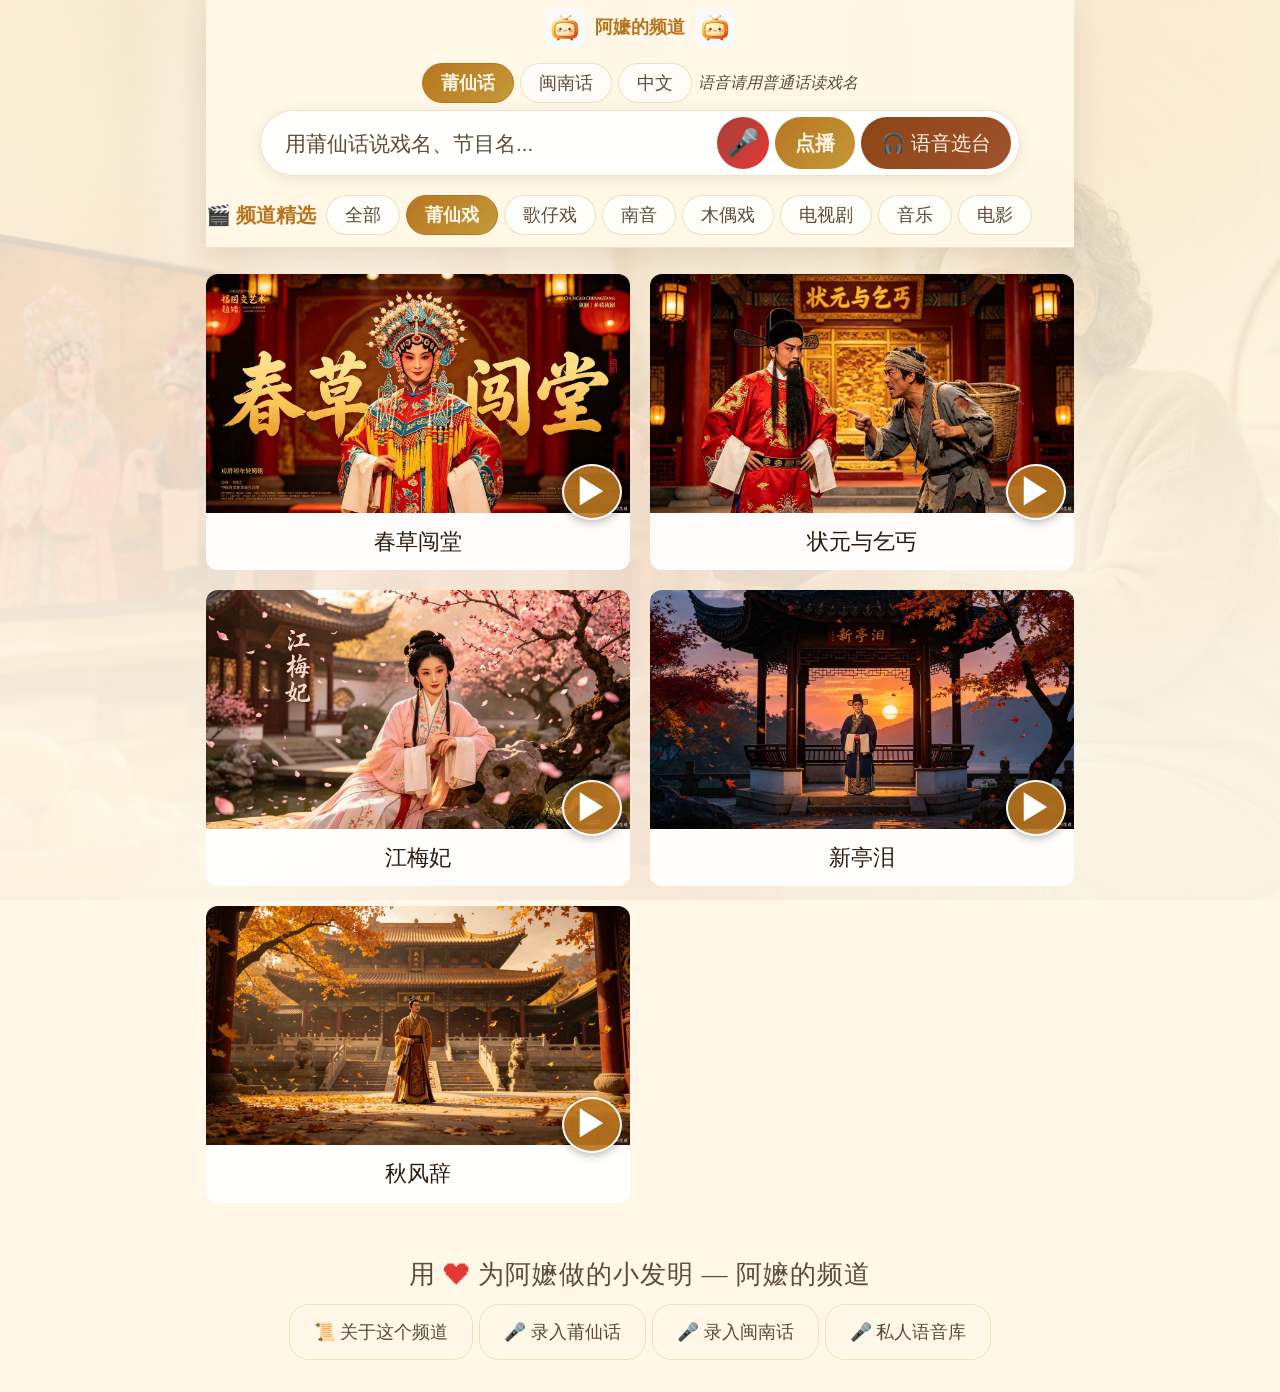
==== ama-channel.html @ df203365 "Initial commit: 阿嬷的频道 - 适老化智能点播网站" ====
<!DOCTYPE html>
<html lang="zh-CN">
<head>
<meta charset="UTF-8">
<meta name="viewport" content="width=device-width, initial-scale=1.0">
<title>阿嬷的频道</title>
<style>
  /* @import url('https://fonts.googleapis.com/css2?family=Noto+Serif+SC:wght@400;700;900&display=swap'); */

  :root {
    --gold: #B87520;
    --gold-light: #FFF1B8;
    --red: #E53935;
    --red-dark: #A64036;
    --accent-green: #2E7D32;
    --bg-dark: #FFF8E8;
    --bg-card: rgba(255, 255, 255, 0.92);
    --text-light: #2A1A0E;
    --text-muted: #5C4A3A;
    --text-strong: #1A0E05;
    --shadow-gold: 0 10px 32px rgba(135, 91, 35, 0.16);
    --radius: 16px;
    --ama-bg-image: url("[data-uri]");
  }

  * { margin:0; padding:0; box-sizing:border-box; }

  body {
    font-family: "Noto Serif SC", "Songti SC", "SimSun", "Microsoft YaHei", serif;
    background:
      linear-gradient(180deg, rgba(255, 248, 232, 0.78), rgba(255, 248, 232, 0.95) 48%, #FFF8E8 100%),
      var(--ama-bg-image) center top / cover fixed no-repeat,
      #FFF8E8;
    color: var(--text-light);
    overflow-x: hidden;
    overflow-y: auto;
    width: 100%;
  }

  /* ===== Background Decoration ===== */
  body::before {
    content: '';
    position: fixed;
    top: 0; left: 0; right: 0; bottom: 0;
    background: 
      radial-gradient(ellipse at 20% 50%, rgba(192,57,43,0.08) 0%, transparent 50%),
      radial-gradient(ellipse at 80% 20%, rgba(212,168,83,0.1) 0%, transparent 50%),
      radial-gradient(ellipse at 50% 80%, rgba(139,26,26,0.08) 0%, transparent 50%);
    pointer-events: none;
    z-index: 0;
  }

  .container {
    max-width: 900px;
    margin: 0 auto;
    padding: 0 16px 12px;
    position: relative;
    z-index: 1;
  }

  .app-topbar {
    position: sticky;
    top: 0;
    z-index: 60;
    padding: 8px 0 10px;
    background: rgba(255, 248, 232, 0.96);
    border-bottom: 1px solid rgba(184, 117, 32, 0.18);
    box-shadow: 0 8px 28px rgba(87, 55, 18, 0.12);
    backdrop-filter: blur(12px);
    transition: transform 0.3s ease;
    will-change: transform;
  }
  .app-topbar.topbar-hidden {
    transform: translateY(-100%);
  }

  /* ===== Header ===== */
  .header {
    text-align: center;
    padding: 0 20px 4px;
  }

  .header h1 {
    font-size: clamp(32px, 6vw, 48px);
    color: var(--gold);
    margin: 0;
    font-weight: 800;
    line-height: 1.1;
  }

  /* ===== Voice Input Section ===== */
  .voice-section {
    max-width: 760px;
    margin: 0 auto;
    padding: 6px 0 10px;
  }

  .input-area {
    display: flex;
    align-items: center;
    gap: 6px;
    margin-top: 0;
    flex-wrap: nowrap;
    justify-content: center;
    padding: 6px 8px;
    border: 1px solid rgba(184, 117, 32, 0.22);
    border-radius: 999px;
    background: rgba(255, 255, 255, 0.96);
    box-shadow: 0 3px 14px rgba(87, 55, 18, 0.10);
  }

  .text-input {
    flex: 1;
    min-width: 0;
    padding: 10px 12px;
    border-radius: 999px;
    border: 0;
    background: transparent;
    font-size: clamp(16px, 3vw, 20px);
    color: var(--text-light, #2A1A0E);
    outline: none;
    transition: border-color 0.3s, box-shadow 0.3s;
    box-shadow: none;
  }

  .text-input:focus {
    border-color: transparent;
    box-shadow: none;
  }

  .text-input::placeholder {
    color: var(--text-muted);
    font-size: 0.9em;
  }

  /* Mic Button */
  .mic-btn {
    width: 40px;
    height: 40px;
    border-radius: 50%;
    border: 0;
    background: linear-gradient(135deg, var(--red-dark), var(--red));
    color: white;
    font-size: 21px;
    cursor: pointer;
    display: flex;
    align-items: center;
    justify-content: center;
    transition: all 0.3s;
    flex-shrink: 0;
    position: relative;
    overflow: hidden;
  }

  .mic-btn:hover {
    transform: scale(1.08);
    box-shadow: 0 0 25px rgba(192,57,43,0.6);
  }

  .mic-btn.listening {
    animation: pulse-mic 1.2s infinite;
    border-color: #FF6B6B;
    background: linear-gradient(135deg, #FF4444, #CC0000);
  }

  @keyframes pulse-mic {
    0%, 100% { box-shadow: 0 0 0 0 rgba(255,68,68,0.6); }
    50% { box-shadow: 0 0 0 18px rgba(255,68,68,0); }
  }

  .mic-btn .ripple {
    position: absolute;
    width: 100%;
    height: 100%;
    border-radius: 50%;
    border: 2px solid rgba(255,255,255,0.4);
    animation: ripple-out 1.5s infinite;
    opacity: 0;
  }

  .mic-btn.listening .ripple { opacity: 1; }

  @keyframes ripple-out {
    0% { transform: scale(1); opacity: 0.6; }
    100% { transform: scale(2.2); opacity: 0; }
  }

  .search-btn {
    min-height: 40px;
    padding: 0 16px;
    border-radius: 999px;
    border: 0;
    background: linear-gradient(135deg, var(--gold), #C49A3A);
    color: var(--bg-dark);
    font-size: 0.96em;
    font-weight: 700;
    font-family: "Noto Serif SC", "Songti SC", "SimSun", "Microsoft YaHei", serif;
    cursor: pointer;
    transition: all 0.3s;
    flex-shrink: 0;
  }

  .search-btn:hover {
    transform: translateY(-2px);
    box-shadow: 0 4px 15px rgba(212,168,83,0.4);
  }

  .voice-browse-btn {
    min-height: 40px;
    padding: 0 14px;
    border-radius: 999px;
    border: 0;
    background: linear-gradient(135deg, #8B4513, #A0522D);
    color: #FFF8E7;
    font-size: 0.96em;
    font-family: "Noto Serif SC", "Songti SC", "SimSun", "Microsoft YaHei", serif;
    cursor: pointer;
    transition: all 0.3s;
    white-space: nowrap;
  }

  .voice-browse-btn:hover {
    background: linear-gradient(135deg, #A0522D, #CD853F);
    transform: translateY(-1px);
    box-shadow: 0 4px 12px rgba(212,168,83,0.4);
  }

  .voice-browse-btn.browsing {
    background: linear-gradient(135deg, #C49A3A, #D4A853);
    color: var(--bg-dark);
    animation: pulse 1.5s infinite;
  }

  /* Voice browse overlay */
  .voice-browse-overlay {
    position: fixed;
    top: 0;
    left: 0;
    right: 0;
    bottom: 0;
    background: rgba(255, 248, 232, 0.92);
    z-index: 1000;
    display: flex;
    flex-direction: column;
    align-items: center;
    justify-content: center;
    gap: 20px;
  }

  .voice-browse-card {
    background: var(--bg-card);
    border: 2px solid var(--gold);
    border-radius: 20px;
    padding: 30px 40px;
    text-align: center;
    max-width: 90vw;
    box-shadow: 0 8px 32px rgba(0,0,0,0.6), 0 0 60px rgba(212,168,83,0.15);
  }

  .voice-browse-current {
    font-size: 2em;
    font-weight: 700;
    color: var(--gold);
    font-family: "Noto Serif SC", "Songti SC", "SimSun", "Microsoft YaHei", serif;
    margin-bottom: 8px;
    min-height: 1.3em;
  }

  .voice-browse-desc {
    font-size: 0.95em;
    color: var(--text-secondary);
    font-family: "Noto Serif SC", "Songti SC", "SimSun", "Microsoft YaHei", serif;
    margin-bottom: 16px;
    max-width: 400px;
    line-height: 1.5;
  }

  .voice-browse-poster {
    width: 180px;
    height: 120px;
    border-radius: 10px;
    object-fit: cover;
    margin-bottom: 16px;
    
  }

  .voice-browse-poster-fallback {
    width: 180px;
    height: 120px;
    border-radius: 10px;
    background: var(--bg-card);
    box-shadow: var(--shadow-gold);
    border-radius: var(--radius);
    display: flex;
    align-items: center;
    justify-content: center;
    font-size: 3em;
    margin-bottom: 16px;
  }

  .voice-browse-controls {
    display: flex;
    gap: 16px;
    justify-content: center;
    flex-wrap: wrap;
  }

  .voice-browse-controls button {
    padding: 12px 28px;
    border-radius: 25px;
    font-size: 1.1em;
    font-family: "Noto Serif SC", "Songti SC", "SimSun", "Microsoft YaHei", serif;
    cursor: pointer;
    transition: all 0.3s;
    border: 2px solid;
  }

  .vb-confirm {
    background: linear-gradient(135deg, var(--gold), #C49A3A);
    color: var(--bg-dark);
    border-color: var(--gold);
    font-weight: 700;
  }
  .vb-confirm:hover {
    transform: translateY(-2px);
    box-shadow: 0 4px 15px rgba(212,168,83,0.5);
  }

  .vb-next {
    background: transparent;
    color: var(--gold);
    border-color: var(--gold);
  }
  .vb-next:hover {
    background: rgba(212,168,83,0.15);
  }

  .vb-prev {
    background: transparent;
    color: var(--text-secondary);
    border-color: var(--text-muted);
  }
  .vb-prev:hover {
    border-color: var(--text-secondary);
  }

  .vb-close {
    background: transparent;
    color: #FF6B6B;
    border-color: #FF6B6B;
  }
  .vb-close:hover {
    background: rgba(255,107,107,0.15);
  }

  .voice-browse-counter {
    color: var(--text-muted);
    font-size: 0.85em;
    margin-top: 8px;
  }

  /* Recognition Status */
  .recognition-status {
    margin: 8px auto 0;
    max-width: 760px;
    padding: 8px 14px;
    border-radius: 999px;
    font-size: 0.88em;
    min-height: 28px;
    line-height: 1.5;
    display: none;
    align-items: center;
    gap: 8px;
    max-height: 40px;
    overflow: auto;
  }

  .recognition-status.active {
    display: flex;
  }

  .recognition-status.listening-status {
    background: rgba(255,68,68,0.15);
    border: 1px solid rgba(255,68,68,0.3);
    color: var(--red-dark);
  }

  .recognition-status.result-status {
    background: rgba(212,168,83,0.15);
    border: 1px solid rgba(212,168,83,0.3);
    color: var(--text-muted);
  }

  .status-dot {
    width: 10px;
    height: 10px;
    border-radius: 50%;
    background: #FF4444;
    animation: blink 0.8s infinite;
  }

  .result-dot {
    width: 10px;
    height: 10px;
    border-radius: 50%;
    background: var(--gold);
  }

  @keyframes blink {
    0%, 100% { opacity: 1; }
    50% { opacity: 0.3; }
  }

  /* ===== Result Card ===== */
  .result-section {
    margin: 24px 0;
    display: none;
    scroll-margin-top: 210px;
  }

  .result-section.active {
    display: block;
    animation: fadeInUp 0.5s ease;
  }

  @keyframes fadeInUp {
    from { opacity: 0; transform: translateY(20px); }
    to { opacity: 1; transform: translateY(0); }
  }

  .result-card {
    background: var(--bg-card);
    box-shadow: var(--shadow-gold);
    border-radius: var(--radius);
    border-radius: var(--radius);
    overflow: hidden;
    box-shadow: var(--shadow-gold);
  }

  .result-card .match-label {
    background: linear-gradient(90deg, var(--red-dark), var(--red));
    padding: 8px 20px;
    font-size: 0.85em;
    color: white;
    letter-spacing: 2px;
  }

  .result-body {
    display: flex;
    gap: 20px;
    padding: 20px;
    align-items: center;
  }

  @media (max-width: 600px) {
    .result-body { flex-direction: column; }
  }

  .result-poster {
    width: 200px;
    height: 130px;
    border-radius: 10px;
    object-fit: cover;
    
    box-shadow: 0 4px 15px rgba(0,0,0,0.5);
    flex-shrink: 0;
  }

  .result-poster-fallback {
    width: 200px;
    height: 130px;
    border-radius: 10px;
    background: var(--bg-card);
    box-shadow: var(--shadow-gold);
    border-radius: var(--radius);
    box-shadow: 0 4px 15px rgba(0,0,0,0.5);
    display: none;
    align-items: center;
    justify-content: center;
    font-size: 3em;
    flex-shrink: 0;
  }

  .result-info {
    flex: 1;
    text-align: left;
  }

  .result-info h3 {
    font-size: 1.6em;
    color: var(--gold);
    margin-bottom: 8px;
  }

  .result-info .opera-desc {
    color: var(--text-muted);
    font-size: 0.9em;
    line-height: 1.6;
    margin-bottom: 16px;
  }

  .result-actions {
    display: flex;
    gap: 12px;
    flex-wrap: wrap;
  }

  .btn-confirm {
    padding: 12px 32px;
    border-radius: 12px;
    border: 2px solid var(--gold);
    background: linear-gradient(135deg, var(--gold), #C49A3A);
    color: var(--bg-dark);
    font-size: 1.05em;
    font-weight: 700;
    font-family: "Noto Serif SC", "Songti SC", "SimSun", "Microsoft YaHei", serif;
    cursor: pointer;
    transition: all 0.3s;
  }

  .btn-confirm:hover {
    transform: translateY(-2px);
    box-shadow: 0 4px 15px rgba(212,168,83,0.4);
  }

  .btn-switch {
    padding: 12px 32px;
    border-radius: 12px;
    
    background: transparent;
    color: var(--text-muted);
    font-size: 1.05em;
    font-family: "Noto Serif SC", "Songti SC", "SimSun", "Microsoft YaHei", serif;
    cursor: pointer;
    transition: all 0.3s;
  }

  .btn-switch:hover {
    border-color: var(--gold);
    color: var(--gold);
    background: rgba(212,168,83,0.08);
  }

  .match-index {
    font-size: 0.8em;
    color: var(--text-muted);
    margin-left: 8px;
  }

  /* ===== Player Section ===== */
  .player-section {
    margin: 24px 0;
    display: none;
  }

  .player-section.active {
    display: block;
    animation: fadeInUp 0.5s ease;
  }

  .player-card {
    background: var(--bg-card);
    box-shadow: var(--shadow-gold);
    border-radius: var(--radius);
    border-radius: var(--radius);
    overflow: hidden;
    box-shadow: var(--shadow-gold);
  }

  .player-header {
    background: linear-gradient(90deg, var(--red-dark), var(--red));
    padding: 8px 20px;
    font-size: 0.85em;
    color: white;
    letter-spacing: 2px;
    display: flex;
    justify-content: space-between;
    align-items: center;
  }

  .player-now-playing {
    display: flex;
    align-items: center;
    gap: 8px;
  }

  .playing-dot {
    width: 8px;
    height: 8px;
    border-radius: 50%;
    background: #4ADE80;
    animation: blink 1s infinite;
  }

  .playing-dot.paused { background: var(--gold); animation: none; }

  .player-body {
    padding: 20px;
  }

  .player-display {
    width: 100%;
    aspect-ratio: 16/9;
    background: #1A0A00;
    border-radius: 10px;
    overflow: hidden;
    display: flex;
    align-items: center;
    justify-content: center;
    position: relative;
    
    margin-bottom: 20px;
  }

  .player-display video,
  .player-display img {
    width: 100%;
    height: 100%;
    object-fit: cover;
  }

  /* ===== Subtitles ===== */
  .subtitle-overlay {
    position: absolute;
    bottom: 20px; /* inside the player-body padding */
    left: 0;
    right: 0;
    text-align: center;
    padding: 12px 16px 16px;
    background: linear-gradient(transparent, rgba(0,0,0,0.75));
    pointer-events: none;
    z-index: 10;
  }

  .subtitle-text {
    display: inline-block;
    color: #FFFFFF;
    font-size: 1.15em;
    font-weight: 700;
    font-family: "Noto Serif SC", "Songti SC", "SimSun", "Microsoft YaHei", serif;
    text-shadow: 0 1px 4px rgba(0,0,0,0.8), 0 0 8px rgba(0,0,0,0.5);
    letter-spacing: 2px;
    line-height: 1.6;
    padding: 4px 12px;
    border-radius: 4px;
    max-width: 90%;
  }

  .subtitle-text.hidden {
    display: none;
  }

  .player-display .audio-visual {
    display: flex;
    flex-direction: column;
    align-items: center;
    gap: 16px;
    width: 100%;
    height: 100%;
    justify-content: center;
    background: linear-gradient(135deg, #FFF8E8, #FFF1D6);
  }

  .audio-visual .opera-poster-display {
    width: 180px;
    height: 120px;
    border-radius: 12px;
    object-fit: cover;
    
    box-shadow: 0 8px 30px rgba(0,0,0,0.6);
  }

  .audio-visual .eq-bars {
    display: flex;
    gap: 4px;
    align-items: flex-end;
    height: 40px;
  }

  .eq-bars .bar {
    width: 6px;
    border-radius: 3px;
    background: var(--gold);
    animation: eq-dance 0.6s ease-in-out infinite alternate;
  }

  .eq-bars .bar:nth-child(1) { height: 15px; animation-delay: 0s; }
  .eq-bars .bar:nth-child(2) { height: 25px; animation-delay: 0.1s; }
  .eq-bars .bar:nth-child(3) { height: 35px; animation-delay: 0.2s; }
  .eq-bars .bar:nth-child(4) { height: 20px; animation-delay: 0.15s; }
  .eq-bars .bar:nth-child(5) { height: 30px; animation-delay: 0.05s; }
  .eq-bars .bar:nth-child(6) { height: 18px; animation-delay: 0.25s; }
  .eq-bars .bar:nth-child(7) { height: 28px; animation-delay: 0.12s; }

  .eq-bars.paused .bar { animation-play-state: paused; }

  @keyframes eq-dance {
    0% { transform: scaleY(0.3); }
    100% { transform: scaleY(1); }
  }

  .audio-visual .title-display {
    color: var(--gold);
    font-size: 1.2em;
    font-weight: 700;
  }

  /* Progress Bar */
  .progress-container {
    margin-bottom: 16px;
  }

  .progress-bar-wrap {
    width: 100%;
    height: 8px;
    background: rgba(255,255,255,0.1);
    border-radius: 4px;
    cursor: pointer;
    position: relative;
  }

  .progress-bar-fill {
    height: 100%;
    background: linear-gradient(90deg, var(--red), var(--gold));
    border-radius: 4px;
    width: 0%;
    transition: width 0.3s linear;
  }

  .progress-time {
    display: flex;
    justify-content: space-between;
    font-size: 0.8em;
    color: var(--text-muted);
    margin-top: 6px;
  }

  /* Player Controls */
  .player-controls {
    display: flex;
    justify-content: center;
    align-items: center;
    gap: 20px;
    flex-wrap: wrap;
  }

  .ctrl-btn {
    width: 52px;
    height: 52px;
    border-radius: 50%;
    
    background: rgba(0,0,0,0.3);
    color: var(--text-light);
    font-size: 22px;
    cursor: pointer;
    display: flex;
    align-items: center;
    justify-content: center;
    transition: all 0.3s;
  }

  .ctrl-btn:hover {
    border-color: var(--gold);
    background: rgba(212,168,83,0.1);
    transform: scale(1.08);
  }

  .ctrl-btn.play-btn {
    width: 68px;
    height: 68px;
    font-size: 28px;
    border-color: var(--gold);
    background: linear-gradient(135deg, var(--red-dark), var(--red));
    box-shadow: 0 0 20px rgba(192,57,43,0.3);
  }

  .ctrl-btn.play-btn:hover {
    box-shadow: 0 0 30px rgba(192,57,43,0.5);
  }

  .btn-back-to-select {
    padding: 10px 24px;
    border-radius: 10px;
    
    background: transparent;
    color: var(--text-muted);
    font-size: 0.9em;
    font-family: "Noto Serif SC", "Songti SC", "SimSun", "Microsoft YaHei", serif;
    cursor: pointer;
    transition: all 0.3s;
    margin-top: 12px;
  }

  .btn-back-to-select:hover {
    border-color: var(--gold);
    color: var(--gold);
  }

  /* ===== Opera Gallery ===== */
  .gallery-section {
    margin: 0;
    padding-top: 12px;
  }

  .gallery-nav {
    max-width: 900px;
    margin: 7px auto 0;
    display: flex;
    align-items: center;
    gap: 10px;
    min-width: 0;
  }

  .gallery-nav h2 {
    color: var(--gold);
    font-size: 0.92em;
    margin: 0;
    flex: 0 0 auto;
    display: flex;
    align-items: center;
    gap: 8px;
    line-height: 1.2;
  }

  .category-tabs {
    display: flex;
    gap: 6px;
    margin-bottom: 0;
    flex-wrap: wrap;
    overflow-x: auto;
    flex: 1;
    min-width: 0;
    padding: 2px 0;
    scrollbar-width: none;
    -webkit-overflow-scrolling: touch;
  }

  .category-tabs::-webkit-scrollbar {
    display: none;
  }

  .cat-btn {
    flex: 0 0 auto;
    min-height: 32px;
    padding: 0 10px;
    border-radius: 999px;
    border: 1px solid rgba(184, 117, 32, 0.22);
    background: rgba(255,255,255,0.68);
    color: var(--text-muted);
    font-size: 0.78em;
    font-family: "Noto Serif SC", "Songti SC", "SimSun", "Microsoft YaHei", serif;
    cursor: pointer;
    transition: all 0.3s;
  }

  .cat-btn:hover {
    border-color: var(--gold);
    color: var(--gold);
  }

  .cat-btn.active {
    background: linear-gradient(135deg, var(--gold), #C49A3A);
    color: var(--bg-dark);
    border-color: var(--gold);
    font-weight: 700;
  }

  .gallery-grid {
    display: grid;
    grid-template-columns: repeat(auto-fill, minmax(300px, 1fr));
    gap: 20px;
    padding: 14px 0 24px;
  }

  .gallery-item {
    background: var(--bg-card);
    
    border-radius: 12px;
    overflow: hidden;
    position: relative;
    cursor: pointer;
    transition: all 0.3s;
  }

  .gallery-item:hover {
    border-color: var(--gold);
    transform: translateY(-4px);
    box-shadow: var(--shadow-gold);
  }

  .gallery-item img {
    width: 100%;
    aspect-ratio: 16/9;
    object-fit: cover;
    display: block;
  }

  .gallery-item .item-title {
    padding: 10px 12px;
    font-size: 0.95em;
    color: var(--text-light);
    text-align: center;
  }
  .gallery-item .item-play-btn {
    position: absolute;
    bottom: 50px;
    right: 8px;
    width: 52px;
    height: 52px;
    border-radius: 50%;
    background: rgba(184, 117, 32, 0.9);
    color: #fff;
    border: 2px solid #fff;
    font-size: 1.4em;
    cursor: pointer;
    display: flex;
    align-items: center;
    justify-content: center;
    box-shadow: 0 2px 10px rgba(0,0,0,0.3);
    transition: all 0.3s;
    z-index: 5;
  }
  .gallery-item .item-play-btn:hover {
    transform: scale(1.15);
    background: var(--gold);
  }

  /* ===== Footer ===== */
  .footer {
    text-align: center;
    padding: 30px 0 20px;
    color: var(--text-muted);
    font-size: 0.8em;
    letter-spacing: 1px;
  }

  .footer .heart {
    color: var(--red);
  }

  /* ===== Tablet ===== */
  @media (max-width: 768px) and (min-width: 481px) {
    .container { padding: 0 12px 10px; }
    .header h1 { font-size: 2em; letter-spacing: 1px; }
    .gallery-grid { grid-template-columns: repeat(2, 1fr); gap: 12px; }
    .gallery-item img { aspect-ratio: 4/3; }
    .result-poster { width: 160px; height: 110px; }
    .voice-browse-card { padding: 24px 28px; }
    .flow-steps { flex-direction: column; }
    .flow-arrow { transform: rotate(90deg); padding: 6px 0; }
  }

  /* ===== Mobile ===== */
  @media (max-width: 480px) {
    .container { padding: 0 8px 8px; }
    .app-topbar { padding: 6px 0 8px; }
    .header { padding: 0 8px 5px; }
    .header h1 { font-size: 1.7em; letter-spacing: 1px; }
    .header .subtitle { font-size: 0.82em; }
    .voice-section { padding: 0; }
    .input-area { flex-direction: row; gap: 4px; padding: 6px 8px; }
    .text-input { width: auto; min-height: 44px; font-size: 1em; padding: 10px 12px; }
    .mic-btn { width: 40px; height: 40px; font-size: 18px; align-self: center; }
    .search-btn { width: auto; min-height: 40px; padding: 0 10px; font-size: 0.88em; }
    .voice-browse-btn { width: auto; min-height: 40px; padding: 0 9px; font-size: 0.88em; }
    .lang-btn { padding: 0 11px; min-height: 30px; font-size: 0.82em; }
    .gallery-nav { margin-top: 6px; }
    .gallery-nav h2 { font-size: 0.95em; margin-bottom: 6px; }
    .cat-btn { min-height: 32px; padding: 0 11px; font-size: 0.82em; }
    .gallery-grid { grid-template-columns: 1fr; gap: 10px; padding: 10px 0 16px; }
    .gallery-item img { aspect-ratio: 4/3; }
    .gallery-item .item-title { font-size: 0.9em; padding: 10px 8px; }
    .result-body { flex-direction: column; padding: 16px; }
    .result-poster { width: 100%; aspect-ratio: 16/9; }
    .btn-confirm, .btn-switch { width: 100%; min-height: 56px; text-align: center; }
    .player-controls { gap: 12px; }
    .ctrl-btn { width: 56px; height: 56px; font-size: 24px; }
    .ctrl-btn.play-btn { width: 72px; height: 72px; font-size: 30px; }
    .voice-browse-card { padding: 20px 16px; max-width: 95vw; }
    .voice-browse-current { font-size: 1.5em; }
    .vb-confirm { min-height: 56px; }
    .vb-next, .vb-prev { min-height: 48px; }
    .flow-steps { flex-direction: column; }
    .flow-arrow { transform: rotate(90deg); padding: 6px 0; }
    .flow-step-content { font-size: 0.95em; min-height: 40px; }
    .about-modal { padding: 20px 16px; }
    .about-value-grid { grid-template-columns: 1fr; }
  }

  /* ===== Responsive ===== */
  @media (max-width: 600px) {
    .header h1 { font-size: 1.45em; letter-spacing: 1px; }
    .input-area { flex-wrap: nowrap; }
    .text-input { width: auto; }
    .search-btn { width: auto; }
    .mic-btn { margin: 0 auto; }
    .gallery-grid { grid-template-columns: 1fr; gap: 10px; padding: 10px 0 16px; }
    .gallery-item img { aspect-ratio: 4/3; }
    .result-poster { width: 100%; height: 160px; }
  }

  /* ===== Loading Spinner ===== */
  .loading-spinner {
    display: none;
    text-align: center;
    padding: 40px 20px;
    color: var(--gold);
  }

  .loading-spinner.active { display: block; }

  .spinner-icon {
    font-size: 40px;
    animation: spin 1.5s linear infinite;
    display: inline-block;
  }

  @keyframes spin {
    from { transform: rotate(0deg); }
    to { transform: rotate(360deg); }
  }

  .loading-text {
    margin-top: 12px;
    color: var(--text-muted);
    font-size: 0.95em;
  }

  /* ===== Language Selector ===== */
  .lang-selector {
    display: flex;
    align-items: center;
    gap: 6px;
    flex-wrap: wrap;
    justify-content: center;
    margin-bottom: 7px;
  }

  .lang-selector label {
    display: none;
    color: var(--text-muted);
    font-size: 0.95em;
    font-family: "Noto Serif SC", "Songti SC", "SimSun", "Microsoft YaHei", serif;
  }

  .lang-btn {
    min-height: 32px;
    padding: 0 15px;
    border-radius: 999px;
    border: 1px solid rgba(184, 117, 32, 0.22);
    background: rgba(255,255,255,0.66);
    color: var(--text-muted);
    font-size: 0.86em;
    font-family: "Noto Serif SC", "Songti SC", "SimSun", "Microsoft YaHei", serif;
    cursor: pointer;
    transition: all 0.3s;
  }

  .lang-btn:hover {
    border-color: var(--gold);
    color: var(--gold);
  }

  .lang-btn.active {
    background: linear-gradient(135deg, var(--gold), #C49A3A);
    color: var(--bg-dark);
    border-color: var(--gold);
    font-weight: 700;
  }

  .lang-hint {
    color: var(--text-muted);
    font-size: 0.78em;
    font-style: italic;
    flex: 0 1 auto;
    margin-left: 0;
    text-align: center;
    line-height: 1.2;
  }

  /* Hidden elements */
  .hidden { display: none !important; }

  /* Volume Control */
  .volume-wrap {
    display: flex;
    align-items: center;
    gap: 8px;
    margin-top: 12px;
    justify-content: center;
  }

  .volume-wrap label {
    color: var(--text-muted);
    font-size: 0.85em;
  }

  .volume-slider {
    -webkit-appearance: none;
    appearance: none;
    width: 120px;
    height: 6px;
    background: rgba(255,255,255,0.15);
    border-radius: 3px;
    outline: none;
  }

  .volume-slider::-webkit-slider-thumb {
    -webkit-appearance: none;
    appearance: none;
    width: 16px;
    height: 16px;
    border-radius: 50%;
    background: var(--gold);
    cursor: pointer;
    box-shadow: 0 0 6px rgba(212,168,83,0.4);
  }

/* ===== About Button & Modal ===== */
.about-btn {
  margin-top: 12px;
  padding: 8px 24px;
  border-radius: 20px;
  border: 1px solid rgba(212,168,83,0.3);
  background: transparent;
  color: var(--text-muted);
  font-size: 0.85em;
  font-family: "Noto Serif SC", "Songti SC", "SimSun", "Microsoft YaHei", serif;
  cursor: pointer;
  transition: all 0.3s;
}

.about-btn:hover {
  border-color: var(--gold);
  color: var(--gold);
}

.about-modal-overlay {
  position: fixed;
  top: 0;
  left: 0;
  right: 0;
  bottom: 0;
  background: rgba(255, 248, 232, 0.95);
  z-index: 2000;
  overflow-y: auto;
  padding: 20px;
}

.about-modal {
  max-width: 680px;
  margin: 0 auto;
  background: var(--bg-card);
  border: 2px solid var(--gold);
  border-radius: 20px;
  padding: 32px;
  color: var(--text-light, #35261D);
  font-family: "Noto Serif SC", "Songti SC", "SimSun", "Microsoft YaHei", serif;
  box-shadow: var(--shadow-gold);
}

.about-modal h2 {
  color: var(--gold);
  font-size: 1.6em;
  text-align: center;
  margin-bottom: 6px;
}

.about-modal .about-subtitle {
  text-align: center;
  color: var(--text-muted);
  font-size: 0.9em;
  margin-bottom: 24px;
  font-style: italic;
}

.about-modal h3 {
  color: var(--gold);
  font-size: 1.15em;
  margin-top: 24px;
  margin-bottom: 10px;
  padding-bottom: 6px;
  border-bottom: 1px solid rgba(212,168,83,0.2);
}

.about-modal p {
  line-height: 1.8;
  margin-bottom: 10px;
  font-size: 0.95em;
  color: var(--text-light);
}

.about-modal .highlight {
  color: var(--gold);
  font-weight: 700;
}

.about-modal .steps {
  display: grid;
  grid-template-columns: repeat(auto-fill, minmax(240px, 1fr));
  gap: 12px;
  margin: 16px 0;
}

.about-modal .step-item {
  text-align: center;
  padding: 12px 8px;
  border-radius: 12px;
  border: 1px solid rgba(212,168,83,0.2);
  background: rgba(212,168,83,0.05);
}

.about-modal .step-num {
  display: block;
  font-size: 1.8em;
  font-weight: 700;
  color: var(--gold);
  margin-bottom: 4px;
}

.about-modal .step-text {
  font-size: 0.85em;
  color: var(--text-secondary);
}

.about-close-btn {
  display: block;
  margin: 24px auto 0;
  padding: 12px 40px;
  border-radius: 25px;
  border: 2px solid var(--gold);
  background: linear-gradient(135deg, var(--gold), #C49A3A);
  color: var(--bg-dark);
  font-size: 1em;
  font-weight: 700;
  font-family: "Noto Serif SC", "Songti SC", "SimSun", "Microsoft YaHei", serif;
  cursor: pointer;
  transition: all 0.3s;
}

.about-close-btn:hover {
  transform: translateY(-2px);
  box-shadow: 0 4px 15px rgba(212,168,83,0.5);
}

.about-value-grid {
  display: grid;
  grid-template-columns: 1fr 1fr;
  gap: 12px;
  margin: 16px 0;
}

.about-value-card {
  padding: 16px;
  border-radius: 12px;
  border: 1px solid rgba(212,168,83,0.15);
  background: rgba(212,168,83,0.03);
}

.about-value-card h4 {
  color: var(--gold);
  font-size: 0.95em;
  margin-bottom: 6px;
}

.about-value-card p {
  font-size: 0.85em;
  margin-bottom: 0;
}

/* 老年友好 - 大字体 */
h1 { font-size: clamp(32px, 7vw, 48px) !important; color: var(--text-strong) !important; }
h2 { font-size: clamp(26px, 6vw, 36px) !important; color: var(--text-strong) !important; }
h3 { color: var(--text-strong) !important; }
p, li, span, label, div { font-size: clamp(20px, 4.5vw, 26px); }
button { font-size: clamp(22px, 5vw, 28px); min-height: 56px; padding: 14px 28px; }
.btn-primary, .action-btn, .voice-btn { min-height: 64px; font-size: clamp(24px, 5.5vw, 30px); padding: 16px 32px; }
input[type="text"], input[type="search"], textarea { font-size: clamp(22px, 5vw, 28px); min-height: 56px; }

/* Fixed search header stays compact even with elder-friendly content defaults. */
.app-topbar,
.app-topbar div,
.app-topbar span,
.app-topbar label {
  font-size: 18px !important;
}

.app-topbar .header h1 {
  font-size: clamp(28px, 4.6vw, 38px) !important;
  color: var(--gold) !important;
}

.app-topbar .gallery-nav h2 {
  font-size: 20px !important;
  color: var(--gold) !important;
}

.app-topbar .lang-hint,
.app-topbar .recognition-status,
.app-topbar .recognition-status span {
  font-size: 16px !important;
}

.app-topbar .lang-btn,
.app-topbar .cat-btn {
  min-height: 40px !important;
  padding: 0 18px !important;
  font-size: 18px !important;
}

.app-topbar .text-input {
  min-height: 50px !important;
  font-size: 23px !important;
  padding: 10px 16px !important;
}

.app-topbar .mic-btn {
  width: 52px !important;
  height: 52px !important;
  min-height: 52px !important;
  padding: 0 !important;
  font-size: 27px !important;
}

.app-topbar .search-btn,
.app-topbar .voice-browse-btn {
  min-height: 52px !important;
  padding: 0 20px !important;
  font-size: 20px !important;
}

.gallery-grid .gallery-item .item-title {
  font-size: 22px !important;
  line-height: 1.35 !important;
  padding: 14px 12px !important;
}

/* 70岁左右老人友好字号：内容更大、按钮更容易点。 */
.result-card .match-label {
  font-size: 22px !important;
  line-height: 1.35 !important;
}

.result-info h3 {
  font-size: clamp(30px, 6vw, 40px) !important;
  line-height: 1.25 !important;
}

.result-info .opera-desc {
  font-size: clamp(22px, 4.5vw, 28px) !important;
  line-height: 1.75 !important;
}

.btn-confirm,
.btn-switch {
  min-height: 64px !important;
  font-size: clamp(24px, 5vw, 30px) !important;
  padding: 16px 34px !important;
}

.translation-flow,
.flow-step-content,
.loading-text,
.recognition-status {
  font-size: clamp(20px, 4vw, 26px) !important;
  line-height: 1.6 !important;
  padding: 10px 16px !important;
}

.player-header,
.player-now-playing,
#playerTitle,
.title-display,
.volume-wrap,
.progress-time {
  font-size: clamp(22px, 4.5vw, 28px) !important;
}

.ctrl-btn {
  width: 68px !important;
  height: 68px !important;
  font-size: 30px !important;
}

.ctrl-btn.play-btn {
  width: 86px !important;
  height: 86px !important;
  font-size: 36px !important;
}

@media (max-width: 480px) {
  .app-topbar .header h1 {
    font-size: 28px !important;
  }

  .app-topbar .lang-btn,
  .app-topbar .cat-btn {
    min-height: 38px !important;
    padding: 0 14px !important;
    font-size: 17px !important;
  }

  .app-topbar .text-input {
    min-height: 48px !important;
    font-size: 21px !important;
  }

  .app-topbar .mic-btn {
    width: 50px !important;
    height: 50px !important;
    min-height: 50px !important;
    font-size: 26px !important;
  }

  .app-topbar .search-btn,
  .app-topbar .voice-browse-btn {
    min-height: 48px !important;
    padding: 0 14px !important;
    font-size: 18px !important;
  }
}

/* 麦克风按钮动画 */
.listening { animation: micPulse 1s infinite; }
@keyframes micPulse {
  0%, 100% { transform: scale(1); }
  50% { transform: scale(1.15); }
}
</style>
</head>
<body>

<div class="container">

  <div class="app-topbar">
  <!-- ===== Header ===== -->
  <div class="header">
    <h1 style="display:inline-flex;align-items:center;gap:10px;">
      <img src="opera_images/cartoon_tv_logo.jpg" alt="" style="width:40px;height:40px;border-radius:8px;" />
      <span style="font-size:2.5em;">阿嬷的频道</span>
      <img src="opera_images/cartoon_tv_logo.jpg" alt="" style="width:40px;height:40px;border-radius:8px;" />
    </h1>
  </div>

  <!-- ===== Voice Input Section ===== -->
  <div class="voice-section">
    <div class="lang-selector">
      <label>&#127760; 选择语言：</label>
      <button class="lang-btn active" data-lang="puxianhua">莆仙话</button>
      <button class="lang-btn" data-lang="minnanhua">闽南话</button>
      <button class="lang-btn" data-lang="chinese">中文</button>
      <span class="lang-hint" id="langHint">语音请用普通话读戏名</span>
    </div>
    <div class="input-area">
      <input type="text" class="text-input" id="userInput" placeholder="用莆仙话说戏名、节目名..." />
      <button class="mic-btn" id="micBtn" title="按住说话">
        &#127908;
        <span class="ripple"></span>
      </button>
      <button class="search-btn" id="searchBtn">点播</button>
      <button class="voice-browse-btn" id="voiceBrowseBtn">&#127911; 语音选台</button>
    </div>
    <div class="recognition-status" id="recogStatus">
      <span class="status-dot" id="statusDot"></span>
      <span id="statusText">正在听您说话...</span>
    </div>

  </div>

  <!-- ===== Gallery Nav ===== -->
  <div class="gallery-nav">
    <h2>&#127916; 频道精选</h2>
    <div class="category-tabs" id="categoryTabs">
      <button class="cat-btn" data-cat="all">全部</button>
      <button class="cat-btn active" data-cat="莆仙戏">莆仙戏</button>
      <button class="cat-btn" data-cat="歌仔戏">歌仔戏</button>
      <button class="cat-btn" data-cat="南音">南音</button>
      <button class="cat-btn" data-cat="木偶戏">木偶戏</button>
      <button class="cat-btn" data-cat="电视剧">电视剧</button>
      <button class="cat-btn" data-cat="音乐">音乐</button>
      <button class="cat-btn" data-cat="电影">电影</button>
    </div>
  </div>
  </div>

  <!-- ===== Loading ===== -->
  <div class="loading-spinner" id="loadingSpinner">
    <span class="spinner-icon">&#9881;</span>
    <p class="loading-text">正在为您查找戏目，请稍候...</p>
  </div>

  <!-- ===== Result Card ===== -->
  <div class="result-section" id="resultSection">
    <div class="result-card">
      <div class="match-label">&#128269; 为您找到了这出戏</div>
      <div class="result-body">
        <img class="result-poster" id="resultPoster" src="" alt="戏目海报" />
        <div class="result-poster-fallback" id="resultPosterFallback"></div>
        <div class="result-info">
          <h3 id="resultTitle"></h3>
          <p class="opera-desc" id="resultDesc"></p>
          <div class="result-actions">
            <button class="btn-confirm" id="confirmBtn">&#9989; 就是这个</button>
            <button class="btn-switch" id="switchBtn">&#128256; 换一个 <span class="match-index" id="matchIndex"></span></button>
          </div>
        </div>
      </div>
    </div>
  </div>

  <!-- ===== Player Section ===== -->
  <div class="player-section" id="playerSection">
    <div class="player-card">
      <div class="player-header">
        <div class="player-now-playing">
          <span class="playing-dot" id="playingDot"></span>
          <span>正在播放</span>
        </div>
        <span id="playerTitle"></span>
      </div>
      <div class="player-body">
        <div style="position:relative;">
          <div class="player-display" id="playerDisplay"></div>
          <div class="subtitle-overlay">
            <span class="subtitle-text hidden" id="subtitleText"></span>
          </div>
        </div>

        <!-- Progress -->
        <div class="progress-container">
          <div class="progress-bar-wrap" id="progressWrap">
            <div class="progress-bar-fill" id="progressFill"></div>
          </div>
          <div class="progress-time">
            <span id="currentTime">00:00</span>
            <span id="totalTime">00:00</span>
          </div>
        </div>

        <!-- Controls -->
        <div class="player-controls">
          <button class="ctrl-btn" id="btnRewind" title="后退10秒">&#9194;</button>
          <button class="ctrl-btn play-btn" id="btnPlayPause" title="播放/暂停">&#9654;</button>
          <button class="ctrl-btn" id="btnForward" title="快进10秒">&#9193;</button>
          <button class="ctrl-btn" id="btnReplay" title="重新播放">&#128260;</button>
        </div>

        <!-- Volume -->
        <div class="volume-wrap">
          <label>&#128266;</label>
          <input type="range" class="volume-slider" id="volumeSlider" min="0" max="100" value="80" />
        </div>

        <div style="text-align:center; margin-top:12px;">
          <button class="btn-back-to-select" id="btnBackSelect">&#128281; 返回点戏</button>
        <p style=\"text-align:center;font-size:0.78em;color:#999;margin-top:6px;line-height:1.4;\">&#9888; 语音为AI合成，仅供功能演示，正式版本将在取得授权后接入合法音视频源</p>
        </div>
      </div>
    </div>
  </div>

  <!-- ===== Gallery ===== -->
  <div class="gallery-section">
    <div class="gallery-grid" id="galleryGrid"></div>
  </div>

  <div class="footer">
    <p>用 <span class="heart">&#10084;</span> 为阿嬷做的小发明 — 阿嬷的频道</p>
    <button class="about-btn" id="aboutBtn">&#128220; 关于这个频道</button>
    <button class="about-btn" id="puxianInputBtn">&#127908; 录入莆仙话</button>
    <button class="about-btn" id="minnanInputBtn">&#127908; 录入闽南话</button>
    <button class="about-btn" id="privateVoiceLibBtn">&#127908; 私人语音库</button>
  </div>

</div>

<script>
// =============================================
// 莆仙话方言翻译词典
// =============================================
const puxianDict = {
  // ---- 戏曲名称 ----
  '春草': '春草', '春草闯堂': '春草闯堂', '闯堂': '闯堂',
  '状元': '状元', '状元与乞丐': '状元与乞丐', '乞丐': '乞丐', '状元乞丐': '状元与乞丐',
  '梅妃': '梅妃', '江梅妃': '江梅妃', '江采萍': '江梅妃', '江氏': '江梅妃',
  '新亭泪': '新亭泪', '新亭': '新亭', '亭泪': '新亭泪', '新亭对泣': '新亭泪',
  '秋风辞': '秋风辞', '秋风': '秋风', '风辞': '秋风辞',
  '团圆之后': '团圆之后', '团圆': '团圆', '合家': '团圆',
  '踏伞行': '踏伞行', '踏伞': '踏伞行', '共伞': '踏伞行', '雨中': '踏伞行',
  '目连救母': '目连救母', '目连': '目连救母', '救母': '目连救母',
  '琴挑': '琴挑', '弹琴': '琴挑', '抚琴': '琴挑',
  '百花亭': '百花亭', '百花': '百花亭', '花亭': '百花亭',
  '张协状元': '张协状元', '张协': '张协状元',
  '蔡伯喈': '蔡伯喈', '蔡伯': '蔡伯喈', '伯喈': '蔡伯喈', '琵琶记': '蔡伯喈',
  '王魁': '王魁', '桂英': '王魁', '负心汉': '王魁',
  '杀狗记': '杀狗记', '杀狗': '杀狗记',
  '刘知远': '刘知远', '知远': '刘知远', '白兔记': '刘知远', '李三娘': '刘知远',
  '刘文龙': '刘文龙', '文龙': '刘文龙',
  '郭华': '郭华',
  '王十朋': '王十朋', '十朋': '王十朋',
  '高文举': '高文举', '文举': '高文举',
  '妈祖': '妈祖', '海神': '妈祖', '海神妈祖': '妈祖', '林默娘': '妈祖',
  '御史江春霖': '御史江春霖', '江春霖': '御史江春霖', '御史': '御史江春霖',
  '朱买臣': '朱买臣', '买臣': '朱买臣', '马前泼水': '朱买臣', '砍柴': '朱买臣',
  '赵盾': '赵盾', '盾': '赵盾', '晋国': '赵盾', '忠臣': '赵盾',
  '董永': '董永', '七仙女': '董永', '天仙配': '董永', '仙女': '董永', '织布': '董永',
  '三打王瑛': '三打王瑛', '三打': '三打王瑛', '王瑛': '三打王瑛', '王英': '三打王瑛',

  // ---- 莆仙话常用词 → 普通话 ----
  // 称谓
  '阿公': '爷爷', '阿嬷': '奶奶', '阿婆': '外婆', '外嬷': '外婆',
  '阿翁': '爷爷', '妈祖': '妈祖', '婶婆': '婶婶',
  '丈老': '岳父', '丈嬷': '岳母', '新妇': '媳妇', '翁姐': '公公婆婆',
  '后生': '年轻人', '囝仔': '小孩', '查某囝': '女孩', '番仔囝': '男孩',
  '媒人婆': '媒婆', '先生': '老师', '头家': '老板', '做买卖': '做生意',

  // 动词
  '食': '吃', '呷': '喝', '行': '走', '走': '跑', '睇': '看',
  '讲': '说', '话': '说', '做': '做', '鬭': '玩', '迌': '玩',
  '倒': '睡觉', '睏': '睡觉', '起来': '起床', '洗浴': '洗澡',
  '穿衫': '穿衣服', '戴帽': '戴帽子', '换衫': '换衣服',
  '去买': '去买', '去': '去', '转来': '回来', '出来': '出来',
  '出来看': '出来看', '咧': '正在', '咧看': '正在看',
  '卜': '要', '袂': '不', '毋': '不', '呣': '不',
  '袂使': '不可以', '毋通': '不可以', '呣好': '不好',
  '有': '有', '无': '没有', '未': '还没', '敢': '是否',
  '会': '会', '咧': '在', '咧做': '在做',
  '唱戏': '唱戏', '看戏': '看戏', '听戏': '听戏', '做戏': '演戏',
  '点戏': '点戏', '拣戏': '选戏', '看好': '好看',

  // 名词
  '戏': '戏', '戏台': '戏台', '戏棚': '戏台', '戏班': '戏班',
  '佬': '人', '人': '人', '侬': '人', '厝': '家', '门兜': '门口',
  '学堂': '学校', '渡船': '坐船', '猪': '猪', '鸡': '鸡', '鸭': '鸭',
  '田': '田地', '路': '路', '山': '山', '水': '水', '日头': '太阳',
  '落雨': '下雨', '起风': '刮风', '天时': '天气', '春天': '春天',
  '梅花': '梅花', '花': '花', '草': '草', '树': '树',

  // 形容词
  '好': '好', '歹': '坏', '大': '大', '细': '小', '长': '长',
  '短': '短', '美': '美', '丑': '丑', '新': '新', '旧': '旧',
  '红': '红', '白': '白', '乌': '黑', '青': '蓝', '黄': '黄',
  '欢喜': '高兴', '悲哀': '伤心', '气力': '力气', '幼秀': '漂亮',
  '厉害': '厉害', '古意': '老实', '勤力': '勤劳', '聪明': '聪明',
  '糊涂': '糊涂', '忠义': '忠义', '孝': '孝顺', '善': '善良',

  // 情感/场景相关
  '想': '想', '爱': '爱', '欢喜': '喜欢', '心痛': '心疼',
  '哭': '哭', '笑': '笑', '眼泪': '眼泪', '泪': '泪',
  '忧愁': '忧愁', '快乐': '快乐', '烦恼': '烦恼', '相思': '相思',
  '皇帝': '皇帝', '娘娘': '皇后', '妃子': '妃子', '状元': '状元',
  '将军': '将军', '宰相': '宰相', '大臣': '大臣', '才子': '才子',
  '佳人': '佳人', '丫鬟': '丫鬟', '小姐': '小姐', '公子': '公子',
  '书生': '书生', '乞丐': '乞丐', '和尚': '和尚', '尼姑': '尼姑',

  // 莆仙话特有短语 → 普通话（整句映射）
  '我想看戏': '我想看戏', '我要看戏': '我要看戏',
  '给我看': '给我看', '汝讲咩': '你说什么',
  '汝卜看咩戏': '你要看什么戏', '想看什么戏': '想看什么戏',
  '什么戏': '什么戏', '看什么戏': '看什么戏',
  '汝爱看': '你想看', '我卜听': '我要听',
  '会当': '可以', '嘛会当': '也可以',
  '真好看': '真好看', '诚好看': '真好看',
  '真好听': '真好听', '诚好听': '真好听',
  '来去看戏': '一起去看戏', '去看戏': '去看戏',
  '唱几曲': '唱几首', '听一段': '听一段',
  '放来听': '播放来听', '播来听': '播放来听',
  '这出好': '这出戏好', '许出好': '那出戏好',
  '这出': '这出', '许出': '那出', '这曲': '这首', '许曲': '那首',

  // 拼音/谐音变体（模拟语音识别可能输出）
  'cuncao': '春草', 'zhuangyuan': '状元', 'meifei': '梅妃',
  'xintinglei': '新亭泪', 'qiufengci': '秋风辞',
  'chuncuo': '春草', 'zhuangyuan': '状元',
};

// =============================================
// 闽南话方言翻译词典
// =============================================
const minnanDict = {
  // ---- 歌仔戏名称 ----
  '歌仔戏': '歌仔戏', '歌仔': '歌仔戏', '歌子戏': '歌仔戏',
  '陈三五娘': '陈三五娘', '三五娘': '陈三五娘', '陈三': '陈三五娘', '五娘': '陈三五娘',
  '山伯英台': '梁山伯与祝英台', '英台': '祝英台', '山伯': '梁山伯', '梁祝': '梁山伯与祝英台',
  '吕蒙正': '吕蒙正', '蒙正': '吕蒙正', '抛绣球': '吕蒙正',
  '薛平贵': '薛平贵', '平贵': '薛平贵', '王宝钏': '薛平贵', '宝钏': '薛平贵',
  '王金龙': '王金龙', '金龙': '王金龙', '苏三起解': '王金龙', '苏三': '王金龙',

  // ---- 闽南话常用词 → 普通话 ----
  // 称谓
  '阿公': '爷爷', '阿嬷': '奶奶', '阿母': '妈妈', '阿爸': '爸爸',
  '阿祖': '祖父母', '翁': '丈夫', '某': '妻子', '后生': '年轻人',
  '囝': '孩子', '查某囡': '女孩', '查甫囡': '男孩', '头家': '老板',
  '先生': '老师', '阿叔': '叔叔', '阿姨': '阿姨', '阿伯': '伯伯',

  // 动词
  '食': '吃', '呷': '喝', '行': '走', '走': '跑', '睇': '看',
  '讲': '说', '咧': '正在', '卜': '要', '袂': '不', '毋': '不',
  '呣': '不', '有': '有', '无': '没有', '爱': '喜欢', '挃': '玩',
  '鬭': '玩', '迌': '玩', '睏': '睡觉', '剃头': '理发', '洗身': '洗澡',
  '穿衫': '穿衣服', '转来': '回来', '出去': '出去', '徛': '站',
  '索': '找', '买': '买', '鬨': '吵', '使': '用', '刣': '杀',

  // 名词
  '厝': '家/房子', '学堂': '学校', '碇': '石头', '跤': '脚', '手骨': '手臂',
  '面': '脸', '目睭': '眼睛', '喙': '嘴巴', '鼻': '鼻子', '耳': '耳朵',
  '头毛': '头发', '腹肚': '肚子', '日头': '太阳', '月娘': '月亮',
  '落雨': '下雨', '起风': '刮风', '天时': '天气', '溪': '河流',
  '海': '大海', '山': '山', '路': '路', '树': '树', '花': '花',
  ' TAS': '茶', '咖啡': '咖啡', '面': '面条', '粿': '糕点',
  '红包': '红包', '银': '钱', '厝边': '邻居', '亲像': '好像',

  // 形容词
  '水': '漂亮', '好': '好', '歹': '坏', '大': '大', '细': '小',
  '济': '多', '少': '少', '远': '远', '近': '近', '重': '重', '轻': '轻',
  '古锥': '可爱', '颟顸': '脏乱', '清气': '干净', '芳': '香',
  '香': '香', '甜': '甜', '咸': '咸', '酸': '酸', '苦': '苦',
  '爽': '舒服', '高兴': '高兴', '快乐': '快乐', '悲': '伤心',

  // 闽南话特有短语 → 普通话
  '我想看戏': '我想看戏', '我要看戏': '我要看戏',
  '汝要吃什么': '你想吃什么', '呣知': '不知道', '敢会当': '可不可以',
  '来去看戏': '一起去看戏', '去看戏': '去看戏', '这好的': '这个好的',
  '诚好看': '真好看', '真好听': '真好听', '真水': '真漂亮',
  '呣通': '不可以', '袂使': '不可以', '会使': '可以',
  '袂记得': '不记得', '呣知影': '不知道', '知影': '知道',
  '加丝': '这样', '按呢': '这样', '彼当时': '那个时候',
  '即当时': '这个时候', '逐家': '大家', '家己': '自己',
  '啥人': '谁', '啥物': '什么', '佗位': '哪里', '做伙': '一起',
};

// =============================================
// 多发音语库（拼音近似、谐音、常见误识别）
// =============================================
const puxianPronunciationDict = {
  // 莆仙戏节目名多发音变体
  '春草闯堂': ['chuncao', 'chun cao', 'chuncuochuangtang', 'chun cao chuang tang', 'cuncao', 'cun cao', 'chuncuo', 'chun cuo', '春草闯唐', '春草闯汤', '春草窗堂'],
  '状元与乞丐': ['zhuangyuan', 'zhuang yuan', 'zhuangyuanyuqigai', 'zhuang yuan yu qi gai', '状员', '壮员', '状圆', '状元乞丐'],
  '江梅妃': ['jiangmeifei', 'jiang mei fei', '江梅飞', '江美飞', 'meifei', 'mei fei'],
  '新亭泪': ['xintinglei', 'xin ting lei', '新品类', '新品泪', '新平泪', '新听泪', '新停泪', '新亭类', '新亭累', '新庭泪'],
  '秋风辞': ['qiufengci', 'qiu feng ci', '秋风词', '秋风'],
  '团圆之后': ['tuanyuanzhihou', 'tuan yuan zhi hou', '团圆'],
  '踏伞行': ['tasangxing', 'ta san xing', '踏伞', '共伞'],
  '目连救母': ['mulianjiumu', 'mu lian jiu mu', '目连', '救母'],
  '琴挑': ['qintiao', 'qin tiao', '弹琴', '抚琴'],
  '百花亭': ['baihuating', 'bai hua ting', '百花', '花亭'],
  '张协状元': ['zhangxiezhuangyuan', 'zhang xie zhuang yuan', '张协'],
  '蔡伯喈': ['caibojie', 'cai bo jie', '蔡伯', '伯喈', '琵琶记'],
  '王魁': ['wangkui', 'wang kui', '桂英', '负心汉'],
  '杀狗记': ['shagouji', 'sha gou ji', '杀狗'],
  '刘知远': ['liuzhiyuan', 'liu zhi yuan', '知远', '白兔记', '李三娘'],
  '刘文龙': ['liuwenlong', 'liu wen long', '文龙'],
  '郭华': ['guohua', 'guo hua'],
  '王十朋': ['wangshipeng', 'wang shi peng', '十朋'],
  '高文举': ['gaowenju', 'gao wen ju', '文举'],
  '妈祖': ['mazu', 'ma zu', '海神', '海神妈祖', '林默娘'],
  '御史江春霖': ['yushijiangchunlin', 'yu shi jiang chun lin', '江春霖', '御史'],
  '朱买臣': ['zhumaichen', 'zhu mai chen', '买臣', '马前泼水', '砍柴'],
  '赵盾': ['zhaodun', 'zhao dun', '盾', '晋国', '忠臣'],
  '董永': ['dongyong', 'dong yong', '七仙女', '天仙配', '仙女', '织布'],
  '三打王瑛': ['sandawangying', 'san da wang ying', '三打', '王瑛', '王英'],
};

const minnanPronunciationDict = {
  // 歌仔戏/闽南节目名多发音变体
  '陈三五娘': ['chensanwuniang', 'chen san wu niang', 'tan sam ngoo nong', 'chen san', '五娘', '三五娘'],
  '梁山伯与祝英台': ['liangshanboyuzhuyingtai', 'liang shan bo yu zhu ying tai', '山伯英台', '英台', '山伯', '梁祝', '祝影台'],
  '吕蒙正': ['lvmengzheng', 'lv meng zheng', '蒙正', '抛绣球', '绿蒙正'],
  '薛平贵与王宝钏': ['xuepingguiyuwangbaochuan', 'xue ping gui yu wang bao chuan', '薛平贵', '平贵', '王宝钏', '宝钏'],
  '王金龙与苏三': ['wangjinlongyususan', 'wang jin long yu su san', '王金龙', '金龙', '苏三起解', '苏三'],
  '歌仔戏': ['gezaixi', 'ge zai xi', '歌仔', '歌子戏'],
  '八骏马': ['bajunma', 'ba jun ma', '八俊马', '八军马'],
  '梅花操': ['meihuacao', 'mei hua cao', '梅花草'],
  '百鸟归巢': ['bainiaoguichao', 'bai niao gui chao', '白鸟归巢'],
  '三千两金': ['sanqianliangjin', 'san qian liang jin', '三钱两金'],
  '直入花园': ['zhiruhuayuan', 'zhi ru hua yuan', '只入花园'],
  '小沙弥下山': ['xiaoshamixiaoshan', 'xiao sha mi xiao shan', '小沙弥', '小沙迷'],
  '驯猴': ['xunhou', 'xun hou', '训猴'],
  '元宵乐': ['yuanxiaole', 'yuan xiao le', '元霄乐'],
  '大名府': ['damingfu', 'da ming fu', '大民府'],
  '雷文春大花': ['leiwinchundahua', 'lei wen chun da hua', '雷文春'],
  '岳飞传': ['yuefeizhuan', 'yue fei zhuan', '岳飞'],
  '猪八戒娶亲': ['zhubajiequqin', 'zhu ba jie qu qin', '猪八戒'],
};

function getPronunciationVariants(title, lang) {
  var dict = lang === 'minnanhua' ? minnanPronunciationDict : puxianPronunciationDict;
  return dict[title] || [];
}

// 闽南话翻译引擎
function translateMinnan(input) {
  if (!input) return { translated: '', changed: false };

  const trimmed = input.trim();
  let translated = trimmed;
  let changed = false;

  // 整句匹配
  for (const [k, v] of Object.entries(minnanDict)) {
    if (translated.includes(k) && k === v) continue;
    if (translated.includes(k)) {
      translated = translated.replaceAll(k, v);
      if (v !== k) changed = true;
    }
  }

  // 逐字/逐词替换（按长度降序）
  const sortedKeys = Object.keys(minnanDict).sort((a, b) => b.length - a.length);
  for (const k of sortedKeys) {
    if (translated.includes(k)) {
      translated = translated.replaceAll(k, minnanDict[k]);
      if (minnanDict[k] !== k) changed = true;
    }
  }

  return { translated: translated.trim(), changed };
}

// =============================================
// 莆仙话翻译引擎
// =============================================
function translatePuxian(input) {
  if (!input) return { translated: '', changed: false };

  const trimmed = input.trim();
  let translated = trimmed;
  let changed = false;

  // 第一优先：整句匹配
  for (const [k, v] of Object.entries(puxianDict)) {
    if (translated.includes(k) && k === v) continue;
    if (translated.includes(k)) {
      translated = translated.replaceAll(k, v);
      if (v !== k) changed = true;
    }
  }

  // 第二优先：逐字/逐词替换（按长度降序，避免短词覆盖长词）
  const sortedKeys = Object.keys(puxianDict).sort((a, b) => b.length - a.length);
  for (const k of sortedKeys) {
    if (translated.includes(k)) {
      translated = translated.replaceAll(k, puxianDict[k]);
      if (puxianDict[k] !== k) changed = true;
    }
  }

  return { translated: translated.trim(), changed };
}

function normalizeSpokenQuery(input) {
  if (!input) return '';
  var text = String(input)
    .replace(/[，。！？、,.!?；;：:\s]/g, '')
    .replace(/^(阿嬷|阿妈|奶奶|外婆|老人家)?(我想|我要|我爱|想要|想|要|帮我|给我|替我|请帮我|请给我)?(看一下|听一下|看|听|播放|放一下|放|打开|找一下|找|点播|点一下|点)?/g, '')
    .replace(/(这个|一下|看看|听听|节目|视频|音频)$/g, '');

  var fixes = {
    // 莆仙戏
    '新品类': '新亭泪', '新品泪': '新亭泪', '新平泪': '新亭泪',
    '新听泪': '新亭泪', '新停泪': '新亭泪', '新亭类': '新亭泪',
    '新亭累': '新亭泪', '新庭泪': '新亭泪',
    '秋风词': '秋风辞',
    '状元乞丐': '状元与乞丐', '状元与乞丐': '状元与乞丐',
    '状员': '状元', '壮员': '状元', '状圆': '状元',
    '江梅飞': '江梅妃', '江美飞': '江梅妃',
    '春草闯唐': '春草闯堂', '春草闯汤': '春草闯堂',
    '春草窗堂': '春草闯堂',
    // 歌仔戏
    '陈三五娘': '陈三五娘', '陈三无娘': '陈三五娘',
    '梁山伯': '梁山伯与祝英台',
    '祝英台': '梁山伯与祝英台', '祝影台': '梁山伯与祝英台',
    '吕蒙正': '吕蒙正', '绿蒙正': '吕蒙正',
    '薛平贵': '薛平贵与王宝钏', '王宝钏': '薛平贵与王宝钏',
    '王金龙': '王金龙与苏三', '苏三': '王金龙与苏三',
    // 南音
    '八俊马': '八骏马', '八军马': '八骏马',
    '梅花操': '梅花操', '梅花草': '梅花操',
    '百鸟归巢': '百鸟归巢', '白鸟归巢': '百鸟归巢',
    '三千两金': '三千两金', '三钱两金': '三千两金',
    '直入花园': '直入花园', '只入花园': '直入花园',
    '小沙弥': '小沙弥下山', '小沙迷': '小沙弥下山',
    '驯猴': '驯猴', '训猴': '驯猴',
    '元宵乐': '元宵乐', '元霄乐': '元宵乐',
    // 木偶戏
    '木偶系': '木偶戏', '木偶戏': '木偶戏',
    '大名府': '大名府', '大民府': '大名府',
    '雷文春': '雷文春大花',
    '岳飞传': '岳飞传', '岳飞': '岳飞传',
    '猪八戒': '猪八戒娶亲',
    // 电视剧
    '射雕英雄': '射雕英雄传', '射雕': '射雕英雄传',
    '红楼梦': '红楼梦',
    '三国演义': '三国演义', '三国': '三国演义',
    '水浒传': '水浒传', '水浒': '水浒传',
    '西游记': '西游记', '西游': '西游记',
    // 音乐
    '东方红': '东方红',
    '没有共产党': '没有共产党就没有新中国',
    '打靶归来': '打靶归来', '打把归来': '打靶归来',
    '最炫民族风': '最炫民族风', '最悬民族风': '最炫民族风',
    '小苹果': '小苹果',
    // 电影
    '地道战': '地道战',
    '铁道游击队': '铁道游击队', '铁道': '铁道游击队',
    '英雄儿女': '英雄儿女', '英雄': '英雄儿女',
    '人到中年': '人到中年',
    '庐山恋': '庐山恋', '庐山': '庐山恋',
    // 通用误识别
    '春草': '春草闯堂',
    '状元': '状元与乞丐',
    '秋风': '秋风辞',
    '江梅': '江梅妃',
    '新亭': '新亭泪'
  };

  Object.keys(fixes).forEach(function(key) {
    if (text.indexOf(key) !== -1) {
      text = text.replaceAll(key, fixes[key]);
    }
  });

  return text.trim();
}

function getTranslatedSearchText(rawInput) {
  if (currentLang === 'chinese') {
    return { translated: rawInput, changed: false };
  }
  if (currentLang === 'minnanhua') {
    return translateMinnan(rawInput);
  }
  return translatePuxian(rawInput);
}

function buildSearchCandidates(rawInput) {
  var translatedInfo = getTranslatedSearchText(rawInput);
  var translated = translatedInfo.changed ? translatedInfo.translated : rawInput;
  var candidates = [
    translated,
    normalizeSpokenQuery(translated),
    rawInput,
    normalizeSpokenQuery(rawInput),
    toPinyinApprox(translated).replace(/\s+/g, ''),
    toPinyinApprox(rawInput).replace(/\s+/g, '')
  ];

  // Add pronunciation variants for dialect matches
  if (currentLang === 'puxianhua' || currentLang === 'minnanhua') {
    var titles = [];
    if (typeof operaDB !== 'undefined') {
      operaDB.forEach(function(opera) {
        if (!opera.hidden && opera.title) titles.push(opera.title);
      });
    }
    titles.forEach(function(title) {
      var variants = getPronunciationVariants(title, currentLang);
      variants.forEach(function(v) {
        if (v && candidates.indexOf(v) === -1) candidates.push(v);
      });
    });
  }

  var seen = {};
  return candidates
    .map(function(item) { return (item || '').trim(); })
    .filter(function(item) {
      if (!item || seen[item]) return false;
      seen[item] = true;
      return true;
    });
}

function findBestVoiceMatches(rawInput) {
  var candidates = buildSearchCandidates(rawInput);
  var allResults = [];
  var seen = {};
  for (var i = 0; i < candidates.length; i++) {
    var results = searchOpera(candidates[i]);
    for (var j = 0; j < results.length; j++) {
      var title = results[j].title;
      if (!seen[title]) {
        seen[title] = true;
        allResults.push(results[j]);
      }
    }
  }
  return { query: candidates[0] || rawInput, results: allResults };
}

// =============================================
// 内嵌 SVG 海报图生成器
// =============================================
function generatePoster(title, category, color1, color2) {
  const svg = `<svg xmlns="http://www.w3.org/2000/svg" width="200" height="130" viewBox="0 0 200 130">
    <defs>
      <linearGradient id="bg" x1="0%" y1="0%" x2="100%" y2="100%">
        <stop offset="0%" style="stop-color:${color1}"/>
        <stop offset="100%" style="stop-color:${color2}"/>
      </linearGradient>
      <linearGradient id="shine" x1="0%" y1="0%" x2="0%" y2="100%">
        <stop offset="0%" style="stop-color:rgba(255,255,255,0.15)"/>
        <stop offset="100%" style="stop-color:rgba(255,255,255,0)"/>
      </linearGradient>
    </defs>
    <rect width="200" height="130" rx="8" fill="url(#bg)"/>
    <rect width="200" height="130" rx="8" fill="url(#shine)"/>
    <text x="100" y="58" text-anchor="middle" fill="rgba(255,255,255,0.3)" font-size="36" font-family="serif">${category.charAt(0)}</text>
    <text x="100" y="95" text-anchor="middle" fill="white" font-size="15" font-weight="bold" font-family="'Noto Serif SC','Songti SC','SimSun','Microsoft YaHei',serif">${title.length > 7 ? title.substring(0,7) : title}</text>
    <text x="100" y="118" text-anchor="middle" fill="rgba(255,255,255,0.6)" font-size="10" font-family="'Noto Serif SC','Songti SC','SimSun','Microsoft YaHei',serif">${category}</text>
  </svg>`;
  return 'data:image/svg+xml;base64,' + btoa(unescape(encodeURIComponent(svg)));
}

// =============================================
// 莆仙戏曲目数据库
// =============================================
const operaDB = [
{
    id: 'chuncao',
    title: '春草闯堂',
    description: '聪明机智的丫鬟春草，巧妙帮助小姐与薛玫庭，一段充满喜剧色彩的古代爱情故事。莆仙戏经典保留剧目。',
    poster: 'opera_images/chuncao.jpg',
    keywords: ['春草', '闯堂', '丫鬟', '聪明', '小姐', '爱情', '喜剧', 'chuncao', 'chun cao', '小丫鬟', '春草闯堂', '好笑'],
    category: '莆仙戏',
    media: 'opera_audio/chuncao.wav'
  },

{
    id: 'zhuangyuan',
    title: '状元与乞丐',
    description: '同日出生的两个孩子，命运却截然不同。状元与乞丐的故事，讲述命运与努力的关系，发人深省的莆仙戏佳作。',
    poster: 'opera_images/zhuangyuan.jpg',
    keywords: ['状元', '乞丐', '命运', '努力', '读书', '考试', 'zhuangyuan', 'qigai', '状元乞丐', '考上', '状元与乞丐'],
    category: '莆仙戏',
    media: 'opera_audio/zhuangyuan.wav'
  },

{
    id: 'jiangmeifei',
    title: '江梅妃',
    description: '讲述唐代才貌双全的江采萍（梅妃）与唐玄宗的爱情故事。她以梅花为魂，才华横溢却命运多舛，感人至深。',
    poster: 'opera_images/puxianxi_jiangmeifei.jpg',
    keywords: ['江', '梅妃', '江采萍', '唐玄宗', '皇帝', '梅花', '妃子', '美人', 'jiangmeifei', 'jiang meifei', '江梅妃', '梅妃'],
    category: '莆仙戏',
    media: 'opera_audio/jiangmeifei.wav',
    subtitles: [
      {start: 0, end: 6, text: '（莆仙戏《江梅妃》选段——福建省莆仙戏剧院演出）'},
      {start: 6, end: 16, text: '江采萍，福建莆田人，唐玄宗宠妃，号梅妃'},
      {start: 16, end: 30, text: '擅长诗赋，曾作《梅花赋》得君王赞赏'},
      {start: 30, end: 45, text: '杨玉环入宫后，梅妃渐失宠，独居上阳宫'},
      {start: 45, end: 60, text: '玄宗密赐一斛珍珠以表歉意'},
      {start: 60, end: 78, text: '梅妃婉拒，赋诗一首——柳叶双眉久不描'},
      {start: 78, end: 95, text: '残妆和泪污红绡，长门尽日无梳洗'},
      {start: 95, end: 115, text: '何必珍珠慰寂寥'},
    ]
  },

{
    id: 'xintinglei',
    title: '新亭泪',
    description: '东晋名士王导、周顗等新亭对泣，感慨国土沦丧，抒发忧国忧民的壮志豪情。一曲慷慨悲歌，荡气回肠。',
    poster: 'opera_images/puxianxi_xintinglei_v2.jpg',
    keywords: ['新亭', '泪', '哭', '东晋', '忧国', '爱国', '名士', 'xintinglei', 'xin ting lei', '新亭泪', '新亭对泣', '悲'],
    category: '莆仙戏',
    media: 'opera_audio/xintinglei.wav'
  },

{
    id: 'qiufengci',
    title: '秋风辞',
    description: '汉武帝晚年求仙问道，秋风萧瑟中回顾一生功过。一首秋风辞，道尽帝王孤独与世事无常，气势恢宏。',
    poster: 'opera_images/puxianxi_qiufengci.jpg',
    keywords: ['秋风', '辞', '汉武帝', '皇帝', '诗', '晚年', '孤独', '帝王', 'qiufengci', 'qiu feng ci', '秋风辞', '汉武'],
    category: '莆仙戏',
    media: 'opera_audio/qiufengci.wav'
  },

{
    id: 'dianshi_xiaoshuo',
    title: '射雕英雄传',
    description: '83版经典武侠剧，黄日华翁美杰主演。郭靖从蒙古草原到中原武林的传奇成长之路，"华山论剑"成为永恒经典。',
    poster: 'opera_images/dianshi_shediaoyingxiongzhuan.jpg',
    keywords: ['射雕英雄传','黄日华','翁美杰','武侠','郭靖','黄蓉','经典','dianshi1'],
    category: '电视剧',
    media: 'opera_audio/shediaoyingxiongzhuan.wav'
  },

{
    id: 'dianshi_hongloumeng',
    title: '红楼梦',
    description: '87版经典古装剧，陈晓旭饰演林黛玉如诗如画。贾宝玉与林黛玉的爱情悲剧，"花谢花飞花满天"催人泪下。',
    poster: 'opera_images/dianshi_hongloumeng(1).jpg',
    keywords: ['红楼梦','林黛玉','贾宝玉','陈晓旭','经典','古装','dianshi2'],
    category: '电视剧',
    media: 'opera_audio/hongloumeng.wav'
  },

{
    id: 'dianshi_sanguoyanyi',
    title: '三国演义',
    description: '94版经典历史剧，波澜壮阔的三国争霸史诗。桃园三结义、三顾茅庐、赤壁之战，英雄辈出的年代。',
    poster: 'opera_images/dianshi_sanguoyanyi(1).jpg',
    keywords: ['三国演义','诸葛亮','关羽','刘备','曹操','经典','历史','dianshi3'],
    category: '电视剧',
    media: 'opera_audio/sanguoyanyi.wav'
  },

{
    id: 'dianshi_shuihu',
    title: '水浒传',
    description: '98版经典名著剧，武松打虎、鲁智深倒拔垂杨柳、林冲夜奔，梁山好汉的豪迈故事。好汉歌一响浑身是劲。',
    poster: 'opera_images/dianshi_shuihuzhuan.jpg',
    keywords: ['水浒传','武松','打虎','鲁智深','林冲','好汉歌','经典','dianshi4'],
    category: '电视剧',
    media: 'opera_audio/shuihuzhuan.wav'
  },

{
    id: 'dianshi_xiyouji88',
    title: '西游记',
    description: '86版经典神话剧，六小龄童演绎的孙悟空不可超越。大闹天宫、三打白骨精、真假美猴王，百看不厌的经典。',
    poster: 'opera_images/dianshi_xiyouji.jpg',
    keywords: ['西游记','孙悟空','六小龄童','大闹天宫','三打白骨精','经典','神话','dianshi5'],
    category: '电视剧',
    media: 'opera_audio/xiyouji.wav'
  },

{
    id: 'yinyue_dongfanghong',
    title: '东方红',
    description: '经典革命歌曲，歌颂伟大领袖毛主席。旋律激昂振奋人心，那个年代人人会唱的时代之歌。',
    poster: 'opera_images/yinyue_dongfanghong(1).jpg',
    keywords: ['革命歌曲','东方红','经典','红歌','毛主席','yinyue1'],
    category: '音乐',
    media: 'opera_audio/dongfanghong.wav'
  },

{
    id: 'yinyue_gongchangzhichi',
    title: '没有共产党就没有新中国',
    description: '经典革命歌曲，慷慨激昂唱出人民群众的心声。阿嬷那代人的青春记忆，人人会唱。',
    poster: 'opera_images/yinyue_meiyougongchandang(1).jpg',
    keywords: ['革命歌曲','共产党','经典','红歌','没有共产党','yinyue2'],
    category: '音乐',
    media: 'opera_audio/meiyougongchandang.wav'
  },

{
    id: 'yinyue_dabatguilai',
    title: '打靶归来',
    description: '经典军旅歌曲，"日落西山红霞飞，战士打靶把营归"。旋律欢快活泼，士兵们凯旋归来的喜悦，阿嬷最爱唱的歌。',
    poster: 'opera_images/yinyue_dabaguiwei.jpg',
    keywords: ['军歌','打靶归来','经典','红歌','士兵','欢快','yinyue3'],
    category: '音乐',
    media: 'opera_audio/dabaguiwei.wav',
    subtitles: [
      {start: 0, end: 6, text: '（经典军旅歌曲《打靶归来》）'},
      {start: 6, end: 15, text: '日落西山红霞飞'},
      {start: 15, end: 24, text: '战士打靶把营归 把营归'},
      {start: 24, end: 34, text: '胸前红花映彩霞'},
      {start: 34, end: 44, text: '愉快的歌声满天飞'},
      {start: 44, end: 53, text: '咪索拉咪索 拉索咪索瑞'},
      {start: 53, end: 63, text: '愉快的歌声满天飞'},
      {start: 63, end: 73, text: '歌声飞到北京去'},
      {start: 73, end: 82, text: '毛主席听了心欢喜'},
      {start: 82, end: 92, text: '咪索拉咪索 拉索咪索瑞'},
      {start: 92, end: 102, text: '毛主席听了心欢喜'},
      {start: 102, end: 115, text: '夸咱们歌儿唱得好'},
      {start: 115, end: 125, text: '夸咱们枪法数第一'},
      {start: 125, end: 126, text: '咪索拉咪索 拉索咪索瑞'},
    ]
  },

{
    id: 'yinyue_zuixuanminzufeng',
    title: '最炫民族风',
    description: '凤凰传奇经典广场舞神曲，广场舞阿姨们的最爱。旋律一响就忍不住跟着节奏动起来。',
    poster: 'opera_images/yinyue_zuixuanminzufeng(1).jpg',
    keywords: ['广场舞','最炫民族风','凤凰传奇','跳舞','yinyue4'],
    category: '音乐',
    media: 'opera_audio/zuixuanminzufeng.wav'
  },

{
    id: 'yinyue_xiaopingguo',
    title: '小苹果',
    description: '筷子兄弟经典广场舞金曲，火遍全国。简单欢快的节奏，阿嬷和姐妹们跳舞的标配曲目。',
    poster: 'opera_images/yinyue_xiaopingguo(1).jpg',
    keywords: ['广场舞','小苹果','筷子兄弟','跳舞','欢快','yinyue5'],
    category: '音乐',
    media: 'opera_audio/xiaopingguo.wav'
  },

{
    id: 'dianying_didaozhan',
    title: '地道战',
    description: '1965年经典抗战电影，华北平原民兵利用地道巧妙打击日本侵略者。高家庄民兵的智慧与勇气，阿嬷年轻时的记忆。',
    poster: 'opera_images/dianying_didaozhan(1).jpg',
    keywords: ['地道战','抗战','经典电影','民兵','日本','老电影','dianying1'],
    category: '电影',
    media: 'opera_audio/didaaozhan.wav'
  },

{
    id: 'dianying_tiedao',
    title: '铁道游击队',
    description: '1956年经典抗战电影，鲁南铁道游击队在火车上与日寇斗智斗勇。"弹起我心爱的土琵琶"唱遍全国。',
    poster: 'opera_images/dianying_tiedaoyoujidui.jpg',
    keywords: ['铁道游击队','抗战','经典电影','火车','游击队','老电影','dianying2'],
    category: '电影',
    media: 'opera_audio/tiedaoyoujidui.wav'
  },

{
    id: 'dianying_yingxiongernv',
    title: '英雄儿女',
    description: '1964年经典抗美援朝电影，志愿军战士王成坚守阵地英勇牺牲。"为了胜利，向我开炮！"震撼人心的经典台词。',
    poster: 'opera_images/dianying_yingxiongernv(1).jpg',
    keywords: ['英雄儿女','抗美援朝','经典电影','志愿军','王成','老电影','dianying3'],
    category: '电影',
    media: 'opera_audio/yingxiongernv.wav'
  },

{
    id: 'dianying_rendaonianzhong',
    title: '人到中年',
    description: '1982年经典现实主义电影，讲述中年女医生陆文婷在工作和家庭间的艰难抉择。感动了无数观众的时代佳作。',
    poster: 'opera_images/dianying_rendaonian.jpg',
    keywords: ['人到中年','经典电影','医生','现实','80年代','老电影','dianying4'],
    category: '电影',
    media: 'opera_audio/rendaonian.wav'
  },

{
    id: 'dianying_lushanlian',
    title: '庐山恋',
    description: '1980年经典爱情电影，改革开放后第一部爱情片。庐山美景中的纯真爱情，张瑜郭凯敏主演，创造了票房神话。',
    poster: 'opera_images/dianying_lushanlian(1).jpg',
    keywords: ['庐山恋','爱情','经典电影','庐山','张瑜','80年代','老电影','dianying5'],
    category: '电影',
    media: 'opera_audio/lushanlian.wav'
  },

{
    id: 'gezaixi_chensanwuniang',
    title: '陈三五娘',
    description: '泉州才子陈三途经潮州遇见五娘，两人一见钟情，经过重重波折终于团圆。闽南文化瑰宝，最经典的爱情传奇。',
    poster: 'opera_images/gezaixi_chensanwuniang_v2.jpg',
    keywords: ['陈三五娘','陈三','五娘','歌仔戏','闽南戏','爱情','经典','gezaixi1'],
    category: '歌仔戏',
    media: 'opera_audio/chensanwuniang.wav'
  },

{
    id: 'gezaixi_liangshanboyingtain',
    title: '梁山伯与祝英台',
    description: '中国四大民间传说之一。祝英台女扮男装求学，与梁山伯同窗三载情深意重，最终化为蝴蝶双飞。凄美爱情的千古绝唱。',
    poster: 'opera_images/gezaixi_liangzhu(1).jpg',
    keywords: ['梁山伯','祝英台','梁祝','歌仔戏','蝴蝶','爱情','悲剧','gezaixi2'],
    category: '歌仔戏',
    media: 'opera_audio/liangzhu.wav'
  },

{
    id: 'gezaixi_lvmenzheng',
    title: '吕蒙正',
    description: '穷书生发奋苦读，最终高中状元。妻子刘月娥抛绣球招亲，不嫌贫爱富，夫妻相濡以沫终得团圆。闽南传统大戏。',
    poster: 'opera_images/gezaixi_lvmengzheng.jpg',
    keywords: ['吕蒙正','歌仔戏','状元','穷书生','传统','爱情','gezaixi3'],
    category: '歌仔戏',
    media: 'opera_audio/lvmengzheng.wav'
  },

{
    id: 'gezaixi_xuepinggui',
    title: '薛平贵与王宝钏',
    description: '薛平贵远征西凉十八年，王宝钏寒窑苦守十八年。最终夫妻相认，团圆团聚。忠贞爱情的传世经典。',
    poster: 'opera_images/gezaixi_xuepinggui(1)(1).jpg',
    keywords: ['薛平贵','王宝钏','歌仔戏','十八年','寒窑','忠贞','爱情','gezaixi4'],
    category: '歌仔戏',
    media: 'opera_audio/xuepinggui.wav'
  },

{
    id: 'gezaixi_wangjinlong',
    title: '王金龙与苏三',
    description: '苏三与吏部尚书之子王金龙真心相爱，被迫离散后王金龙发奋读书高中，最终为苏三昭雪冤屈，有情人终成眷属。',
    poster: 'opera_images/gezaixi_wangjinlongsusam.jpg',
    keywords: ['王金龙','苏三','歌仔戏','冤屈','爱情','传统','gezaixi5'],
    category: '歌仔戏',
    media: 'opera_audio/wangjinlongsusam.wav'
  },

{
    title: '八骏马',
    description: '南音名谱，以八匹骏马奔腾为主题的器乐名曲，气势恢宏。',
    category: '南音',
    keywords: ['八骏','骏马','八骏马','南音','nanyin','器乐','名谱'],
    media: 'opera_audio/bajunma.wav',
    poster: 'opera_images/nanyin_bajunma_v4.jpg'
  },

{
    title: '梅花操',
    description: '南音四大名谱之一，以梅花为主题的器乐名曲，清雅脱俗。',
    category: '南音',
    keywords: ['梅花','梅花操','南音','nanyin','器乐','四大名谱'],
    media: 'opera_audio/meihuacao.wav',
    poster: 'opera_images/nanyin_meihuacao_v3.jpg'
  },

{
    title: '百鸟归巢',
    description: '南音经典名曲，描绘百鸟归巢的美妙意境，生动传神。',
    category: '南音',
    keywords: ['百鸟','归巢','百鸟归巢','南音','nanyin','经典'],
    media: 'opera_audio/bainiaoguichao.wav',
    poster: 'opera_images/nanyin_bainiaoguichao.jpg'
  },

{
    title: '三千两金',
    description: '南音传统曲目，讲述商人千金散尽还复来的故事。',
    category: '南音',
    keywords: ['三千','两金','三千两金','南音','nanyin','传统'],
    media: 'opera_audio/sanqianliangjin.wav',
    poster: 'opera_images/nanyin_sanqianliangjin.jpg'
  },

{
    title: '直入花园',
    description: '南音名曲，描绘春日花园游赏的优美意境。',
    category: '南音',
    keywords: ['直入','花园','直入花园','南音','nanyin','泉州'],
    media: 'opera_audio/zhiruhuayuan.wav',
    poster: 'opera_images/nanyin_zhiruhuayuan_v3.jpg'
  },

{
    title: '小沙弥下山',
    description: '漳州布袋戏经典喜剧，小和尚初次下山化缘的趣味故事。',
    category: '木偶戏',
    keywords: ['小沙弥','下山','沙弥','布袋戏','木偶戏','muouxi','漳州'],
    media: 'opera_audio/xiaoshamixiashan.wav',
    poster: 'opera_images/muouxi_xiaoshamixiashan.jpg'
  },

{
    title: '驯猴',
    description: '漳州布袋戏精彩短剧，灵巧猴偶表演各种高难度杂技动作。',
    category: '木偶戏',
    keywords: ['驯猴','猴','猴子','布袋戏','木偶戏','muouxi','杂技'],
    media: 'opera_audio/xunhou.wav',
    poster: 'opera_images/muouxi_xunhou.jpg'
  },

{
    title: '元宵乐',
    description: '提线木偶戏节日剧目，元宵佳节舞龙舞狮的欢乐场景。',
    category: '木偶戏',
    keywords: ['元宵','元宵乐','提线','木偶戏','muouxi','节日','龙灯'],
    media: 'opera_audio/yuanxiaole.wav',
    poster: 'opera_images/muouxi_yuanxiaole.jpg'
  },

{
    title: '大名府',
    description: '提线木偶戏经典武打剧目，卢俊义大名府的英雄故事。',
    category: '木偶戏',
    keywords: ['大名府','卢俊义','水浒','提线','木偶戏','muouxi','武打'],
    media: 'opera_audio/damingfu.wav',
    poster: 'opera_images/muouxi_damingfu.jpg'
  },

{
    title: '雷万春打虎',
    description: '布袋戏经典武打剧目，雷万春景阳冈打虎的英勇故事。',
    category: '木偶戏',
    keywords: ['雷万春','打虎','布袋戏','木偶戏','muouxi','武打','英雄'],
    media: 'opera_audio/leiwenchundahe.wav',
    poster: 'opera_images/muouxi_leiwanchundahu.jpg'
  }
];;

// =============================================
// State
// =============================================
let matchResults = [];
let currentMatchIndex = 0;
let currentOpera = null;
let mediaElement = null;
let isPlaying = false;
let recognition = null;

// =============================================
// DOM Elements
// =============================================
const userInput = document.getElementById('userInput');
let currentLang = 'puxianhua'; // Default: Puxian dialect

// ===== Language Selector =====
document.querySelectorAll('.lang-btn').forEach(btn => {
  btn.addEventListener('click', () => {
    stopFunasrRecognition();
    document.querySelectorAll('.lang-btn').forEach(b => b.classList.remove('active'));
    btn.classList.add('active');
    currentLang = btn.dataset.lang;
    if (currentLang === 'chinese') {
      userInput.placeholder = '用中文输入戏名、节目名...';
      if (flowHeader) flowHeader.innerHTML = '&#127760; 中文搜索流程';
      langHint.textContent = '可直接说普通话';
    } else if (currentLang === 'minnanhua') {
      userInput.placeholder = '用闽南话说戏名、节目名...';
      if (flowHeader) flowHeader.innerHTML = '&#127760; 闽南话翻译流程';
      langHint.textContent = '语音请用普通话读戏名';
    } else {
      userInput.placeholder = '用莆仙话说戏名、节目名...';
      if (flowHeader) flowHeader.innerHTML = '&#127760; 莆仙话翻译流程';
      langHint.textContent = '语音请用普通话读戏名';
    }
    // 同步更新语音识别语言
    if (recognition) {
      recognition.lang = 'zh-CN';
    }
  });
});
const micBtn = document.getElementById('micBtn');
const searchBtn = document.getElementById('searchBtn');
const recogStatus = document.getElementById('recogStatus');
const statusDot = document.getElementById('statusDot');
const statusText = document.getElementById('statusText');
const loadingSpinner = document.getElementById('loadingSpinner');
const resultSection = document.getElementById('resultSection');
const resultPoster = document.getElementById('resultPoster');
const resultPosterFallback = document.getElementById('resultPosterFallback');
const resultTitle = document.getElementById('resultTitle');
const resultDesc = document.getElementById('resultDesc');
const matchIndex = document.getElementById('matchIndex');
const confirmBtn = document.getElementById('confirmBtn');
const switchBtn = document.getElementById('switchBtn');
const playerSection = document.getElementById('playerSection');
const playerDisplay = document.getElementById('playerDisplay');
const playerTitle = document.getElementById('playerTitle');
const playingDot = document.getElementById('playingDot');
const progressWrap = document.getElementById('progressWrap');
const progressFill = document.getElementById('progressFill');
const currentTimeEl = document.getElementById('currentTime');
const totalTimeEl = document.getElementById('totalTime');
const btnPlayPause = document.getElementById('btnPlayPause');
const btnRewind = document.getElementById('btnRewind');
const btnForward = document.getElementById('btnForward');
const btnReplay = document.getElementById('btnReplay');
const btnBackSelect = document.getElementById('btnBackSelect');
const volumeSlider = document.getElementById('volumeSlider');
const galleryGrid = document.getElementById('galleryGrid');
const translationFlow = document.getElementById('translationFlow');
const flowOriginal = document.getElementById('flowOriginal');
const flowHeader = document.getElementById('flowHeader');
const langHint = document.getElementById('langHint');
const flowTranslated = document.getElementById('flowTranslated');
const flowMatched = document.getElementById('flowMatched');
const subtitleText = document.getElementById('subtitleText');

// =============================================
// Initialize Gallery
// =============================================
function initGallery() {
  galleryGrid.innerHTML = '';
  const activeCat = document.querySelector('.cat-btn.active')?.dataset.cat || '莆仙戏';
  
  // 按分类顺序排列：莆仙戏→歌仔戏→小品→相声→电视剧→音乐→电影
  const catOrder = ['莆仙戏', '歌仔戏', '南音', '木偶戏', '电视剧', '音乐', '电影'];
  const sorted = [...operaDB].sort((a, b) => {
    const ai = catOrder.indexOf(a.category);
    const bi = catOrder.indexOf(b.category);
    return ai - bi;
  });
  
  sorted.forEach(opera => {
    if (opera.hidden) return;
    if (activeCat !== 'all' && opera.category !== activeCat) return;
    
    const item = document.createElement('div');
    item.className = 'gallery-item';
    
    const imgHtml = opera.poster 
      ? `<img src="${opera.poster}" alt="${opera.title}" onerror="this.outerHTML='<div style=\\'width:100%;aspect-ratio:16/9;display:flex;align-items:center;justify-content:center;background:linear-gradient(135deg,${getCategoryGradient(opera.category)});border-radius:10px 10px 0 0;font-size:2em;\\'>${getCategoryEmoji(opera.category)}</div>'" />`
      : `<div style="width:100%;aspect-ratio:16/9;display:flex;align-items:center;justify-content:center;background:linear-gradient(135deg,${getCategoryGradient(opera.category)});border-radius:10px 10px 0 0;font-size:2em;">${getCategoryEmoji(opera.category)}</div>`;
    
    item.innerHTML = `${imgHtml}<button class="item-play-btn" title="点播" data-opera-id="${opera.id || opera.title}">&#9654;</button><div class="item-title">${opera.title}</div>`;
    item.addEventListener('click', () => {
      currentOpera = opera;
      startPlayback(opera);
    });
    galleryGrid.appendChild(item);
  });

  // 点播按钮点击事件委托
  document.getElementById('galleryGrid').addEventListener('click', function(e) {
    var btn = e.target.closest('.item-play-btn');
    if (btn) {
      e.stopPropagation();
      var operaId = btn.getAttribute('data-opera-id');
      var opera = operaDB.find(function(o) { return (o.id || o.title) === operaId; });
      if (opera) {
        currentOpera = opera;
        startPlayback(opera);
      }
    }
  });
}

function getCategoryGradient(cat) {
  const gradients = {
    '莆仙戏': '#4a1010, #7a2020',
    '歌仔戏': '#1a3a5a, #2a5a8a',
    '小品': '#3a2a10, #6a4a20',
    '相声': '#1a2a3a, #3a4a5a',
    '电视剧': '#2a1a3a, #5a3a6a',
    '音乐': '#0a3a2a, #1a6a4a',
    '电影': '#3a1a1a, #6a2a2a',
  };
  return gradients[cat] || '#2a2a2a, #4a4a4a';
}

function getCategoryEmoji(cat) {
  const emojis = {
    '莆仙戏': '&#127917;',
    '歌仔戏': '&#127917;',
    '小品': '&#129323;',
    '相声': '&#128483;',
    '电视剧': '&#128247;',
    '音乐': '&#127925;',
    '电影': '&#127916;',
  };
  return emojis[cat] || '&#127916;';
}

function toPinyinApprox(text) {
  var map = {
    '\u963f':'a','\u5b37':'ma','\u7684':'de','\u9891':'pin','\u9053':'dao','\u65b9':'fang','\u8a00':'yan','\u975e':'fei','\u9057':'yi',
    '\u4e0e':'yu','\u5a31':'yu','\u4e50':'le','\u70b9':'dian','\u64ad':'bo','\u52a9':'zhu','\u624b':'shou','\u7ed9':'gei','\u957f':'zhang',
    '\u8f88':'bei','\u7528':'yong','\u4e61':'xiang','\u97f3':'yin','\u6253':'da','\u5f00':'kai','\u81ea':'zi','\u5df1':'ji','\u6625':'chun',
    '\u8349':'cao','\u95ef':'chuang','\u5802':'tang','\u9648':'chen','\u4e09':'san','\u4e94':'wu','\u5a18':'niang','\u72b6':'zhuang',
    '\u5143':'yuan','\u4e5e':'qi','\u4e10':'gai','\u6c5f':'jiang','\u6885':'mei','\u5983':'fei','\u65b0':'xin','\u4ead':'ting',
    '\u6cea':'lei','\u79cb':'qiu','\u98ce':'feng','\u8f9e':'ci','\u8d3e':'yi','\u987a':'shun','\u54e5':'ge','\u70db':'zhu',
    '\u5e1d':'di','\u8354':'li','\u679d':'zhi','\u6362':'huan','\u7edb':'jiang','\u6843':'tao','\u6731':'zhu','\u5f01':'bian',
    '\u8fde':'lian','\u5347':'sheng','\u7ea7':'ji','\u91d1':'jin','\u9b41':'kui','\u661f':'xing','\u859b':'xue','\u5e73':'ping',
    '\u8d35':'gui','\u738b':'wang','\u5b9d':'bao','\u949f':'chuan','\u6881':'liang','\u5c71':'shan','\u4f2f':'bo','\u795d':'zhu',
    '\u82f1':'ying','\u53f0':'tai','\u5415':'lv','\u8499':'meng','\u6b63':'zheng','\u767e':'bai','\u91cc':'li','\u595c':'xi',
    '\u8ba4':'ren','\u59bb':'qi','\u674e':'li','\u4e16':'shi','\u6c11':'min','\u6e38':'you','\u5730':'di','\u5e9c':'fu',
    '\u9189':'zui','\u9152':'jiu','\u9738':'ba','\u522b':'bie','\u59ec':'ji','\u76f4':'zhi','\u5165':'ru','\u82b1':'hua',
    '\u56ed':'yuan','\u64cd':'cao','\u6211':'wo','\u8981':'yao','\u770b':'kan','\u620f':'xi','\u542c':'ting','\u66f2':'qu',
    '\u8fd9':'zhe','\u4e2a':'ge','\u662f':'shi','\u4e0d':'bu','\u597d':'hao','\u4f60':'ni','\u4ed6':'ta','\u5979':'ta',
    '\u4eec':'men','\u6709':'you','\u6ca1':'mei','\u5728':'zai','\u53bb':'qu','\u6765':'lai','\u8bf4':'shuo','\u60f3':'xiang',
    '\u80fd':'neng','\u4f1a':'hui','\u53ef':'ke','\u4ee5':'yi','\u4e3a':'wei','\u4ec0':'shen','\u4e48':'me','\u90a3':'na',
    '\u4e00':'yi','\u4e8c':'er','\u56db':'si','\u516d':'liu','\u4e03':'qi','\u516b':'ba','\u4e5d':'jiu','\u5341':'shi',
    '\u4e0a':'shang','\u4e0b':'xia','\u4e2d':'zhong','\u5927':'da','\u5c0f':'xiao','\u4eba':'ren','\u5929':'tian','\u6c34':'shui',
    '\u706b':'huo','\u6728':'mu','\u571f':'tu','\u65e5':'ri','\u6708':'yue','\u660e':'ming','\u767d':'bai','\u7ea2':'hong',
    '\u7eff':'lv','\u84dd':'lan','\u9752':'qing','\u56fd':'guo','\u5bb6':'jia','\u5b66':'xue','\u751f':'sheng','\u8001':'lao',
    '\u5b89':'an','\u798f':'fu','\u5efa':'jian','\u4eac':'jing','\u5267':'ju','\u5357':'nan','\u5317':'bei','\u4e1c':'dong',
    '\u897f':'xi','\u6d77':'hai','\u6e56':'hu','\u57ce':'cheng','\u95e8':'men','\u8def':'lu','\u8f66':'che','\u9a6c':'ma',
    '\u9f99':'long','\u51e4':'feng','\u864e':'hu','\u9e64':'he','\u6b4c':'ge','\u821e':'wu','\u7434':'qin','\u68cb':'qi',
    '\u4e66':'shu','\u753b':'hua','\u8bd7':'shi','\u8336':'cha','\u9e1f':'niao','\u9c7c':'yu','\u9ad8':'gao','\u68a8':'li',
    '\u57ed':'yuan','\u6c49':'han','\u53a6':'xia','\u84b2':'pu','\u4ed9':'xian','\u95fd':'min','\u5408':'he','\u6cf0':'tai',
    '\u6cc9':'quan','\u6f33':'zhang','\u5dde':'zhou','\u5168':'quan','\u7ecf':'jing','\u5178':'dian','\u58f0':'sheng','\u8c03':'diao',
    '\u6f14':'yan','\u5531':'chang','\u60c5':'qing','\u7231':'ai','\u6068':'hen','\u559c':'xi','\u6012':'nu','\u60b2':'bei',
    '\u6b22':'huan','\u7b11':'xiao','\u54ed':'ku','\u6218':'zhan','\u6740':'sha','\u6551':'jiu','\u6b7b':'si','\u6d3b':'huo',
    '\u68a6':'meng','\u9192':'xing','\u7761':'shui','\u5403':'chi','\u559d':'he','\u8d70':'zou','\u8dd1':'pao','\u98de':'fei',
    '\u5750':'zuo','\u7ad9':'zhan','\u95ee':'wen','\u7b54':'da'
  };
  return text.split('').map(function(c) { return map[c] || c; }).join(' ');
}

function escapeHtml(text) {
  return String(text || '').replace(/[&<>"']/g, function(ch) {
    return ({ '&': '&amp;', '<': '&lt;', '>': '&gt;', '"': '&quot;', "'": '&#39;' })[ch];
  });
}

function getSpeechRecognitionCtor() {
  return window.SpeechRecognition || window.webkitSpeechRecognition || null;
}

function getSpeechErrorMessage(error) {
  var code = error && error.error ? error.error : error;
  if (code === 'no-speech') return '没有听到声音，请靠近一点再试一次';
  if (code === 'not-allowed' || code === 'service-not-allowed') return '请允许使用麦克风（点击地址栏左侧锁图标开启）';
  if (code === 'audio-capture') return '找不到麦克风，请检查设备或系统输入权限';
  if (code === 'network') return '浏览器语音服务网络不可用，请稍后重试或直接打字输入';
  if (code === 'aborted') return '语音识别已取消';
  return '语音识别出错' + (code ? '（' + code + '）' : '') + '，请直接打字输入';
}

let activeSpeechRecognizer = null;

function stopOtherSpeechRecognizer(nextRecognizer) {
  if (activeSpeechRecognizer && activeSpeechRecognizer !== nextRecognizer) {
    try { activeSpeechRecognizer.stop(); } catch(e) {}
  }
  activeSpeechRecognizer = nextRecognizer || null;
}

function startSpeechRecognizer(recognizer, onFailure) {
  stopOtherSpeechRecognizer(recognizer);
  try {
    recognizer.start();
  } catch(e) {
    if (e && e.name === 'InvalidStateError') {
      try {
        recognizer.stop();
        setTimeout(function() {
          try {
            stopOtherSpeechRecognizer(recognizer);
            recognizer.start();
          } catch(e2) {
            onFailure(e2);
          }
        }, 200);
      } catch(e2) {
        onFailure(e2);
      }
      return;
    }
    onFailure(e);
  }
}

const FUNASR_DEFAULT_WS_URL = 'ws://127.0.0.1:10095';
const FUNASR_PUBLIC_WS_URL = 'wss://www.funasr.com:10095/';
let funasrSession = null;

function getFunasrWsUrl() {
  return localStorage.getItem('funasrWsUrl') || FUNASR_DEFAULT_WS_URL;
}

// =============================================
// 科大讯飞语音听写配置
// =============================================
function getKedaConfig() {
  return {
    appId: localStorage.getItem('kedaAppId') || '',
    apiKey: localStorage.getItem('kedaApiKey') || '',
    apiSecret: localStorage.getItem('kedaApiSecret') || ''
  };
}

function buildKedaAuthUrl() {
  var cfg = getKedaConfig();
  if (!cfg.appId || !cfg.apiKey || !cfg.apiSecret) return Promise.resolve(null);
  var host = 'iat-api.xfyun.cn';
  var path = '/v2/iat';
  var date = new Date().toUTCString();
  var signatureOrigin = 'host: ' + host + '\n';
  signatureOrigin += 'date: ' + date + '\n';
  signatureOrigin += 'GET ' + path + ' HTTP/1.1';

  // Use SubtleCrypto if available (requires HTTPS or localhost)
  if (typeof crypto !== 'undefined' && crypto.subtle) {
    var encoder = new TextEncoder();
    var keyData = encoder.encode(cfg.apiSecret);
    var msgData = encoder.encode(signatureOrigin);
    return crypto.subtle.importKey('raw', keyData, { name: 'HMAC', hash: 'SHA-256' }, false, ['sign'])
      .then(function(cryptoKey) {
        return crypto.subtle.sign('HMAC', cryptoKey, msgData);
      })
      .then(function(signature) {
        var b64 = btoa(String.fromCharCode.apply(null, new Uint8Array(signature)));
        var authorizationOrigin = 'api_key="' + cfg.apiKey + '", algorithm="hmac-sha256", headers="host date request-line", signature="' + b64 + '"';
        var authorization = btoa(authorizationOrigin);
        return 'wss://' + host + path + '?authorization=' + encodeURIComponent(authorization) + '&date=' + encodeURIComponent(date) + '&host=' + encodeURIComponent(host);
      });
  }
  // Fallback: cannot generate auth without crypto.subtle
  return Promise.resolve(null);
}

function buildFunasrHotwords() {
  var hotwords = {};
  if (typeof operaDB !== 'undefined') {
    operaDB.forEach(function(opera) {
      if (!opera.hidden && opera.title) hotwords[opera.title] = 30;
      (opera.keywords || []).forEach(function(keyword) {
        if (keyword) hotwords[keyword] = 20;
      });
    });
  }
  // Add dialect-specific hotwords based on current language
  if (currentLang === 'minnanhua') {
    Object.keys(minnanDict || {}).forEach(function(key) {
      hotwords[key] = 25;
      hotwords[minnanDict[key]] = 25;
    });
    // Add pronunciation variants
    Object.keys(minnanPronunciationDict || {}).forEach(function(title) {
      (minnanPronunciationDict[title] || []).forEach(function(variant) {
        if (variant) hotwords[variant] = 22;
      });
    });
  } else if (currentLang === 'puxianhua') {
    Object.keys(puxianDict || {}).forEach(function(key) {
      hotwords[key] = 25;
      hotwords[puxianDict[key]] = 25;
    });
    // Add pronunciation variants
    Object.keys(puxianPronunciationDict || {}).forEach(function(title) {
      (puxianPronunciationDict[title] || []).forEach(function(variant) {
        if (variant) hotwords[variant] = 22;
      });
    });
  } else {
    // Chinese mode: add both for completeness
    Object.keys(minnanDict || {}).forEach(function(key) {
      hotwords[key] = 15;
      hotwords[minnanDict[key]] = 15;
    });
    Object.keys(puxianDict || {}).forEach(function(key) {
      hotwords[key] = 15;
      hotwords[puxianDict[key]] = 15;
    });
  }
  return JSON.stringify(hotwords);
}

function downsampleTo16k(float32Buffer, inputSampleRate) {
  var outputSampleRate = 16000;
  if (inputSampleRate === outputSampleRate) return float32Buffer;
  var ratio = inputSampleRate / outputSampleRate;
  var outputLength = Math.floor(float32Buffer.length / ratio);
  var output = new Float32Array(outputLength);
  for (var i = 0; i < outputLength; i++) {
    var start = Math.floor(i * ratio);
    var end = Math.floor((i + 1) * ratio);
    var sum = 0;
    var count = 0;
    for (var j = start; j < end && j < float32Buffer.length; j++) {
      sum += float32Buffer[j];
      count++;
    }
    output[i] = count ? sum / count : 0;
  }
  return output;
}

function floatToPcm16(float32Buffer) {
  var buffer = new ArrayBuffer(float32Buffer.length * 2);
  var view = new DataView(buffer);
  for (var i = 0; i < float32Buffer.length; i++) {
    var sample = Math.max(-1, Math.min(1, float32Buffer[i]));
    view.setInt16(i * 2, sample < 0 ? sample * 0x8000 : sample * 0x7fff, true);
  }
  return buffer;
}

function stopFunasrRecognition(options) {
  options = options || {};
  if (!funasrSession) return;
  var session = funasrSession;
  funasrSession = null;
  try {
    if (session.autoStopTimer) clearTimeout(session.autoStopTimer);
    if (session.processor) session.processor.disconnect();
    if (session.source) session.source.disconnect();
    if (session.stream) session.stream.getTracks().forEach(function(track) { track.stop(); });
    if (session.ws && session.ws.readyState === WebSocket.OPEN) {
      session.ws.send(JSON.stringify({ is_speaking: false }));
      if (options.close !== false) setTimeout(function() { try { session.ws.close(); } catch(e) {} }, 300);
    }
    if (session.audioContext) session.audioContext.close();
  } catch(e) {}
  _isRecognizing = false;
  micBtn.classList.remove('listening');
  micBtn.innerHTML = '&#127908;<span class="ripple"></span>';
}

function startFunasrRecognition(options) {
  options = options || {};
  var wsUrl = options.wsUrl || getFunasrWsUrl();
  var isPublic = options.isPublic || false;
  var onResult = options.onResult || function(text, isFinal) {
    userInput.value = text;
    userInput.style.color = '';
    showStatus('result', (isPublic ? 'FunASR(公共)' : 'FunASR') + '识别结果：' + escapeHtml(text));
  };
  var onDone = options.onDone || function(text) {
    if (text) {
      userInput.value = text;
      showStatus('result', (isPublic ? 'FunASR(公共)' : 'FunASR') + '最终结果：' + escapeHtml(text));
      setTimeout(startSearch, 500);
    } else {
      showStatus('result', 'FunASR 未返回识别结果，请再试一次或直接打字输入');
    }
  };
  var onError = options.onError || function(msg) {
    showStatus('result', msg);
  };
  var statusPrefix = options.statusPrefix || '';

  if (funasrSession) {
    stopFunasrRecognition();
    return;
  }
  if (!navigator.mediaDevices || !navigator.mediaDevices.getUserMedia || !window.WebSocket) {
    onError('当前浏览器无法连接 FunASR，请使用 Chrome / Edge 或直接打字输入');
    if (options.onFallback) options.onFallback();
    return;
  }

  var ws;
  try {
    ws = new WebSocket(wsUrl);
  } catch(e) {
    onError('FunASR 地址无效：' + escapeHtml(wsUrl));
    if (options.onFallback) options.onFallback();
    return;
  }

  var finalText = '';
  var lastText = '';
  var startedAudio = false;
  _isRecognizing = true;
  micBtn.classList.add('listening');
  micBtn.innerHTML = '&#9724; 停止';
  showStatus('listening', statusPrefix + '正在连接 FunASR...');

  funasrSession = { ws: ws };

  ws.onopen = function() {
    var config = {
      mode: '2pass',
      chunk_size: [5, 10, 5],
      chunk_interval: 10,
      wav_name: 'ama-channel-' + (currentLang || 'zh'),
      is_speaking: true,
      hotwords: buildFunasrHotwords(),
      itn: true
    };
    var funasrLanguage = localStorage.getItem('funasrLanguage');
    if (funasrLanguage) {
      config.language = funasrLanguage;
    } else if (currentLang === 'minnanhua') {
      config.language = 'minnan';
    } else if (currentLang === 'puxianhua') {
      config.language = 'zh';
    } else {
      config.language = 'zh';
    }
    ws.send(JSON.stringify(config));
    showStatus('listening', statusPrefix + 'FunASR 已连接，正在听...');

    navigator.mediaDevices.getUserMedia({ audio: true })
      .then(function(stream) {
        if (!funasrSession || funasrSession.ws !== ws) {
          stream.getTracks().forEach(function(track) { track.stop(); });
          return;
        }
        var AudioContextCtor = window.AudioContext || window.webkitAudioContext;
        var audioContext = new AudioContextCtor();
        var source = audioContext.createMediaStreamSource(stream);
        var processor = audioContext.createScriptProcessor(4096, 1, 1);
        funasrSession.stream = stream;
        funasrSession.audioContext = audioContext;
        funasrSession.source = source;
        funasrSession.processor = processor;
        startedAudio = true;

        // Auto stop after 8 seconds if no result
        funasrSession.autoStopTimer = setTimeout(function() {
          if (funasrSession && funasrSession.ws === ws && ws.readyState === WebSocket.OPEN) {
            try { ws.send(JSON.stringify({ is_speaking: false })); } catch(e) {}
            setTimeout(function() { try { ws.close(); } catch(e) {} }, 300);
          }
        }, 8000);

        processor.onaudioprocess = function(event) {
          if (!funasrSession || funasrSession.ws !== ws || ws.readyState !== WebSocket.OPEN) return;
          var input = event.inputBuffer.getChannelData(0);
          var pcm = floatToPcm16(downsampleTo16k(input, audioContext.sampleRate));
          ws.send(pcm);
        };
        source.connect(processor);
        processor.connect(audioContext.destination);
      })
      .catch(function(err) {
        if (funasrSession && funasrSession.autoStopTimer) clearTimeout(funasrSession.autoStopTimer);
        showStatus('result', '无法访问麦克风：' + escapeHtml(err.message || err));
        stopFunasrRecognition();
        if (options.onFallback) options.onFallback();
      });
  };

  ws.onmessage = function(event) {
    var data;
    try { data = JSON.parse(event.data); } catch(e) { return; }
    var text = String(data.text || data.result || '').trim();
    if (!text) return;
    lastText = text;
    var isFinal = data.mode === '2pass-offline' || data.is_final || data.is_final === true;
    if (isFinal) {
      finalText = text;
      if (funasrSession && funasrSession.autoStopTimer) clearTimeout(funasrSession.autoStopTimer);
      // Close connection after final result
      setTimeout(function() {
        if (funasrSession && funasrSession.ws === ws && ws.readyState === WebSocket.OPEN) {
          try { ws.send(JSON.stringify({ is_speaking: false })); } catch(e) {}
          setTimeout(function() { try { ws.close(); } catch(e) {} }, 300);
        }
      }, 500);
    }
    onResult(finalText || lastText, isFinal);
  };

  ws.onerror = function() {
    var msg = '无法连接 FunASR 服务：' + escapeHtml(wsUrl);
    if (!isPublic) {
      msg += '<br><span style="font-size:0.95em;color:var(--text-muted);">请确认 FunASR-Realtime 已启动，或用 localStorage.setItem("funasrWsUrl", "ws://你的地址") 修改地址。</span>';
    }
    onError(msg);
    stopFunasrRecognition({ close: false });
    if (options.onFallback) options.onFallback();
  };

  ws.onclose = function() {
    var text = (finalText || lastText || userInput.value || '').trim();
    stopFunasrRecognition({ close: false });
    onDone(text);
  };
}

function startFunasrMinnanRecognition() {
  startFunasrRecognition({ statusPrefix: '【本地】' });
}

function startFunasrPublicRecognition(options) {
  options = options || {};
  options.wsUrl = FUNASR_PUBLIC_WS_URL;
  options.isPublic = true;
  options.statusPrefix = options.statusPrefix || '【公共】';
  startFunasrRecognition(options);
}


// =============================================
// 科大讯飞语音听写（WebSocket）
// =============================================
let kedaSession = null;

function stopKedaRecognition() {
  if (!kedaSession) return;
  var session = kedaSession;
  kedaSession = null;
  try {
    if (session.autoStop) clearTimeout(session.autoStop);
    if (session.processor) session.processor.disconnect();
    if (session.source) session.source.disconnect();
    if (session.stream) session.stream.getTracks().forEach(function(track) { track.stop(); });
    if (session.ws && session.ws.readyState === WebSocket.OPEN) {
      session.ws.send(JSON.stringify({ end: true }));
      setTimeout(function() { try { session.ws.close(); } catch(e) {} }, 300);
    }
    if (session.audioContext) session.audioContext.close();
  } catch(e) {}
  _isRecognizing = false;
  micBtn.classList.remove('listening');
  micBtn.innerHTML = '&#127908;<span class="ripple"></span>';
}

function startKedaRecognition(options) {
  options = options || {};
  var onResult = options.onResult || function(text, isFinal) {
    userInput.value = text;
    userInput.style.color = '';
    showStatus('result', '科大讯飞识别结果：' + escapeHtml(text));
  };
  var onDone = options.onDone || function(text) {
    if (text) {
      userInput.value = text;
      showStatus('result', '科大讯飞最终结果：' + escapeHtml(text));
      setTimeout(startSearch, 500);
    } else {
      showStatus('result', '科大讯飞未返回识别结果，请直接打字输入');
    }
  };
  var onError = options.onError || function(msg) {
    showStatus('result', msg);
  };

  var cfg = getKedaConfig();
  if (!cfg.appId || !cfg.apiKey || !cfg.apiSecret) {
    onError('科大讯飞未配置，请在设置中填写 AppID / APIKey / APISecret');
    if (options.onFallback) options.onFallback();
    return;
  }

  if (kedaSession) {
    stopKedaRecognition();
    return;
  }

  if (!navigator.mediaDevices || !navigator.mediaDevices.getUserMedia || !window.WebSocket) {
    onError('当前浏览器无法使用科大讯飞语音，请使用 Chrome / Edge 或直接打字输入');
    if (options.onFallback) options.onFallback();
    return;
  }

  _isRecognizing = true;
  micBtn.classList.add('listening');
  micBtn.innerHTML = '&#9724; 停止';
  showStatus('listening', '正在连接科大讯飞语音识别...');

  buildKedaAuthUrl().then(function(authUrl) {
    if (!authUrl) {
      onError('科大讯飞鉴权失败，请检查配置');
      stopKedaRecognition();
      if (options.onFallback) options.onFallback();
      return;
    }

    var ws;
    try {
      ws = new WebSocket(authUrl);
    } catch(e) {
      onError('科大讯飞连接失败：' + escapeHtml(e.message || ''));
      stopKedaRecognition();
      if (options.onFallback) options.onFallback();
      return;
    }

    var finalText = '';
    var lastText = '';
    kedaSession = { ws: ws };

    ws.onopen = function() {
      var business = {
        language: currentLang === 'minnanhua' ? 'minnan' : 'zh_cn',
        domain: 'iat',
        accent: currentLang === 'minnanhua' ? 'minnan' : 'mandarin',
        vad_eos: 3000,
        dwa: 'wpgs'
      };
      var common = { app_id: cfg.appId };
      var data = { status: 0, format: 'audio/L16;rate=16000', audio: '', encoding: 'raw' };
      ws.send(JSON.stringify({ common: common, business: business, data: data }));
      showStatus('listening', '科大讯飞已连接，正在听...');

      navigator.mediaDevices.getUserMedia({ audio: true })
        .then(function(stream) {
          if (!kedaSession || kedaSession.ws !== ws) {
            stream.getTracks().forEach(function(track) { track.stop(); });
            return;
          }
          var AudioContextCtor = window.AudioContext || window.webkitAudioContext;
          var audioContext = new AudioContextCtor();
          var source = audioContext.createMediaStreamSource(stream);
          var processor = audioContext.createScriptProcessor(4096, 1, 1);
          kedaSession.stream = stream;
          kedaSession.audioContext = audioContext;
          kedaSession.source = source;
          kedaSession.processor = processor;

          processor.onaudioprocess = function(event) {
            if (!kedaSession || kedaSession.ws !== ws || ws.readyState !== WebSocket.OPEN) return;
            var input = event.inputBuffer.getChannelData(0);
            var pcm = floatToPcm16(downsampleTo16k(input, audioContext.sampleRate));
            var chunkData = {
              status: 1,
              format: 'audio/L16;rate=16000',
              audio: btoa(String.fromCharCode.apply(null, new Uint8Array(pcm))),
              encoding: 'raw'
            };
            ws.send(JSON.stringify({ data: chunkData }));
          };
          source.connect(processor);
          processor.connect(audioContext.destination);

          // Auto stop after 8 seconds
          kedaSession.autoStop = setTimeout(function() {
            if (kedaSession && kedaSession.ws === ws && ws.readyState === WebSocket.OPEN) {
              var endData = { status: 2, format: 'audio/L16;rate=16000', audio: '', encoding: 'raw' };
              ws.send(JSON.stringify({ data: endData }));
            }
          }, 8000);
        })
        .catch(function(err) {
          showStatus('result', '无法访问麦克风：' + escapeHtml(err.message || err));
          stopKedaRecognition();
          if (options.onFallback) options.onFallback();
        });
    };

    ws.onmessage = function(event) {
      var data;
      try { data = JSON.parse(event.data); } catch(e) { return; }
      if (data.code !== 0) {
        var errMsg = '科大讯飞错误：' + (data.message || data.code);
        if (data.code === 11200) errMsg = '科大讯飞服务调用超限（11200），请直接打字输入';
        onError(errMsg);
        stopKedaRecognition();
        if (options.onFallback) options.onFallback();
        return;
      }
      if (data.data && data.data.result && data.data.result.ws) {
        var text = '';
        data.data.result.ws.forEach(function(w) {
          w.cw.forEach(function(c) { text += c.w; });
        });
        lastText = text;
        var isFinal = data.data.result.ls === true;
        if (isFinal) finalText = text;
        onResult(finalText || lastText, isFinal);
      }
    };

    ws.onerror = function(e) {
      onError('科大讯飞连接出错，请检查网络或配置');
      stopKedaRecognition();
      if (options.onFallback) options.onFallback();
    };

    ws.onclose = function() {
      var text = (finalText || lastText || '').trim();
      stopKedaRecognition();
      onDone(text);
    };
  }).catch(function(e) {
    onError('科大讯飞鉴权失败：' + escapeHtml(e.message || ''));
    stopKedaRecognition();
    if (options.onFallback) options.onFallback();
  });
}

// =============================================
// Speech Recognition
// =============================================
function initSpeechRecognition() {
  const SpeechRecognition = getSpeechRecognitionCtor();
  if (!SpeechRecognition) {
    micBtn.title = '当前浏览器不支持语音识别，将尝试其他识别服务';
    langHint.textContent = '浏览器语音不可用，将尝试云端识别';
    return;
  }

  recognition = new SpeechRecognition();
  recognition.continuous = false;
  recognition.interimResults = true;
  recognition.maxAlternatives = 3;

  recognition.onresult = function(event) {
    var transcript = '';
    var isFinal = false;
    for (var i = event.resultIndex; i < event.results.length; i++) {
      transcript += event.results[i][0].transcript;
      if (event.results[i].isFinal) isFinal = true;
    }
    userInput.value = transcript;
    userInput.style.color = '';

    var pinyinApprox = toPinyinApprox(transcript);
    if (pinyinApprox && transcript.trim()) {
      showStatus('result', '识别结果：' + escapeHtml(transcript) + '<br><span style="font-size:1.05em;color:var(--text-muted);">拼音近似：' + escapeHtml(pinyinApprox) + '</span>');
    }

    if (isFinal && transcript.trim()) {
      micBtn.classList.remove('listening');
      clearTimeout(window._recogTimeout);

      var translated = transcript;
      var changed = false;
      if (currentLang === 'puxianhua') {
        var sortedKeys = Object.keys(puxianDict).sort(function(a, b) { return b.length - a.length; });
        for (var k = 0; k < sortedKeys.length; k++) {
          var key = sortedKeys[k];
          if (translated.indexOf(key) !== -1) {
            translated = translated.split(key).join(puxianDict[key]);
            if (puxianDict[key] !== key) changed = true;
          }
        }
      } else if (currentLang === 'minnanhua') {
        var sortedKeys2 = Object.keys(minnanDict).sort(function(a, b) { return b.length - a.length; });
        for (var k2 = 0; k2 < sortedKeys2.length; k2++) {
          var key2 = sortedKeys2[k2];
          if (translated.indexOf(key2) !== -1) {
            translated = translated.split(key2).join(minnanDict[key2]);
            if (minnanDict[key2] !== key2) changed = true;
          }
        }
      }
      if (changed) {
        showStatus('result', '识别结果：' + escapeHtml(transcript) + '<br><span style="font-size:1.05em;color:var(--accent-green,#2E7D32);">方言翻译：' + escapeHtml(translated) + '</span><br><span style="font-size:1.05em;color:var(--text-muted,#7A6B5D);">拼音近似：' + escapeHtml(pinyinApprox) + '</span>');
      }

      setTimeout(function() {
        try { recognition.stop(); } catch(e) {}
        startSearch();
      }, 1200);
    }
  };

  recognition.onstart = function() {
    _isRecognizing = true;
    activeSpeechRecognizer = recognition;
    micBtn.classList.add('listening');
    if (currentLang === 'chinese') {
      showStatus('listening', '正在听您说话（中文模式）...');
    } else {
      showStatus('listening', '正在听您说话（请用普通话读戏名）...');
    }
    clearTimeout(window._recogTimeout);
    window._recogTimeout = setTimeout(() => {
      try { recognition.stop(); } catch(e) {}
    }, 8000);
  };

  recognition.onend = function() {
    _isRecognizing = false;
    if (activeSpeechRecognizer === recognition) activeSpeechRecognizer = null;
    micBtn.classList.remove('listening');
    clearTimeout(window._recogTimeout);
    if (!userInput.value.trim()) {
      recogStatus.classList.remove('active');
      showStatus('result', '没有听清，请再试一次或直接打字输入');
    }
  };

  recognition.onerror = function(event) {
    _isRecognizing = false;
    if (activeSpeechRecognizer === recognition) activeSpeechRecognizer = null;
    micBtn.classList.remove('listening');
    clearTimeout(window._recogTimeout);
    if (event.error === 'no-speech') {
      showStatus('result', '没有听到声音，请再试一次');
    } else if (event.error === 'not-allowed') {
      showStatus('result', '请允许使用麦克风（点击地址栏左侧锁图标开启）');
    } else if (event.error === 'audio-capture') {
      showStatus('result', '找不到麦克风，请检查设备');
    } else if (event.error === 'network') {
      _voiceFallbackMode = true;
      // Auto play default: 春草闯堂
      var defaultOpera = operaDB.find(function(o) { return o.title === '春草闯堂'; });
      if (defaultOpera) {
        showStatus('result', '网络不可用，语音识别暂时无法使用。已为您播放《春草闯堂》。');
        setTimeout(function() {
          currentOpera = defaultOpera;
          startPlayback(defaultOpera);
        }, 800);
      } else {
        showStatus('result', '网络不可用，语音识别暂时无法使用。请直接打字输入或点击海报选台。');
      }
    } else {
      showStatus('result', getSpeechErrorMessage(event));
    }
  };

  // Timeout
  recognition.ontimeout = function() {
    _isRecognizing = false;
    micBtn.classList.remove('listening');
    showStatus('result', '识别超时，请再试一次或直接打字输入');
  };

  // Test if recognition actually works
  window._speechAvailable = true;
  recognition.onnomatch = function() {
    // no match, but recognition works
  };
}

// =============================================
// Smart Voice Input: try recognition, fallback to recording
// =============================================
let _voiceFallbackMode = false;
let _mediaRecorder = null;
let _recordedChunks = [];
let _testTimeout = null;
let _isRecognizing = false;
let _isRecording = false;
let _recordingAutoStopTimer = null;

// =============================================
// Smart Voice Recognition with fallback chain
// Google SpeechRecognition -> FunASR Public -> Keda Xunfei -> Type input hint
// =============================================
function startSmartVoiceRecognition(options) {
  options = options || {};
  var targetInput = options.targetInput || userInput;
  var targetMicBtn = options.targetMicBtn || micBtn;
  var onResult = options.onResult;
  var onDone = options.onDone;
  var onError = options.onError;
  var stage = options.stage || 0;

  function setListening(listening) {
    _isRecognizing = listening;
    if (listening) {
      targetMicBtn.classList.add('listening');
      targetMicBtn.innerHTML = '&#9724; 停止';
    } else {
      targetMicBtn.classList.remove('listening');
      targetMicBtn.innerHTML = '&#127908;<span class="ripple"></span>';
    }
  }

  function stopAll() {
    options._userStopped = true;
    try { if (recognition) recognition.stop(); } catch(e) {}
    stopFunasrRecognition();
    stopKedaRecognition();
    setListening(false);
  }

  // Check if user clicked stop
  if (_isRecognizing) {
    stopAll();
    return;
  }

  // Stage 0: Browser SpeechRecognition
  if (stage === 0) {
    var SpeechRecognition = getSpeechRecognitionCtor();
    if (SpeechRecognition && recognition && !options.skipBrowser) {
      if (currentLang === 'chinese') {
        recognition.lang = 'zh-CN';
      } else {
        recognition.lang = 'zh-CN';
      }
      var origOnResult = recognition.onresult;
      var origOnError = recognition.onerror;
      var origOnEnd = recognition.onend;

      recognition.onresult = function(event) {
        var transcript = '';
        var isFinal = false;
        for (var i = event.resultIndex; i < event.results.length; i++) {
          transcript += event.results[i][0].transcript;
          if (event.results[i].isFinal) isFinal = true;
        }
        if (onResult) {
          onResult(transcript, isFinal);
        } else {
          userInput.value = transcript;
          userInput.style.color = '';
          var pinyinApprox = toPinyinApprox(transcript);
          if (pinyinApprox && transcript.trim()) {
            showStatus('result', '识别结果：' + escapeHtml(transcript) + '<br><span style="font-size:1.05em;color:var(--text-muted);">拼音近似：' + escapeHtml(pinyinApprox) + '</span>');
          }
        }
        if (isFinal && transcript.trim()) {
          setListening(false);
          setTimeout(function() {
            recognition.onresult = origOnResult;
            recognition.onerror = origOnError;
            recognition.onend = origOnEnd;
            if (!onDone) startSearch();
            else if (onDone) onDone(transcript);
          }, 300);
        }
      };

      recognition.onerror = function(event) {
        setListening(false);
        recognition.onresult = origOnResult;
        recognition.onerror = origOnError;
        recognition.onend = origOnEnd;
        if (event.error === 'network' || event.error === 'no-speech' || event.error === 'audio-capture') {
          showStatus('result', '浏览器语音识别不可用，正在尝试 FunASR 公共服务...');
          setTimeout(function() {
            startSmartVoiceRecognition(Object.assign({}, options, { stage: 1, skipBrowser: true }));
          }, 600);
        } else {
          var msg = getSpeechErrorMessage(event);
          if (onError) onError(msg);
          else showStatus('result', msg);
        }
      };

      recognition.onend = function() {
        setListening(false);
        recognition.onresult = origOnResult;
        recognition.onerror = origOnError;
        recognition.onend = origOnEnd;
        if (!options._userStopped && !userInput.value.trim() && !options.skipBrowser) {
          showStatus('result', '浏览器语音识别未收到内容，正在尝试 FunASR 公共服务...');
          setTimeout(function() {
            startSmartVoiceRecognition(Object.assign({}, options, { stage: 1, skipBrowser: true }));
          }, 600);
        }
      };

      setListening(true);
      showStatus('listening', '正在听您说话' + (currentLang === 'chinese' ? '（中文模式）...' : '（请用普通话读戏名）...'));
      startSpeechRecognizer(recognition, function() {
        setListening(false);
        recognition.onresult = origOnResult;
        recognition.onerror = origOnError;
        recognition.onend = origOnEnd;
        showStatus('result', '浏览器语音识别启动失败，正在尝试 FunASR 公共服务...');
        setTimeout(function() {
          startSmartVoiceRecognition(Object.assign({}, options, { stage: 1, skipBrowser: true }));
        }, 600);
      });
      return;
    }
    // No browser SR, skip to stage 1
    stage = 1;
  }

  // Stage 1: FunASR Public Service
  if (stage === 1) {
    startFunasrPublicRecognition({
      onResult: function(text, isFinal) {
        if (onResult) onResult(text, isFinal);
        else {
          userInput.value = text;
          userInput.style.color = '';
          showStatus('result', 'FunASR(公共)识别结果：' + escapeHtml(text));
        }
      },
      onDone: function(text) {
        setListening(false);
        if (text) {
          if (onDone) onDone(text);
          else {
            userInput.value = text;
            showStatus('result', 'FunASR(公共)最终结果：' + escapeHtml(text));
            setTimeout(startSearch, 500);
          }
        } else {
          showStatus('result', 'FunASR 公共识别无结果，正在尝试科大讯飞...');
          setTimeout(function() {
            startSmartVoiceRecognition(Object.assign({}, options, { stage: 2 }));
          }, 600);
        }
      },
      onError: function(msg) {
        setListening(false);
        showStatus('result', 'FunASR 公共识别失败，正在尝试科大讯飞...');
        setTimeout(function() {
          startSmartVoiceRecognition(Object.assign({}, options, { stage: 2 }));
        }, 600);
      },
      onFallback: function() {
        setListening(false);
        setTimeout(function() {
          startSmartVoiceRecognition(Object.assign({}, options, { stage: 2 }));
        }, 400);
      }
    });
    return;
  }

  // Stage 2: Keda Xunfei
  if (stage === 2) {
    startKedaRecognition({
      onResult: function(text, isFinal) {
        if (onResult) onResult(text, isFinal);
        else {
          userInput.value = text;
          userInput.style.color = '';
          showStatus('result', '科大讯飞识别结果：' + escapeHtml(text));
        }
      },
      onDone: function(text) {
        setListening(false);
        if (text) {
          if (onDone) onDone(text);
          else {
            userInput.value = text;
            showStatus('result', '科大讯飞最终结果：' + escapeHtml(text));
            setTimeout(startSearch, 500);
          }
        } else {
          if (onError) onError('语音识别均不可用');
          else showStatus('result', '语音识别暂时都无法使用，请直接打字输入节目名');
        }
      },
      onError: function(msg) {
        setListening(false);
        if (onError) onError(msg);
        else showStatus('result', msg + '，请直接打字输入');
      },
      onFallback: function() {
        setListening(false);
        if (onError) onError('语音识别均不可用');
        else showStatus('result', '语音识别暂时都无法使用，请直接打字输入节目名');
      }
    });
    return;
  }
}

micBtn.addEventListener('click', function() {
  if (_isRecording) {
    stopRecordingMode();
    return;
  }
  startSmartVoiceRecognition();
});

function startRecordingMode() {
  if (_isRecording) return;
  if (!navigator.mediaDevices || !navigator.mediaDevices.getUserMedia || !window.MediaRecorder) {
    showStatus('result', '当前浏览器无法语音识别或录音，请使用 Chrome / Edge，或直接打字输入节目名');
    return;
  }

  _isRecording = true;
  micBtn.classList.add('listening');
  micBtn.innerHTML = '&#9724; 停止';
  showStatus('listening', '正在录音，请直接说节目名，5秒后自动结束...');

  navigator.mediaDevices.getUserMedia({ audio: true })
    .then(stream => {
      _recordedChunks = [];
      _mediaRecorder = new MediaRecorder(stream);

      _mediaRecorder.ondataavailable = function(e) {
        if (e.data.size > 0) _recordedChunks.push(e.data);
      };

      _mediaRecorder.onstop = function() {
        clearTimeout(_recordingAutoStopTimer);
        _recordingAutoStopTimer = null;
        stream.getTracks().forEach(t => t.stop());
        _isRecording = false;
        micBtn.classList.remove('listening');
        micBtn.innerHTML = '&#127908;<span class="ripple"></span>';

        if (_recordedChunks.length > 0) {
          const blob = new Blob(_recordedChunks, { type: 'audio/webm' });
          const url = URL.createObjectURL(blob);
          const audio = new Audio(url);
          audio.play();

          showStatus('result', '已录完并开始回放。当前浏览器不能把这段录音自动转成文字，请在输入框输入节目名后点播。');
          // Set a placeholder
          if (!userInput.value.trim()) {
            userInput.value = '（请在此输入您想看的节目名）';
            userInput.style.color = 'var(--text-muted)';
            userInput.addEventListener('focus', function handler() {
              if (userInput.value === '（请在此输入您想看的节目名）') {
                userInput.value = '';
                userInput.style.color = '';
              }
              userInput.removeEventListener('focus', handler);
            });
          }
        } else {
          showStatus('result', '录音失败，请直接打字输入');
        }
      };

      _mediaRecorder.start();
      _recordingAutoStopTimer = setTimeout(function() {
        stopRecordingMode();
      }, 5000);
    })
    .catch(err => {
      clearTimeout(_recordingAutoStopTimer);
      _recordingAutoStopTimer = null;
      _isRecording = false;
      micBtn.classList.remove('listening');
      micBtn.innerHTML = '&#127908;<span class="ripple"></span>';
      showStatus('result', '无法访问麦克风：' + err.message + '。请直接打字输入。');
    });
}

function stopRecordingMode() {
  clearTimeout(_recordingAutoStopTimer);
  _recordingAutoStopTimer = null;
  if (_mediaRecorder && _mediaRecorder.state === 'recording') {
    _mediaRecorder.stop();
  }
}

function showStatus(type, text) {
  recogStatus.className = 'recognition-status active ' + (type === 'listening' ? 'listening-status' : 'result-status');
  statusDot.className = type === 'listening' ? 'status-dot' : 'result-dot';
  statusText.innerHTML = text;
}

function setupDialectDictMic(options) {
  var button = document.getElementById(options.buttonId);
  var statusEl = document.getElementById(options.statusId);
  var dialectInput = document.getElementById(options.dialectInputId);
  var chineseInput = document.getElementById(options.chineseInputId);
  if (!button || !statusEl || !dialectInput) return;

  var isPuxian = options.buttonId.indexOf('puxian') >= 0;
  var listening = false;

  function setListening(on) {
    listening = on;
    button.classList.toggle('listening', on);
    button.style.background = on ? 'var(--gold)' : 'transparent';
    button.style.color = on ? '#fff' : 'var(--gold)';
  }

  function handleResult(transcript, isFinal) {
    transcript = (transcript || '').trim();
    if (!transcript) return;

    var corrected = transcript;
    var translated = transcript;
    if (isPuxian && typeof translatePuxian === 'function') {
      var pResult = translatePuxian(transcript);
      if (pResult.changed) translated = pResult.translated;
    } else if (!isPuxian && typeof translateMinnan === 'function') {
      var mResult = translateMinnan(transcript);
      if (mResult.changed) translated = mResult.translated;
    }
    corrected = normalizeSpokenQuery(translated);

    var pinyin = toPinyinApprox(transcript);
    dialectInput.value = transcript;
    statusEl.innerHTML = '识别结果：<strong>' + escapeHtml(transcript) + '</strong>' +
      (pinyin ? '<br><span style="font-size:0.9em;color:var(--text-muted);">拼音近似：' + escapeHtml(pinyin) + '</span>' : '') +
      (corrected !== transcript ? '<br><span style="font-size:0.9em;color:var(--accent-green,#2E7D32);">纠正后：' + escapeHtml(corrected) + '</span>' : '');
    statusEl.style.color = 'var(--text,#3D2914)';

    if (isFinal) {
      setListening(false);
      if (typeof searchOpera === 'function' && typeof operaDB !== 'undefined') {
        var matchResults = findBestVoiceMatches(transcript);
        if (matchResults.results.length > 0) {
          var topMatches = matchResults.results.slice(0, 3);
          if (chineseInput) chineseInput.value = topMatches[0].title;
          var matchList = topMatches.map(function(op) { return op.title; }).join('、');
          statusEl.innerHTML = '识别：<strong>' + escapeHtml(transcript) + '</strong>' +
            (pinyin ? '<br><span style="font-size:0.9em;color:var(--text-muted);">拼音：' + escapeHtml(pinyin) + '</span>' : '') +
            '<br><span style="color:var(--accent-green,#2E7D32);font-weight:bold;">匹配节目（' + matchResults.results.length + '个）：' + escapeHtml(matchList) + '</span>';
        } else {
          statusEl.innerHTML = '识别：<strong>' + escapeHtml(transcript) + '</strong>' +
            (pinyin ? '<br><span style="font-size:0.9em;color:var(--text-muted);">拼音：' + escapeHtml(pinyin) + '</span>' : '') +
            '<br><span style="color:var(--text-muted);font-size:0.9em;">未匹配到节目，请手动填写中文名称</span>';
        }
      }
    }
  }

  button.addEventListener('click', function() {
    if (listening) {
      try {
        if (activeSpeechRecognizer && activeSpeechRecognizer !== recognition) activeSpeechRecognizer.stop();
      } catch(e) {}
      stopFunasrRecognition();
      stopKedaRecognition();
      setListening(false);
      return;
    }
    statusEl.textContent = '正在听您说话...';
    statusEl.style.color = 'var(--gold)';
    setListening(true);

    // Use smart fallback chain
    startSmartVoiceRecognition({
      targetMicBtn: button,
      onResult: function(text, isFinal) {
        handleResult(text, isFinal);
      },
      onDone: function(text) {
        setListening(false);
        handleResult(text, true);
      },
      onError: function(msg) {
        setListening(false);
        statusEl.textContent = msg;
        statusEl.style.color = '#FF6B6B';
      }
    });
  });
}

// =============================================
// Search & Match (with Puxian Translation)
// =============================================
let originalInput = ''; // 保存原始方言输入

function startSearch() {
  const rawInput = userInput.value.trim();
  if (!rawInput) return;
  originalInput = rawInput;

  // 先停止任何正在播放的内容，清理状态
  stopCurrentPlayback();
  playerSection.classList.remove('active');
  isPlaying = false;

  const isChinese = (currentLang === 'chinese');
  currentOpera = null;

  // 显示翻译流程卡片
  resultSection.classList.remove('active');
  resultSection.removeAttribute('aria-modal');
  playerSection.classList.remove('active');
  confirmBtn.style.display = '';
  switchBtn.style.display = '';
  if (translationFlow) translationFlow.classList.add('active');

  // Step 1: 显示原始输入
  if (flowOriginal) { flowOriginal.innerHTML = rawInput; flowOriginal.className = 'flow-step-content original'; }

  if (isChinese) {
    // 中文模式：跳过翻译
    if (flowTranslated) { flowTranslated.innerHTML = '<span class="flow-no-translate">中文模式，无需翻译</span>'; flowTranslated.className = 'flow-step-content translated'; }
  } else if (currentLang === 'minnanhua') {
    // 闽南话模式：翻译
    const { translated, changed } = translateMinnan(rawInput);
    if (changed) {
      if (flowTranslated) flowTranslated.innerHTML = '<strong>' + translated + '</strong>';
    } else {
      if (flowTranslated) flowTranslated.innerHTML = '<span class="flow-no-translate">已是普通话，无需翻译</span>';
    }
    if (flowTranslated) flowTranslated.className = 'flow-step-content translated';
  } else {
    // 莆仙话模式：翻译
    const { translated, changed } = translatePuxian(rawInput);
    if (changed) {
      if (flowTranslated) flowTranslated.innerHTML = '<strong>' + translated + '</strong>';
    } else {
      if (flowTranslated) flowTranslated.innerHTML = '<span class="flow-no-translate">已是普通话，无需翻译</span>';
    }
    if (flowTranslated) flowTranslated.className = 'flow-step-content translated';
  }

  if (flowMatched) { flowMatched.innerHTML = '<span class="flow-no-translate">搜索中...</span>'; flowMatched.className = 'flow-step-content matched'; }

  loadingSpinner.classList.add('active');

  setTimeout(() => {
    const bestMatch = findBestVoiceMatches(rawInput);
    matchResults = bestMatch.results;
    currentMatchIndex = 0;

    if (matchResults.length > 0) {
      if (flowMatched) flowMatched.innerHTML = '<strong>' + matchResults[0].title + '</strong><br><span style="font-size:0.85em;color:var(--text-muted);">按“就是这个”播放</span>';
      if (bestMatch.query && bestMatch.query !== rawInput) {
        userInput.value = bestMatch.query;
      }
    } else {
      if (flowMatched) flowMatched.innerHTML = '<span class="flow-no-translate">未匹配到节目</span>';
    }

    loadingSpinner.classList.remove('active');

    // Check relevance: only show confirmation for meaningful matches
    if (matchResults.length > 0) {
      var sq = (bestMatch.query || rawInput).toLowerCase();
      var sBest = matchResults[0].title.toLowerCase();
      var sExact = sBest === sq || sBest.includes(sq) || sq.includes(sBest);
      var sLcs = 0;
      if (!sExact && sq.length > 0) {
        var sShort = Math.min(sq.length, sBest.length);
        var sm = sq.length, sn = sBest.length;
        var sp = new Array(sn+1).fill(0), sc = new Array(sn+1).fill(0);
        for (var si = 1; si <= sm; si++) { for (var sj = 1; sj <= sn; sj++) { if (sq[si-1]===sBest[sj-1]) sc[sj]=sp[sj-1]+1; else sc[sj]=Math.max(sp[sj],sc[sj-1]); } var st=sp;sp=sc;sc=st; for(var sk=0;sk<=sn;sk++)sc[sk]=0; }
        sLcs = sp[sn] / sShort;
      }
      if (sExact || sLcs >= 0.5) {
        showResult();
      } else {
        if (flowMatched) flowMatched.innerHTML = '<span class="flow-no-translate">未找到相关节目</span>';
        if (translationFlow) translationFlow.classList.remove('active');
        showStatus('result', '未找到「' + escapeHtml(rawInput) + '」相关的节目。请试试说出戏名，如"春草闯堂"，或点击下方海报直接选台。');
      }
    } else {
      if (flowMatched) flowMatched.innerHTML = '<span class="flow-no-translate">未匹配到节目</span>';
      if (translationFlow) translationFlow.classList.remove('active');
      showStatus('result', '未找到「' + escapeHtml(rawInput) + '」相关的节目。请试试说出戏名，如"春草闯堂"，或点击下方海报直接选台。');
    }
  }, isChinese ? 600 : 1000);
}

function longestCommonSubseq(a, b) {
  var m = a.length, n = b.length;
  var prev = new Array(n + 1).fill(0);
  var curr = new Array(n + 1).fill(0);
  for (var i = 1; i <= m; i++) {
    for (var j = 1; j <= n; j++) {
      if (a[i-1] === b[j-1]) curr[j] = prev[j-1] + 1;
      else curr[j] = Math.max(prev[j], curr[j-1]);
    }
    var tmp = prev; prev = curr; curr = tmp;
    for (var k = 0; k <= n; k++) curr[k] = 0;
  }
  return prev[n];
}

function searchOpera(query) {
  if (!query || !query.trim()) return [];
  var q = query.toLowerCase();
  var results = [];

  operaDB.forEach(function(opera) {
    if (opera.hidden) return;
    var score = 0;
    var title = opera.title;
    var titleLower = title.toLowerCase();

    // Exact title match
    if (title === query) score += 100;
    // Title contains query or vice versa
    else if (titleLower.includes(q) || q.includes(titleLower)) score += 50;

    // LCS fuzzy match on title
    var lcsLen = longestCommonSubseq(q, titleLower);
    var shorter = Math.min(q.length, titleLower.length);
    if (shorter > 0 && lcsLen / shorter >= 0.4) {
      score += Math.round(lcsLen / shorter * 60);
    }

    // Description keyword match
    if (opera.description) {
      var descLower = opera.description.toLowerCase();
      if (descLower.includes(q)) score += 15;
      var lcsDesc = longestCommonSubseq(q, descLower);
      if (lcsDesc >= 3) score += 10;
    }

    // Category fuzzy match
    var catLower = (opera.category || '').toLowerCase();
    if (catLower.includes(q) || q.includes(catLower)) score += 8;

    // Keyword matching
    (opera.keywords || []).forEach(function(kw) {
      var kwLower = kw.toLowerCase();
      if (kwLower === q) score += 40;
      else if (kwLower.includes(q) || q.includes(kwLower)) score += 20;
      var lcsKw = longestCommonSubseq(q, kwLower);
      if (lcsKw >= 2) score += lcsKw * 5;
    });

    if (score > 0) results.push({ opera: opera, score: score });
  });

  results.sort(function(a, b) { return b.score - a.score; });
  return results.map(function(r) { return r.opera; });
}

function showResult() {
  currentOpera = matchResults[currentMatchIndex];
  if (!currentOpera) {
    showNoResult();
    return;
  }
  const selectedOpera = currentOpera;

  confirmBtn.style.display = '';
  switchBtn.style.display = matchResults.length > 1 ? '' : 'none';

  if (selectedOpera.poster) {
    resultPoster.onerror = function() {
      resultPoster.onerror = null;
      resultPoster.src = generatePoster(selectedOpera.title, selectedOpera.category, '#4a1010', '#B87520');
      resultPoster.style.display = 'block';
      resultPosterFallback.style.display = 'none';
    };
    resultPoster.src = selectedOpera.poster;
    resultPoster.style.display = 'block';
    resultPosterFallback.style.display = 'none';
  } else {
    resultPoster.onerror = null;
    resultPoster.src = generatePoster(selectedOpera.title, selectedOpera.category, '#4a1010', '#B87520');
    resultPoster.style.display = 'block';
    resultPosterFallback.style.display = 'none';
  }
  resultTitle.textContent = selectedOpera.title;
  resultDesc.textContent = selectedOpera.description;
  matchIndex.textContent = `(${currentMatchIndex + 1}/${matchResults.length})`;

  resultSection.classList.add('active');
  resultSection.removeAttribute('aria-modal');
  setTimeout(function() {
    resultSection.scrollIntoView({ behavior: 'smooth', block: 'start' });
    confirmBtn.focus({ preventScroll: true });
  }, 50);
}

function showNoResult() {
  currentOpera = null;
  resultSection.classList.add('active');
  resultSection.removeAttribute('aria-modal');
  resultPoster.src = 'data:image/svg+xml,' + encodeURIComponent('<svg xmlns="http://www.w3.org/2000/svg" width="400" height="260" fill="none"><rect width="400" height="260" fill="%231A0A00"/><text x="200" y="120" text-anchor="middle" fill="%23D4A853" font-size="40">&#128533;</text><text x="200" y="160" text-anchor="middle" fill="%23B89878" font-size="18" font-family="sans-serif">没有找到这出戏</text><text x="200" y="185" text-anchor="middle" fill="%23888888" font-size="14" font-family="sans-serif">请试试说出戏名或关键词</text></svg>');
  resultPoster.style.display = 'block';
  resultPosterFallback.style.display = 'none';
  resultTitle.textContent = '没有找到匹配的戏目';
  resultDesc.textContent = '试试说出戏名，比如"春草闯堂"、"状元与乞丐"。也可以点击下方"戏曲精选"直接选择。';
  matchIndex.textContent = '';
  confirmBtn.style.display = 'none';
  switchBtn.style.display = 'none';
  setTimeout(function() {
    resultSection.scrollIntoView({ behavior: 'smooth', block: 'start' });
  }, 50);
}

function getDisplayPoster(opera) {
  return opera.poster || generatePoster(opera.title, opera.category, '#4a1010', '#B87520');
}

// =============================================
// Player
// =============================================
let audioElement = null;
let useRealAudio = false;

function stopCurrentPlayback() {
  if (audioElement) {
    audioElement.pause();
    audioElement.currentTime = 0;
    // Remove all event listeners by replacing with a clone
    try {
      var clone = audioElement.cloneNode(true);
      clone.src = '';
      if (audioElement.parentNode) {
        audioElement.parentNode.replaceChild(clone, audioElement);
      }
    } catch(e) {
      // fallback: just null out
    }
    audioElement = null;
  }
  if (window._demoInterval) {
    clearInterval(window._demoInterval);
    window._demoInterval = null;
  }
  // Clear player display
  if (typeof playerDisplay !== 'undefined' && playerDisplay) {
    playerDisplay.innerHTML = '';
  }
}

function startPlayback(opera) {
  stopCurrentPlayback();
  resultSection.classList.remove('active');
  resultSection.removeAttribute('aria-modal');
  playerSection.classList.add('active');
  playerTitle.textContent = opera.title;

  if (opera.media) {
    useRealAudio = true;
    renderRealAudioPlayer(opera);
  } else {
    useRealAudio = false;
    isPlaying = true;
    updatePlayPauseIcon();
    renderDemoPlayer(opera);
  }
}

function renderRealAudioPlayer(opera) {
  // Clear subtitles
  subtitleText.classList.add('hidden');
  subtitleText.textContent = '';

  // Check if media is a video file
  const isVideo = /\.(mp4|webm|ogg)$/i.test(opera.media);

  if (isVideo) {
    // Video playback mode
    playerDisplay.innerHTML = `<video id="videoPlayer" playsinline style="width:100%;height:100%;object-fit:contain;background:#000;"></video>`;
    audioElement = document.getElementById('videoPlayer');
    audioElement.src = opera.media;
  } else {
    // Audio playback mode
    playerDisplay.innerHTML = `
      <div class="audio-visual">
        <img class="opera-poster-display" src="${getDisplayPoster(opera)}" alt="${opera.title}" onerror="this.src='${generatePoster(opera.title, opera.category, '#4a1010', '#B87520')}'" />
        <div class="eq-bars" id="eqBars">
          <div class="bar"></div><div class="bar"></div><div class="bar"></div>
          <div class="bar"></div><div class="bar"></div><div class="bar"></div><div class="bar"></div>
        </div>
        <div class="title-display">${opera.title}</div>
      </div>
    `;
    audioElement = new Audio(opera.media);
  }

  audioElement.volume = volumeSlider.value / 100;

  audioElement.addEventListener('loadedmetadata', onAudioLoaded);
  audioElement.addEventListener('timeupdate', onAudioTimeUpdate);
  audioElement.addEventListener('ended', onAudioEnded);

  audioElement.play().then(() => {
    isPlaying = true;
    updatePlayPauseIcon();
  }).catch(err => {
    console.warn('Audio autoplay blocked:', err);
    isPlaying = false;
    updatePlayPauseIcon();
  });

  function formatTime(s) {
    if (isNaN(s)) return '00:00';
    const m = Math.floor(s / 60);
    const sec = Math.floor(s % 60);
    return String(m).padStart(2,'0') + ':' + String(sec).padStart(2,'0');
  }

  function onAudioLoaded() {
    totalTimeEl.textContent = formatTime(audioElement.duration);
    currentTimeEl.textContent = formatTime(0);
  }

  function onAudioTimeUpdate() {
    if (audioElement && audioElement.duration) {
      const pct = (audioElement.currentTime / audioElement.duration) * 100;
      progressFill.style.width = pct + '%';
      currentTimeEl.textContent = formatTime(audioElement.currentTime);

      // Subtitle sync
      if (opera.subtitles) {
        const t = audioElement.currentTime;
        let found = false;
        for (const sub of opera.subtitles) {
          if (t >= sub.start && t < sub.end) {
            subtitleText.textContent = sub.text;
            subtitleText.classList.remove('hidden');
            found = true;
            break;
          }
        }
        if (!found) {
          subtitleText.classList.add('hidden');
        }
      }
    }
  }

  function onAudioEnded() {
    isPlaying = false;
    updatePlayPauseIcon();
    progressFill.style.width = '100%';
    subtitleText.classList.add('hidden');
  }

  // Expose seek and reset for controls
  window._realAudioSeek = function(ratio) {
    if (audioElement && audioElement.duration) {
      audioElement.currentTime = ratio * audioElement.duration;
    }
  };
  window._realAudioRewind = function() {
    if (audioElement) audioElement.currentTime = Math.max(0, audioElement.currentTime - 10);
  };
  window._realAudioForward = function() {
    if (audioElement && audioElement.duration) audioElement.currentTime = Math.min(audioElement.duration, audioElement.currentTime + 10);
  };
  window._realAudioReplay = function() {
    if (audioElement) {
      audioElement.currentTime = 0;
      audioElement.play();
      isPlaying = true;
      updatePlayPauseIcon();
    }
  };
}

function renderDemoPlayer(opera) {
  playerDisplay.innerHTML = `
    <div class="audio-visual">
      <img class="opera-poster-display" src="${getDisplayPoster(opera)}" alt="${opera.title}" onerror="this.src='${generatePoster(opera.title, opera.category, '#4a1010', '#B87520')}'" />
      <div class="eq-bars" id="eqBars">
        <div class="bar"></div><div class="bar"></div><div class="bar"></div>
        <div class="bar"></div><div class="bar"></div><div class="bar"></div><div class="bar"></div>
      </div>
      <div class="title-display">${opera.title}</div>
      <div style="color: var(--text-muted); font-size: 0.85em; margin-top: 4px;">（Demo模式 · 等待音频文件接入）</div>
    </div>
  `;

  // Simulate a 90-second playback
  let elapsed = 0;
  const duration = 90;

  function formatTime(s) {
    const m = Math.floor(s / 60);
    const sec = Math.floor(s % 60);
    return String(m).padStart(2,'0') + ':' + String(sec).padStart(2,'0');
  }

  totalTimeEl.textContent = formatTime(duration);

  if (window._demoInterval) clearInterval(window._demoInterval);

  function tick() {
    if (isPlaying) {
      elapsed += 0.3;
      if (elapsed >= duration) {
        elapsed = duration;
        isPlaying = false;
        updatePlayPauseIcon();
      }
      progressFill.style.width = (elapsed / duration * 100) + '%';
      currentTimeEl.textContent = formatTime(elapsed);
    }
  }

  window._demoInterval = setInterval(tick, 300);

  window._demoSeek = function(newElapsed) {
    elapsed = Math.max(0, Math.min(newElapsed, duration));
    progressFill.style.width = (elapsed / duration * 100) + '%';
    currentTimeEl.textContent = formatTime(elapsed);
  };

  window._demoReset = function() {
    elapsed = 0;
    isPlaying = true;
    updatePlayPauseIcon();
    const eqBars = document.getElementById('eqBars');
    if (eqBars) eqBars.classList.remove('paused');
    tick();
  };
}

function updatePlayPauseIcon() {
  btnPlayPause.innerHTML = isPlaying ? '&#9646;&#9646;' : '&#9654;';
  playingDot.className = isPlaying ? 'playing-dot' : 'playing-dot paused';
  const eqBars = document.getElementById('eqBars');
  if (eqBars) {
    eqBars.classList.toggle('paused', !isPlaying);
  }
}

// =============================================
// Event Listeners
// =============================================

// Mic button
// Search button
searchBtn.addEventListener('click', startSearch);

// Enter key
userInput.addEventListener('keydown', (e) => {
  if (e.key === 'Enter') startSearch();
});

// Confirm - always close result section and start playback
confirmBtn.addEventListener('click', () => {
  const opera = currentOpera;
  resultSection.classList.remove('active');
  resultSection.removeAttribute('aria-modal');
  if (opera) startPlayback(opera);
});

resultSection.addEventListener('click', (e) => {
  if (e.target === resultSection) {
    resultSection.classList.remove('active');
    resultSection.removeAttribute('aria-modal');
  }
});

document.addEventListener('keydown', (e) => {
  if (e.key === 'Escape' && resultSection.classList.contains('active')) {
    resultSection.classList.remove('active');
    resultSection.removeAttribute('aria-modal');
  }
});

// Switch
switchBtn.addEventListener('click', () => {
  if (!matchResults.length) {
    resultSection.classList.remove('active');
    resultSection.removeAttribute('aria-modal');
    return;
  }
  currentMatchIndex = (currentMatchIndex + 1) % matchResults.length;
  showResult();
});

// Play/Pause
btnPlayPause.addEventListener('click', () => {
  if (useRealAudio && audioElement) {
    if (isPlaying) {
      audioElement.pause();
    } else {
      audioElement.play();
    }
  }
  isPlaying = !isPlaying;
  updatePlayPauseIcon();
});

// Rewind
btnRewind.addEventListener('click', () => {
  if (useRealAudio && window._realAudioRewind) {
    window._realAudioRewind();
  } else if (window._demoSeek) {
    const current = parseFloat(progressFill.style.width) / 100 * 90;
    window._demoSeek(current - 10);
  }
});

// Forward
btnForward.addEventListener('click', () => {
  if (useRealAudio && window._realAudioForward) {
    window._realAudioForward();
  } else if (window._demoSeek) {
    const current = parseFloat(progressFill.style.width) / 100 * 90;
    window._demoSeek(current + 10);
  }
});

// Replay
btnReplay.addEventListener('click', () => {
  if (useRealAudio && window._realAudioReplay) {
    window._realAudioReplay();
  } else if (window._demoReset) {
    window._demoReset();
  }
});

// Progress bar click
progressWrap.addEventListener('click', (e) => {
  const rect = progressWrap.getBoundingClientRect();
  const ratio = (e.clientX - rect.left) / rect.width;
  if (useRealAudio && window._realAudioSeek) {
    window._realAudioSeek(ratio);
  } else if (window._demoSeek) {
    window._demoSeek(ratio * 90);
  }
});

// Volume
volumeSlider.addEventListener('input', () => {
  if (useRealAudio && audioElement) {
    audioElement.volume = volumeSlider.value / 100;
  }
});

// Back to select - properly reset all states
btnBackSelect.addEventListener('click', () => {
  stopCurrentPlayback();
  playerSection.classList.remove('active');
  isPlaying = false;
  currentOpera = null;
  matchResults = [];
  currentMatchIndex = 0;
  resultSection.classList.remove('active');
  resultSection.removeAttribute('aria-modal');
});

// =============================================
// Init
// =============================================
initGallery();

// Category tab click
document.querySelectorAll('.cat-btn').forEach(btn => {
  btn.addEventListener('click', () => {
    document.querySelectorAll('.cat-btn').forEach(b => b.classList.remove('active'));
    btn.classList.add('active');
    initGallery();
  });
});

initSpeechRecognition();

// =============================================
// Scroll: hide topbar on scroll down, show on scroll up
// =============================================
(function() {
  var topbar = document.querySelector('.app-topbar');
  if (!topbar) return;
  var lastScrollY = window.scrollY;
  var ticking = false;

  function updateTopbar() {
    var currentY = window.scrollY;
    if (currentY > lastScrollY && currentY > 80) {
      topbar.classList.add('topbar-hidden');
    } else {
      topbar.classList.remove('topbar-hidden');
    }
    lastScrollY = currentY;
    ticking = false;
  }

  window.addEventListener('scroll', function() {
    if (!ticking) {
      requestAnimationFrame(updateTopbar);
      ticking = true;
    }
  }, { passive: true });
})();

// =============================================
// Voice Browse Mode (TTS-based)
// =============================================
const voiceBrowseBtn = document.getElementById('voiceBrowseBtn');
let browseOverlay = null;
let browseIndex = 0;
let browseList = [];
let isBrowsing = false;
let currentCategory = 'all';

voiceBrowseBtn.addEventListener('click', () => {
  // Get current category filter
  const activeCat = document.querySelector('.cat-btn.active')?.dataset.cat || '莆仙戏';
  currentCategory = activeCat;
  
  // 获取所有节目（不限分类），过滤隐藏条目
  const catOrder = ['莆仙戏', '歌仔戏', '南音', '木偶戏', '电视剧', '音乐', '电影'];
  browseList = operaDB.filter(opera => !opera.hidden);
  browseList.sort((a, b) => {
    const ai = catOrder.indexOf(a.category);
    const bi = catOrder.indexOf(b.category);
    return ai - bi;
  });
  
  if (browseList.length === 0) return;
  
  browseIndex = 0;
  isBrowsing = true;
  voiceBrowseBtn.classList.add('browsing');
  
  createBrowseOverlay();
  showBrowseItem();
});

function createBrowseOverlay() {
  browseOverlay = document.createElement('div');
  browseOverlay.className = 'voice-browse-overlay';
  browseOverlay.innerHTML = `
    <div class="voice-browse-card">
      <div class="voice-browse-poster-fallback" id="browsePoster"></div>
      <div class="voice-browse-current" id="browseTitle"></div>
      <div class="voice-browse-desc" id="browseDesc"></div>
      <div class="voice-browse-controls">
        <button class="vb-prev" id="vbPrev">&#9664; 上一个</button>
        <button class="vb-confirm" id="vbConfirm">&#9989; 就是这个！</button>
        <button class="vb-next" id="vbNext">下一个 &#9654;</button>
      </div>
      <div class="voice-browse-controls" style="margin-top:8px;">
        <button class="vb-close" id="vbClose">关闭</button>
      </div>
      <div class="voice-browse-counter" id="browseCounter"></div>
        <div style=\"text-align:center;font-size:0.72em;color:#999;margin-top:4px;\">&#9888; 语音为AI合成，仅供功能演示</div>
    </div>
  `;
  document.body.appendChild(browseOverlay);
  
  document.getElementById('vbPrev').addEventListener('click', () => {
    browseIndex = (browseIndex - 1 + browseList.length) % browseList.length;
    showBrowseItem();
  });
  document.getElementById('vbNext').addEventListener('click', () => {
    browseIndex = (browseIndex + 1) % browseList.length;
    showBrowseItem();
  });
  document.getElementById('vbConfirm').addEventListener('click', () => {
    const opera = browseList[browseIndex];
    closeBrowse();
    userInput.value = opera.title;
    startSearch();
  });
  document.getElementById('vbClose').addEventListener('click', closeBrowse);
}

function showBrowseItem() {
  const opera = browseList[browseIndex];
  const titleEl = document.getElementById('browseTitle');
  const descEl = document.getElementById('browseDesc');
  const posterEl = document.getElementById('browsePoster');
  const counterEl = document.getElementById('browseCounter');
  
  titleEl.textContent = opera.title;
  descEl.textContent = opera.description ? opera.description.substring(0, 50) + '...' : '';
  counterEl.textContent = `第 ${browseIndex + 1} / ${browseList.length} 个`;
  
  if (opera.poster) {
    posterEl.innerHTML = '';
    const img = document.createElement('img');
    img.src = opera.poster;
    img.alt = opera.title;
    img.style.cssText = 'width:180px;height:120px;border-radius:10px;object-fit:cover;';
    posterEl.appendChild(img);
    posterEl.style.display = 'flex';
  } else {
    posterEl.innerHTML = getCategoryEmoji(opera.category);
    posterEl.style.display = 'flex';
  }
  
  // TTS: speak the title
  speakTitle(opera.title);
}

function speakTitle(text) {
  // Cancel any ongoing speech
  window.speechSynthesis.cancel();
  
  const utterance = new SpeechSynthesisUtterance(text);
  utterance.lang = 'zh-CN';
  utterance.rate = 0.85;  // Slower for elderly
  utterance.pitch = 1.0;
  utterance.volume = 1.0;
  
  // Try to find a Chinese voice
  const voices = window.speechSynthesis.getVoices();
  const zhVoice = voices.find(v => v.lang.startsWith('zh'));
  if (zhVoice) utterance.voice = zhVoice;
  
  window.speechSynthesis.speak(utterance);
}

function closeBrowse() {
  isBrowsing = false;
  voiceBrowseBtn.classList.remove('browsing');
  window.speechSynthesis.cancel();
  if (browseOverlay) {
    browseOverlay.remove();
    browseOverlay = null;
  }
}


// Preload voices
if (window.speechSynthesis) {
  window.speechSynthesis.getVoices();
  window.speechSynthesis.onvoiceschanged = () => {
    window.speechSynthesis.getVoices();
  };
}

</script>

<!-- ===== About Modal ===== -->
<div class="about-modal-overlay hidden" id="aboutOverlay">
  <div class="about-modal">
    <h2>&#128250; 阿嬷的频道</h2>
    <p class="about-subtitle">让长辈不用学复杂手机操作，只要说句话，就能找到想看的原声节目</p>

    <h3>&#127919; 是什么</h3>
    <p>一个让<span class="highlight">阿嬷更容易找节目</span>的暖心网站。用户用方言说出想看的莆仙戏、歌仔戏、南音、木偶戏，或想听的经典歌曲、想看的电视剧和电影，系统自动理解意思，显示图片让用户确认，再播放原声内容。未来还可以扩展更多戏曲剧种和地方文艺节目。</p>

    <h3>&#10024; 创新点</h3>
    <div class="about-value-grid">
      <div class="about-value-card">
        <h4>&#127760; 方言成为入口</h4>
        <p>很多适老化产品只解决字体和按钮问题，但《阿嬷的频道》进一步关注老人真实的表达方式。长辈说不标准普通话、不会打字，都不应该成为他们使用数字内容的门槛。</p>
      </div>
      <div class="about-value-card">
        <h4>&#127917; 非遗连接日常</h4>
        <p>作品不是把非遗做成冷冰冰的资料库，而是把它放回长辈日常生活中。阿嬷可以看戏、听南音，也可以继续点播电影、电视剧和经典歌曲。</p>
      </div>
      <div class="about-value-card">
        <h4>&#127987; 聚焦福建，综合扩展</h4>
        <p>Demo 以福建地方戏曲为核心，同时加入南音和经典影视。后续可以扩展全国戏曲和多种娱乐内容，逐步成为长辈专属的娱乐点播入口。</p>
      </div>
      <div class="about-value-card">
        <h4>&#128266; 从"搜索"升级为"点播"</h4>
        <p>普通网页让用户自己搜索，而这个作品更像一个懂阿嬷说话方式的频道助手。它降低了使用门槛，也增强了家庭陪伴感。</p>
      </div>
    </div>

    <h3>&#128241; 使用场景</h3>
    <p>长辈在家用手机点戏 / 子女陪老人一起找节目 / 孙辈帮阿嬷录入习惯叫法 / 社区养老活动播放地方戏曲 / 老年大学、文化馆做非遗展示 / 乡村文化站做地方戏曲数字化体验 / 家庭电视或平板作为长辈娱乐入口使用。</p>

    <h3>&#128150; 社会价值</h3>
    <p>《阿嬷的频道》关注的是数字时代里一群容易被忽略的用户：喜欢传统文化和日常娱乐，但不熟悉智能设备的长辈。它希望通过 AI 和网页技术，让老人更容易找到熟悉的乡音、熟悉的戏曲、熟悉的节目；也让年轻人重新看见福建地方戏曲和传统音乐的价值。这既是一个娱乐工具，也是一个面向长辈的<span class="highlight">公益型文化入口</span>。</p>

    <h3>&#128202; 后续规划</h3>
    <p>Demo 阶段先完成 8 个核心类目的点播体验。后续可以继续扩展：</p>
    <p><span class="highlight">更多福建戏曲</span>：北路戏、四平戏、梅林戏<br>
    <span class="highlight">更多全国戏曲</span>：越剧、黄梅戏、豫剧、粤剧、秦腔<br>
    <span class="highlight">更多福建非遗</span>：霍童线狮、畲族民歌、九鲤灯舞、拍胸舞、福州评话<br>
    <span class="highlight">更多娱乐节目</span>：小品、相声、电视剧、电影、音乐、舞蹈</p>
    <p>还可以接入真实语音识别、建立节目数据库、支持家庭成员远程帮长辈维护节目库、增加社区/文化馆版本、支持电视大屏模式。</p>

    <h3>&#128214; 社区提交文案</h3>
    <p style="background:rgba(212,168,83,0.08);padding:12px;border-radius:8px;border:1px solid rgba(212,168,83,0.15);font-size:0.88em;line-height:1.9;">
      《阿嬷的频道》是一个帮助老年人用方言语音找节目的网站。奶奶外婆想看莆仙戏、歌仔戏、南音、木偶戏，或者想听经典歌曲、看电视剧和电影时，只要说出想看的内容，系统就会自动理解意思并寻找合适节目，先显示图片让用户确认，再播放原声内容。这个创意想解决老年人不会打字、普通话发音不准、只会使用方言、怕点错广告、找不到原版内容的问题，让科技变得更简单、更温暖，也让家人和长辈有更多共同交流的话题。
    </p>

    <p style="text-align:center;color:var(--gold);font-size:1.1em;margin-top:20px;font-style:italic;">
      让长辈不用跨过复杂技术的门槛，也能轻松打开自己的频道。<br>让乡音被听见，让非遗被看见，也让每一次点播都成为一次陪伴。
    </p>

    <button class="about-close-btn" id="aboutCloseBtn">关 闭</button>
  </div>
</div>

<script>
// About modal
const aboutBtn = document.getElementById('aboutBtn');
const aboutOverlay = document.getElementById('aboutOverlay');
const aboutCloseBtn = document.getElementById('aboutCloseBtn');

aboutBtn.addEventListener('click', () => {
  aboutOverlay.classList.remove('hidden');
  document.body.style.overflow = 'hidden';
});

aboutCloseBtn.addEventListener('click', () => {
  aboutOverlay.classList.add('hidden');
  document.body.style.overflow = '';
});

aboutOverlay.addEventListener('click', (e) => {
  if (e.target === aboutOverlay) {
    aboutOverlay.classList.add('hidden');
    document.body.style.overflow = '';
  }
});
</script>

<!-- ===== Puxian Input Modal ===== -->
<div class="about-modal-overlay hidden" id="puxianInputOverlay">
  <div class="about-modal" style="max-width:520px;">
    <h2>&#127908; 录入莆仙话</h2>
    <p class="about-subtitle">输入中文名称，然后录入对应的莆仙话发音</p>
    
    <div style="margin-bottom:16px;">
      <label style="color:var(--gold);font-size:0.9em;">中文名称（对应频道库中的节目名）：</label>
      <input type="text" id="puxianChineseInput" placeholder="如：春草闯堂" style="width:100%;padding:10px;border-radius:8px;border:1px solid rgba(212,168,83,0.3);background:rgba(255,248,232,0.9);color:#2A1A0E;font-size:1em;margin-top:6px;font-family:'Noto Serif SC','Songti SC','SimSun','Microsoft YaHei',serif;box-sizing:border-box;" />
    </div>
    
    <div style="margin-bottom:16px;">
      <label style="color:var(--gold);font-size:0.9em;">莆仙话发音（用普通话拼音或近似字标注）：</label>
      <input type="text" id="puxianDialectInput" placeholder="如：春草闯堂 → cun cao cong dong" style="width:100%;padding:10px;border-radius:8px;border:1px solid rgba(212,168,83,0.3);background:rgba(255,248,232,0.9);color:#2A1A0E;font-size:1em;margin-top:6px;font-family:'Noto Serif SC','Songti SC','SimSun','Microsoft YaHei',serif;box-sizing:border-box;" />
    </div>

    <div style="display:flex;align-items:center;gap:8px;margin-top:8px;flex-wrap:wrap;">
      <button id="puxianDictMicBtn" style="width:56px;height:56px;border-radius:50%;border:2px solid var(--gold);background:transparent;color:var(--gold);font-size:1.5em;cursor:pointer;display:flex;align-items:center;justify-content:center;" title="\u6309\u4f4f\u8bf4\u8bdd">&#127908;</button>
      <div id="puxianDictPinyin" style="flex:1;font-size:clamp(14px,3vw,17px);color:var(--text-muted);min-height:28px;line-height:1.5;">点击麦克风录入方言发音，系统自动显示拼音近似</div>
    </div>
    
    <div style="display:flex;gap:10px;justify-content:center;flex-wrap:wrap;">
      <button id="puxianSaveBtn" style="padding:10px 28px;border-radius:25px;border:2px solid var(--gold);background:linear-gradient(135deg,var(--gold),#C49A3A);color:var(--bg-dark);font-weight:700;font-size:1em;cursor:pointer;font-family:'Noto Serif SC','Songti SC','SimSun','Microsoft YaHei',serif;">保存词条</button>
      <button id="puxianMatchBtn" style="padding:10px 28px;border-radius:25px;border:2px solid var(--gold);background:transparent;color:var(--gold);font-size:1em;cursor:pointer;font-family:'Noto Serif SC','Songti SC','SimSun','Microsoft YaHei',serif;">匹配节目</button>
    </div>
    
    <div id="puxianInputStatus" style="margin-top:12px;text-align:center;color:var(--text-muted);font-size:0.85em;"></div>
    
    <div style="margin-top:20px;border-top:1px solid rgba(212,168,83,0.15);padding-top:16px;">
      <label style="color:var(--gold);font-size:0.9em;">已录入的莆仙话词条（保存在本地）：</label>
      <div id="puxianCustomList" style="max-height:150px;overflow-y:auto;margin-top:8px;font-size:0.85em;"></div>
    </div>
    
    <button class="about-close-btn" id="puxianInputCloseBtn">关 闭</button>
  </div>
</div>

<script>
// Puxian dialect custom input
const puxianInputBtn = document.getElementById('puxianInputBtn');
const puxianInputOverlay = document.getElementById('puxianInputOverlay');
const puxianInputCloseBtn = document.getElementById('puxianInputCloseBtn');
const puxianSaveBtn = document.getElementById('puxianSaveBtn');
const puxianMatchBtn = document.getElementById('puxianMatchBtn');
const puxianInputStatus = document.getElementById('puxianInputStatus');
const puxianCustomList = document.getElementById('puxianCustomList');

// Load custom entries from localStorage
let customPuxianDict = JSON.parse(localStorage.getItem('customPuxianDict') || '{}');
Object.assign(puxianDict, customPuxianDict);

puxianInputBtn.addEventListener('click', () => {
  puxianInputOverlay.classList.remove('hidden');
  document.body.style.overflow = 'hidden';
  refreshCustomList();
});

puxianInputCloseBtn.addEventListener('click', () => {
  puxianInputOverlay.classList.add('hidden');
  document.body.style.overflow = '';
});

puxianInputOverlay.addEventListener('click', (e) => {
  if (e.target === puxianInputOverlay) {
    puxianInputOverlay.classList.add('hidden');
    document.body.style.overflow = '';
  }
});

setupDialectDictMic({
  buttonId: 'puxianDictMicBtn',
  statusId: 'puxianDictPinyin',
  dialectInputId: 'puxianDialectInput',
  chineseInputId: 'puxianChineseInput'
});

puxianSaveBtn.addEventListener('click', () => {
  const chinese = document.getElementById('puxianChineseInput').value.trim();
  const dialect = document.getElementById('puxianDialectInput').value.trim();
  if (!chinese || !dialect) {
    puxianInputStatus.textContent = '请填写中文名称和莆仙话发音';
    puxianInputStatus.style.color = '#FF6B6B';
    return;
  }
  customPuxianDict[dialect] = chinese;
  puxianDict[dialect] = chinese;
  localStorage.setItem('customPuxianDict', JSON.stringify(customPuxianDict));
  puxianInputStatus.textContent = '已保存："' + dialect + '" → "' + chinese + '"';
  puxianInputStatus.style.color = '#4CAF50';
  document.getElementById('puxianChineseInput').value = '';
  document.getElementById('puxianDialectInput').value = '';
  refreshCustomList();
});

puxianMatchBtn.addEventListener('click', () => {
  const chinese = document.getElementById('puxianChineseInput').value.trim();
  if (!chinese) {
    puxianInputStatus.textContent = '请先输入中文名称';
    puxianInputStatus.style.color = '#FF6B6B';
    return;
  }
  // Search in operaDB
  const found = operaDB.find(opera => opera.title === chinese || opera.title.includes(chinese));
  if (found) {
    puxianInputStatus.innerHTML = '找到节目：<strong style="color:var(--gold);">' + found.title + '</strong>（' + found.category + '）';
    puxianInputStatus.style.color = '#4CAF50';
  } else {
    puxianInputStatus.textContent = '未找到匹配的节目：' + chinese;
    puxianInputStatus.style.color = '#FF6B6B';
  }
});

function refreshCustomList() {
  puxianCustomList.innerHTML = '';
  const entries = Object.entries(customPuxianDict);
  if (entries.length === 0) {
    puxianCustomList.innerHTML = '<span style="color:var(--text-muted);">暂无自定义词条</span>';
    return;
  }
  entries.forEach(([dialect, chinese]) => {
    const item = document.createElement('div');
    item.style.cssText = 'padding:6px 8px;border-bottom:1px solid rgba(212,168,83,0.1);display:flex;justify-content:space-between;align-items:center;';
    item.innerHTML = '<span><span style="color:var(--gold);">' + escapeHtml(dialect) + '</span> → ' + escapeHtml(chinese) + '</span><button style="background:none;border:none;color:#FF6B6B;cursor:pointer;font-size:0.8em;padding:2px 6px;" type="button">删除</button>';
    item.querySelector('button').addEventListener('click', () => {
      delete customPuxianDict[dialect];
      delete puxianDict[dialect];
      localStorage.setItem('customPuxianDict', JSON.stringify(customPuxianDict));
      refreshCustomList();
    });
    puxianCustomList.appendChild(item);
  });
}

// Inject custom dict into translatePuxian function
const origTranslatePuxian = typeof translatePuxian === 'function' ? translatePuxian : null;
if (origTranslatePuxian) {
  window.translatePuxian = function(input) {
    // First apply private voice dict
    let modified = input;
    var pvd = (typeof privateVoiceDict !== 'undefined' ? privateVoiceDict : {});
    for (const [dialect, chinese] of Object.entries(pvd)) {
      modified = modified.split(dialect).join(chinese);
    }
    // Then apply custom puxian dict
    for (const [dialect, chinese] of Object.entries(customPuxianDict)) {
      modified = modified.split(dialect).join(chinese);
    }
    // Then apply built-in dict
    if (modified !== input) {
      const result = origTranslatePuxian(modified);
      return result;
    }
    return origTranslatePuxian(input);
  };
}
</script>

<!-- ===== Minnan (闽南话) Input Modal ===== -->
<div class="about-modal-overlay hidden" id="minnanInputOverlay">
  <div class="about-modal" style="max-width:520px;">
    <h2>&#127908; 录入闽南话</h2>
    <p class="about-subtitle">输入中文名称，然后录入对应的闽南话发音</p>

    <div style="margin-bottom:16px;">
      <label style="color:var(--gold);font-size:0.9em;">中文名称（对应频道库中的节目名）：</label>
      <input type="text" id="minnanChineseInput" placeholder="如：陈三五娘" style="width:100%;padding:10px;border-radius:8px;border:1px solid rgba(212,168,83,0.3);background:rgba(255,248,232,0.9);color:#2A1A0E;font-size:1em;margin-top:6px;font-family:'Noto Serif SC','Songti SC','SimSun','Microsoft YaHei',serif;box-sizing:border-box;" />
    </div>

    <div style="margin-bottom:16px;">
      <label style="color:var(--gold);font-size:0.9em;">闽南话发音（用普通话拼音或近似字标注）：</label>
      <input type="text" id="minnanDialectInput" placeholder="如：陈三五娘 → tan sam ngoo nong" style="width:100%;padding:10px;border-radius:8px;border:1px solid rgba(212,168,83,0.3);background:rgba(255,248,232,0.9);color:#2A1A0E;font-size:1em;margin-top:6px;font-family:'Noto Serif SC','Songti SC','SimSun','Microsoft YaHei',serif;box-sizing:border-box;" />
    </div>

    <div style="display:flex;align-items:center;gap:8px;margin-top:8px;flex-wrap:wrap;">
      <button id="minnanDictMicBtn" style="width:56px;height:56px;border-radius:50%;border:2px solid var(--gold);background:transparent;color:var(--gold);font-size:1.5em;cursor:pointer;display:flex;align-items:center;justify-content:center;" title="\u6309\u4f4f\u8bf4\u8bdd">&#127908;</button>
      <div id="minnanDictPinyin" style="flex:1;font-size:clamp(14px,3vw,17px);color:var(--text-muted);min-height:28px;line-height:1.5;">点击麦克风录入方言发音，系统自动显示拼音近似</div>
    </div>

    <div style="display:flex;gap:10px;justify-content:center;flex-wrap:wrap;">
      <button id="minnanSaveBtn" style="padding:10px 28px;border-radius:25px;border:2px solid var(--gold);background:linear-gradient(135deg,var(--gold),#C49A3A);color:var(--bg-dark);font-weight:700;font-size:1em;cursor:pointer;font-family:'Noto Serif SC','Songti SC','SimSun','Microsoft YaHei',serif;">保存词条</button>
      <button id="minnanMatchBtn" style="padding:10px 28px;border-radius:25px;border:2px solid var(--gold);background:transparent;color:var(--gold);font-size:1em;cursor:pointer;font-family:'Noto Serif SC','Songti SC','SimSun','Microsoft YaHei',serif;">匹配节目</button>
    </div>

    <div id="minnanInputStatus" style="margin-top:12px;text-align:center;color:var(--text-muted);font-size:0.85em;"></div>

    <div style="margin-top:20px;border-top:1px solid rgba(212,168,83,0.15);padding-top:16px;">
      <label style="color:var(--gold);font-size:0.9em;">已录入的闽南话词条（保存在本地）：</label>
      <div id="minnanCustomList" style="max-height:150px;overflow-y:auto;margin-top:8px;font-size:0.85em;"></div>
    </div>

    <button class="about-close-btn" id="minnanInputCloseBtn">关 闭</button>
  </div>
</div>

<script>
// Minnan dialect custom input
const minnanInputBtn = document.getElementById('minnanInputBtn');
const minnanInputOverlay = document.getElementById('minnanInputOverlay');
const minnanInputCloseBtn = document.getElementById('minnanInputCloseBtn');
const minnanSaveBtn = document.getElementById('minnanSaveBtn');
const minnanMatchBtn = document.getElementById('minnanMatchBtn');
const minnanInputStatus = document.getElementById('minnanInputStatus');
const minnanCustomList = document.getElementById('minnanCustomList');

// Load custom entries from localStorage
let customMinnanDict = JSON.parse(localStorage.getItem('customMinnanDict') || '{}');
Object.assign(minnanDict, customMinnanDict);

minnanInputBtn.addEventListener('click', () => {
  minnanInputOverlay.classList.remove('hidden');
  document.body.style.overflow = 'hidden';
  refreshMinnanCustomList();
});

minnanInputCloseBtn.addEventListener('click', () => {
  minnanInputOverlay.classList.add('hidden');
  document.body.style.overflow = '';
});

minnanInputOverlay.addEventListener('click', (e) => {
  if (e.target === minnanInputOverlay) {
    minnanInputOverlay.classList.add('hidden');
    document.body.style.overflow = '';
  }
});

setupDialectDictMic({
  buttonId: 'minnanDictMicBtn',
  statusId: 'minnanDictPinyin',
  dialectInputId: 'minnanDialectInput',
  chineseInputId: 'minnanChineseInput'
});

minnanSaveBtn.addEventListener('click', () => {
  const chinese = document.getElementById('minnanChineseInput').value.trim();
  const dialect = document.getElementById('minnanDialectInput').value.trim();
  if (!chinese || !dialect) {
    minnanInputStatus.textContent = '请填写中文名称和闽南话发音';
    minnanInputStatus.style.color = '#FF6B6B';
    return;
  }
  customMinnanDict[dialect] = chinese;
  minnanDict[dialect] = chinese;
  localStorage.setItem('customMinnanDict', JSON.stringify(customMinnanDict));
  minnanInputStatus.textContent = '已保存："' + dialect + '" → "' + chinese + '"';
  minnanInputStatus.style.color = '#4CAF50';
  document.getElementById('minnanChineseInput').value = '';
  document.getElementById('minnanDialectInput').value = '';
  refreshMinnanCustomList();
});

minnanMatchBtn.addEventListener('click', () => {
  const chinese = document.getElementById('minnanChineseInput').value.trim();
  if (!chinese) {
    minnanInputStatus.textContent = '请先输入中文名称';
    minnanInputStatus.style.color = '#FF6B6B';
    return;
  }
  const found = operaDB.find(opera => opera.title === chinese || opera.title.includes(chinese));
  if (found) {
    minnanInputStatus.innerHTML = '找到节目：<strong style="color:var(--gold);">' + found.title + '</strong>（' + found.category + '）';
    minnanInputStatus.style.color = '#4CAF50';
  } else {
    minnanInputStatus.textContent = '未找到匹配的节目：' + chinese;
    minnanInputStatus.style.color = '#FF6B6B';
  }
});

function refreshMinnanCustomList() {
  minnanCustomList.innerHTML = '';
  const entries = Object.entries(customMinnanDict);
  if (entries.length === 0) {
    minnanCustomList.innerHTML = '<span style="color:var(--text-muted);">暂无自定义词条</span>';
    return;
  }
  entries.forEach(([dialect, chinese]) => {
    const item = document.createElement('div');
    item.style.cssText = 'padding:6px 8px;border-bottom:1px solid rgba(212,168,83,0.1);display:flex;justify-content:space-between;align-items:center;';
    item.innerHTML = '<span><span style="color:var(--gold);">' + escapeHtml(dialect) + '</span> → ' + escapeHtml(chinese) + '</span><button style="background:none;border:none;color:#FF6B6B;cursor:pointer;font-size:0.8em;padding:2px 6px;" type="button">删除</button>';
    item.querySelector('button').addEventListener('click', () => {
      delete customMinnanDict[dialect];
      delete minnanDict[dialect];
      localStorage.setItem('customMinnanDict', JSON.stringify(customMinnanDict));
      refreshMinnanCustomList();
    });
    minnanCustomList.appendChild(item);
  });
}

// Inject custom dict into translateMinnan function
const origTranslateMinnan = typeof translateMinnan === 'function' ? translateMinnan : null;
if (origTranslateMinnan) {
  window.translateMinnan = function(input) {
    // First apply private voice dict
    let modified = input;
    var pvd = (typeof privateVoiceDict !== 'undefined' ? privateVoiceDict : {});
    for (const [dialect, chinese] of Object.entries(pvd)) {
      modified = modified.split(dialect).join(chinese);
    }
    // Then apply custom minnan dict
    for (const [dialect, chinese] of Object.entries(customMinnanDict)) {
      modified = modified.split(dialect).join(chinese);
    }
    // Then apply built-in dict
    return origTranslateMinnan(modified);
  };
}
</script>

<!-- ===== Private Voice Library Modal ===== -->
<div class="about-modal-overlay hidden" id="privateVoiceOverlay">
  <div class="about-modal" style="max-width:520px;">
    <h2>&#127908; 私人语音库</h2>
    <p class="about-subtitle">录入您习惯的说法，让语音搜索更懂您</p>

    <div style="margin-bottom:16px;">
      <label style="color:var(--gold);font-size:0.9em;">中文名称（对应频道库中的节目名）：</label>
      <input type="text" id="privateChineseInput" placeholder="如：春草闯堂" style="width:100%;padding:10px;border-radius:8px;border:1px solid rgba(212,168,83,0.3);background:rgba(255,248,232,0.9);color:#2A1A0E;font-size:1em;margin-top:6px;font-family:'Noto Serif SC','Songti SC','SimSun','Microsoft YaHei',serif;box-sizing:border-box;" />
    </div>

    <div style="margin-bottom:16px;">
      <label style="color:var(--gold);font-size:0.9em;">您的说法（方言、口语或习惯叫法）：</label>
      <input type="text" id="privateDialectInput" placeholder="如：春草闯堂、曹操闯堂等" style="width:100%;padding:10px;border-radius:8px;border:1px solid rgba(212,168,83,0.3);background:rgba(255,248,232,0.9);color:#2A1A0E;font-size:1em;margin-top:6px;font-family:'Noto Serif SC','Songti SC','SimSun','Microsoft YaHei',serif;box-sizing:border-box;" />
    </div>

    <div style="display:flex;align-items:center;gap:8px;margin-top:8px;flex-wrap:wrap;">
      <button id="privateDictMicBtn" style="width:56px;height:56px;border-radius:50%;border:2px solid var(--gold);background:transparent;color:var(--gold);font-size:1.5em;cursor:pointer;display:flex;align-items:center;justify-content:center;" title="按住说话">&#127908;</button>
      <div id="privateDictPinyin" style="flex:1;font-size:clamp(14px,3vw,17px);color:var(--text-muted);min-height:28px;line-height:1.5;">点击麦克风录入您的说法，系统自动显示拼音近似</div>
    </div>

    <div style="display:flex;gap:10px;justify-content:center;flex-wrap:wrap;">
      <button id="privateSaveBtn" style="padding:10px 28px;border-radius:25px;border:2px solid var(--gold);background:linear-gradient(135deg,var(--gold),#C49A3A);color:var(--bg-dark);font-weight:700;font-size:1em;cursor:pointer;font-family:'Noto Serif SC','Songti SC','SimSun','Microsoft YaHei',serif;">保存词条</button>
      <button id="privateMatchBtn" style="padding:10px 28px;border-radius:25px;border:2px solid var(--gold);background:transparent;color:var(--gold);font-size:1em;cursor:pointer;font-family:'Noto Serif SC','Songti SC','SimSun','Microsoft YaHei',serif;">匹配节目</button>
    </div>

    <div id="privateInputStatus" style="margin-top:12px;text-align:center;color:var(--text-muted);font-size:0.85em;"></div>

    <div style="margin-top:20px;border-top:1px solid rgba(212,168,83,0.15);padding-top:16px;">
      <label style="color:var(--gold);font-size:0.9em;">已录入的私人语音词条（保存在本地）：</label>
      <div id="privateCustomList" style="max-height:150px;overflow-y:auto;margin-top:8px;font-size:0.85em;"></div>
    </div>

    <button class="about-close-btn" id="privateVoiceCloseBtn">关 闭</button>
  </div>
</div>


<script>
// Private Voice Library
const privateVoiceLibBtn = document.getElementById('privateVoiceLibBtn');
const privateVoiceOverlay = document.getElementById('privateVoiceOverlay');
const privateVoiceCloseBtn = document.getElementById('privateVoiceCloseBtn');
const privateSaveBtn = document.getElementById('privateSaveBtn');
const privateMatchBtn = document.getElementById('privateMatchBtn');
const privateInputStatus = document.getElementById('privateInputStatus');
const privateCustomList = document.getElementById('privateCustomList');

// Load private entries from localStorage
let privateVoiceDict = JSON.parse(localStorage.getItem('privateVoiceDict') || '{}');
// Inject into both dicts for search
Object.assign(puxianDict, privateVoiceDict);
Object.assign(minnanDict, privateVoiceDict);

if (privateVoiceLibBtn) {
  privateVoiceLibBtn.addEventListener('click', () => {
    privateVoiceOverlay.classList.remove('hidden');
    document.body.style.overflow = 'hidden';
    refreshPrivateList();
  });
}

if (privateVoiceCloseBtn) {
  privateVoiceCloseBtn.addEventListener('click', () => {
    privateVoiceOverlay.classList.add('hidden');
    document.body.style.overflow = '';
  });
}

if (privateVoiceOverlay) {
  privateVoiceOverlay.addEventListener('click', (e) => {
    if (e.target === privateVoiceOverlay) {
      privateVoiceOverlay.classList.add('hidden');
      document.body.style.overflow = '';
    }
  });
}

if (document.getElementById('privateDictMicBtn')) {
  setupDialectDictMic({
    buttonId: 'privateDictMicBtn',
    statusId: 'privateDictPinyin',
    dialectInputId: 'privateDialectInput',
    chineseInputId: 'privateChineseInput'
  });
}

if (privateSaveBtn) {
  privateSaveBtn.addEventListener('click', () => {
    const chinese = document.getElementById('privateChineseInput').value.trim();
    const dialect = document.getElementById('privateDialectInput').value.trim();
    if (!chinese || !dialect) {
      privateInputStatus.textContent = '请填写中文名称和您的说法';
      privateInputStatus.style.color = '#FF6B6B';
      return;
    }
    privateVoiceDict[dialect] = chinese;
    puxianDict[dialect] = chinese;
    minnanDict[dialect] = chinese;
    localStorage.setItem('privateVoiceDict', JSON.stringify(privateVoiceDict));
    privateInputStatus.textContent = '已保存："' + dialect + '" → "' + chinese + '"';
    privateInputStatus.style.color = '#4CAF50';
    document.getElementById('privateChineseInput').value = '';
    document.getElementById('privateDialectInput').value = '';
    refreshPrivateList();
  });
}

if (privateMatchBtn) {
  privateMatchBtn.addEventListener('click', () => {
    const chinese = document.getElementById('privateChineseInput').value.trim();
    if (!chinese) {
      privateInputStatus.textContent = '请先输入中文名称';
      privateInputStatus.style.color = '#FF6B6B';
      return;
    }
    const found = operaDB.find(opera => opera.title === chinese || opera.title.includes(chinese));
    if (found) {
      privateInputStatus.innerHTML = '找到节目：<strong style="color:var(--gold);">' + found.title + '</strong>（' + found.category + '）';
      privateInputStatus.style.color = '#4CAF50';
    } else {
      privateInputStatus.textContent = '未找到匹配的节目：' + chinese;
      privateInputStatus.style.color = '#FF6B6B';
    }
  });
}

function refreshPrivateList() {
  privateCustomList.innerHTML = '';
  const entries = Object.entries(privateVoiceDict);
  if (entries.length === 0) {
    privateCustomList.innerHTML = '<span style="color:var(--text-muted);">暂无自定义词条</span>';
    return;
  }
  entries.forEach(([dialect, chinese]) => {
    const item = document.createElement('div');
    item.style.cssText = 'padding:6px 8px;border-bottom:1px solid rgba(212,168,83,0.1);display:flex;justify-content:space-between;align-items:center;';
    item.innerHTML = '<span><span style="color:var(--gold);">' + escapeHtml(dialect) + '</span> → ' + escapeHtml(chinese) + '</span><button style="background:none;border:none;color:#FF6B6B;cursor:pointer;font-size:0.8em;padding:2px 6px;" type="button">删除</button>';
    item.querySelector('button').addEventListener('click', () => {
      delete privateVoiceDict[dialect];
      delete puxianDict[dialect];
      delete minnanDict[dialect];
      localStorage.setItem('privateVoiceDict', JSON.stringify(privateVoiceDict));
      refreshPrivateList();
    });
    privateCustomList.appendChild(item);
  });
}

// Re-inject translate functions to include privateVoiceDict
// (they were originally injected before privateVoiceDict was loaded)
(function reInjectPrivateVoiceDict() {
  var pvd = privateVoiceDict;
  var origTP = typeof translatePuxian === 'function' ? translatePuxian : null;
  var origTM = typeof translateMinnan === 'function' ? translateMinnan : null;
  if (origTP) {
    window.translatePuxian = function(input) {
      let modified = input;
      for (const [dialect, chinese] of Object.entries(pvd)) {
        modified = modified.split(dialect).join(chinese);
      }
      return origTP(modified);
    };
  }
  if (origTM) {
    window.translateMinnan = function(input) {
      let modified = input;
      for (const [dialect, chinese] of Object.entries(pvd)) {
        modified = modified.split(dialect).join(chinese);
      }
      return origTM(modified);
    };
  }
})();
</script>

</body>
</html>
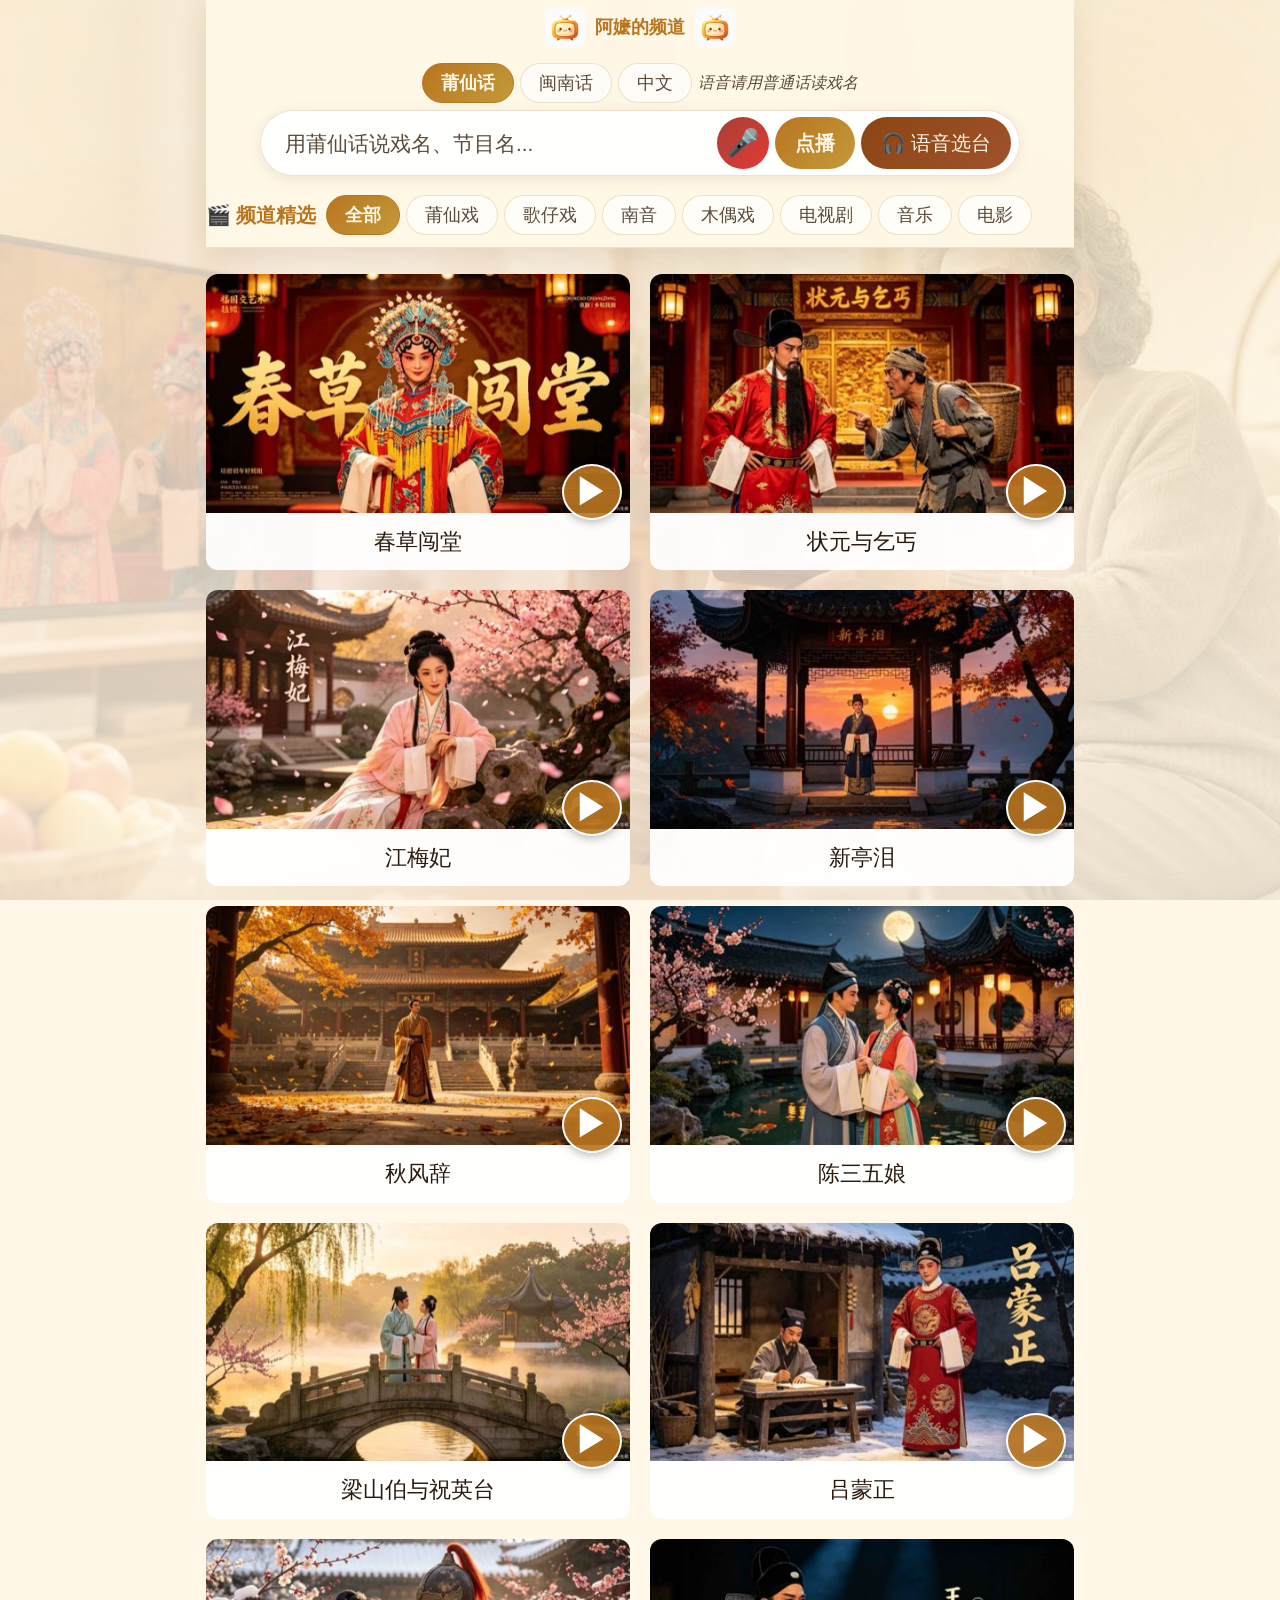
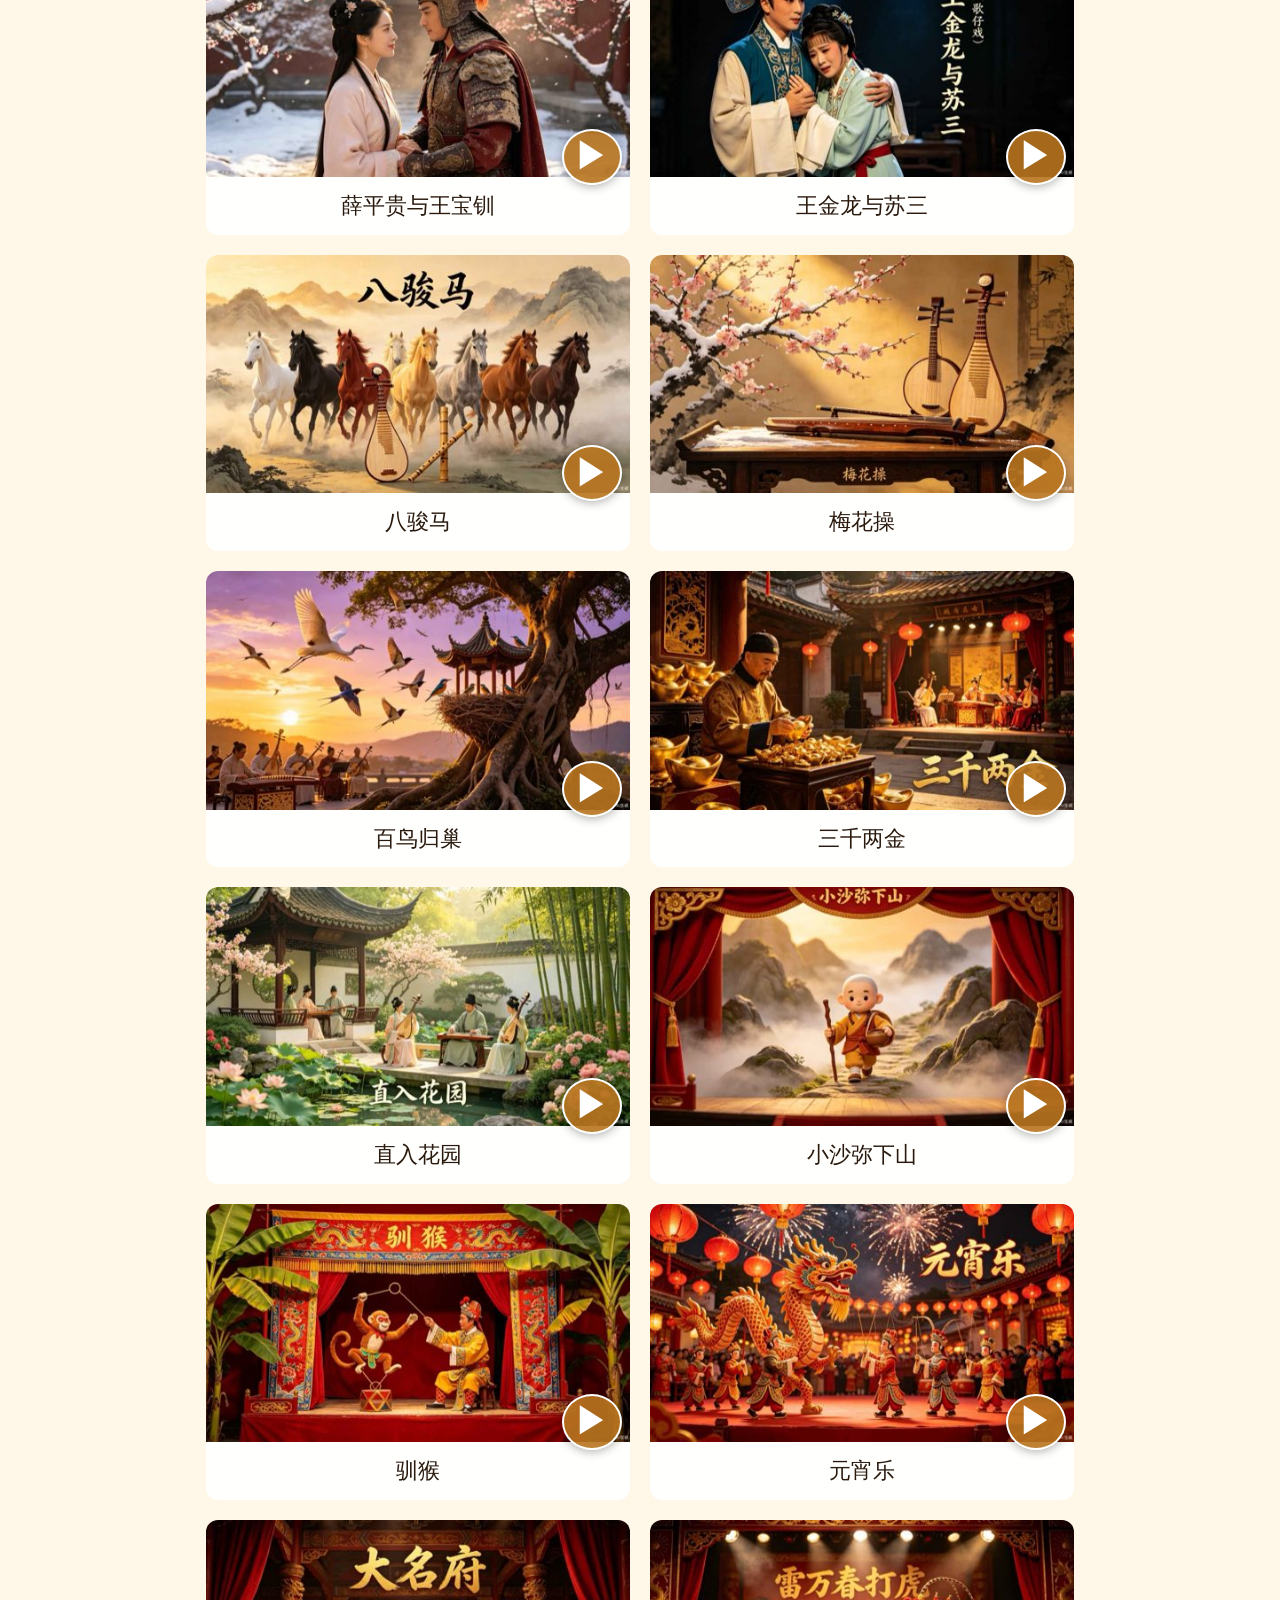
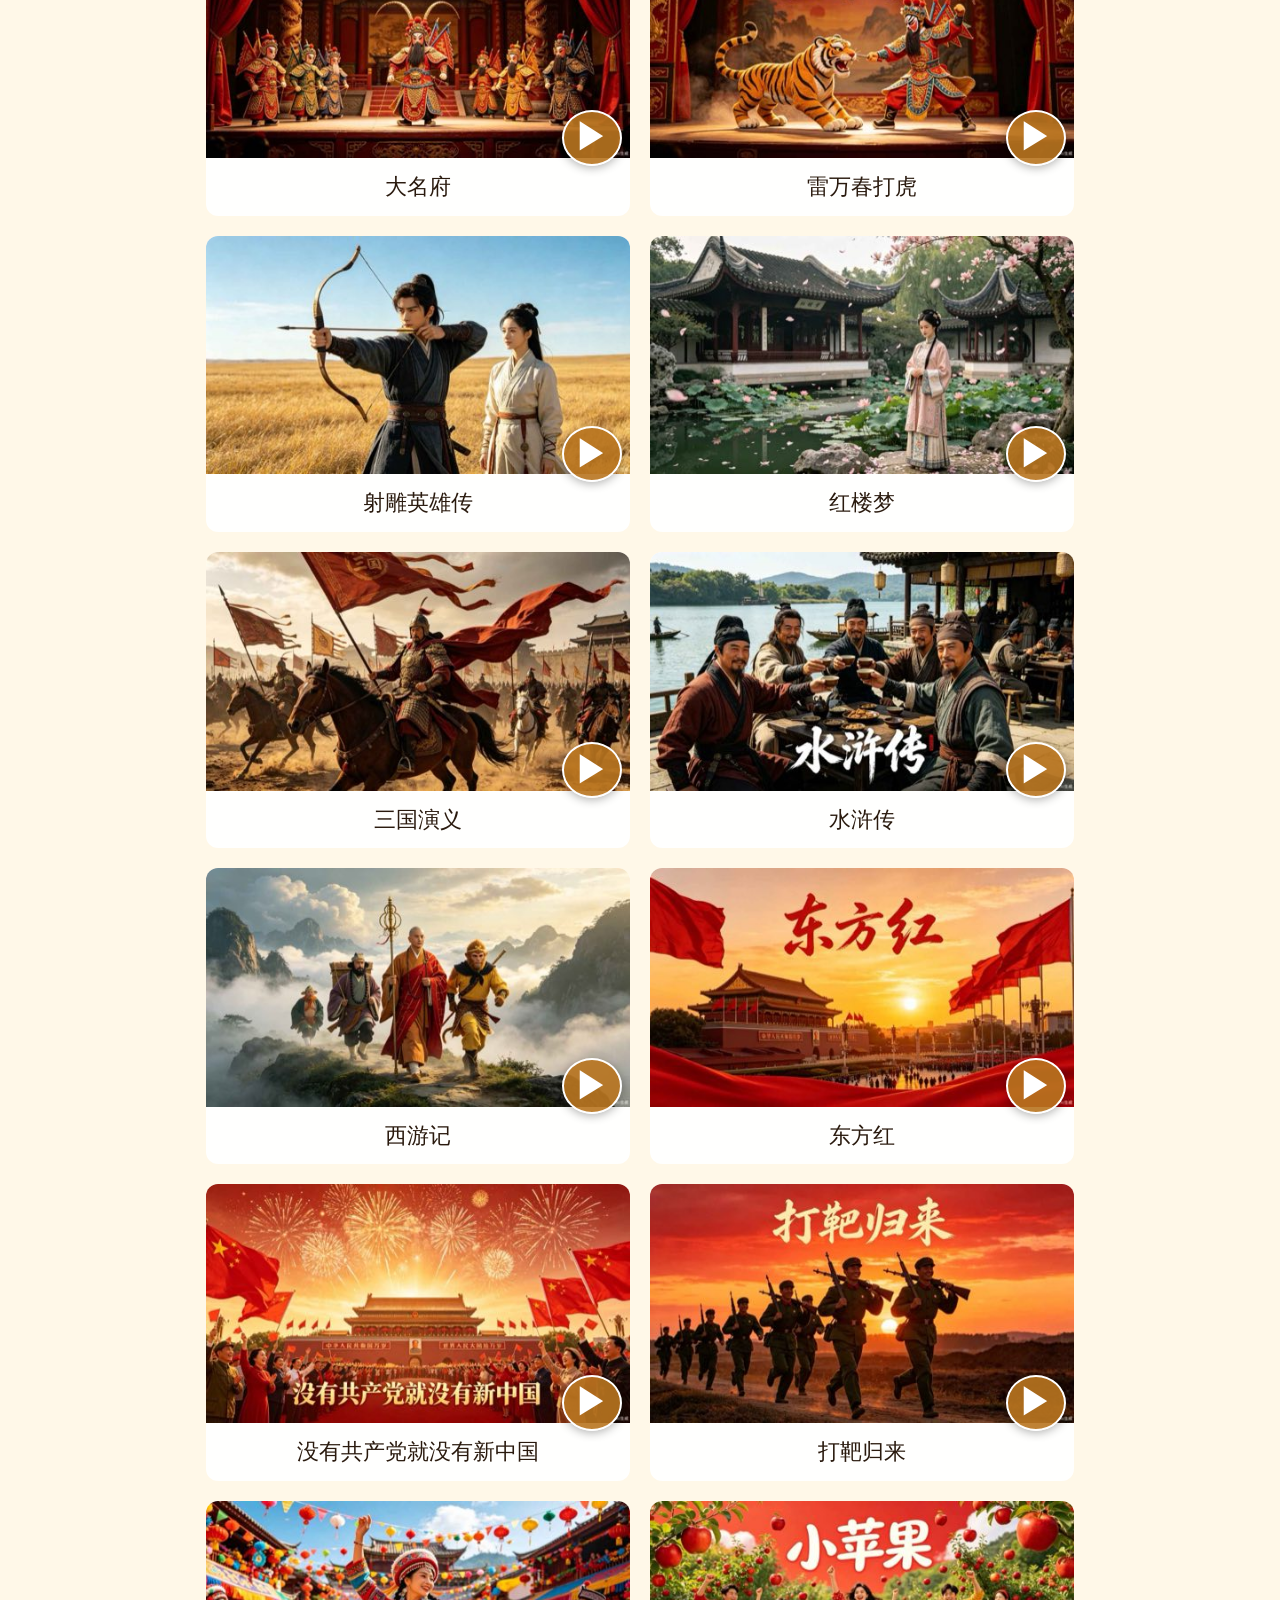
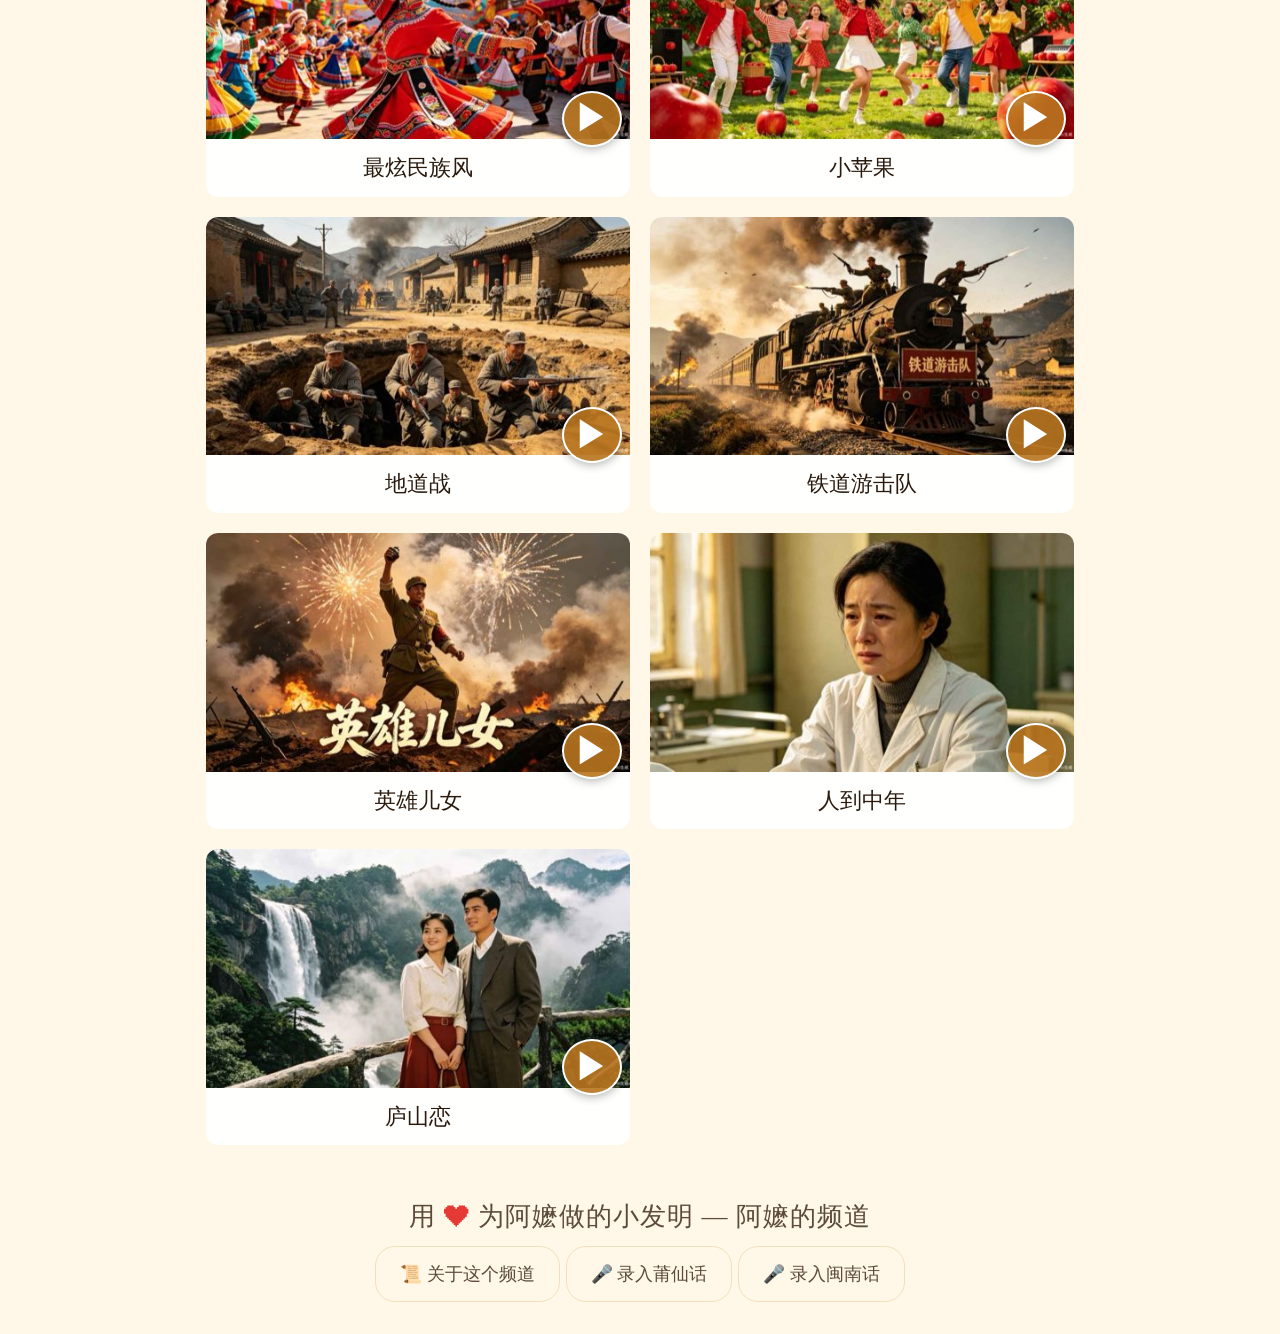
==== commit 491a17a8: "baseline: bring existing changes to develop/puxian-asr-v1" ====
--- a/ama-channel.html
+++ b/ama-channel.html
@@ -1471,8 +1471,8 @@
   <div class="gallery-nav">
     <h2>&#127916; 频道精选</h2>
     <div class="category-tabs" id="categoryTabs">
-      <button class="cat-btn" data-cat="all">全部</button>
-      <button class="cat-btn active" data-cat="莆仙戏">莆仙戏</button>
+      <button class="cat-btn active" data-cat="all">全部</button>
+      <button class="cat-btn" data-cat="莆仙戏">莆仙戏</button>
       <button class="cat-btn" data-cat="歌仔戏">歌仔戏</button>
       <button class="cat-btn" data-cat="南音">南音</button>
       <button class="cat-btn" data-cat="木偶戏">木偶戏</button>
@@ -1569,7 +1569,6 @@
     <button class="about-btn" id="aboutBtn">&#128220; 关于这个频道</button>
     <button class="about-btn" id="puxianInputBtn">&#127908; 录入莆仙话</button>
     <button class="about-btn" id="minnanInputBtn">&#127908; 录入闽南话</button>
-    <button class="about-btn" id="privateVoiceLibBtn">&#127908; 私人语音库</button>
   </div>
 
 </div>
@@ -1579,154 +1578,1126 @@
 // 莆仙话方言翻译词典
 // =============================================
 const puxianDict = {
-  // ---- 戏曲名称 ----
-  '春草': '春草', '春草闯堂': '春草闯堂', '闯堂': '闯堂',
-  '状元': '状元', '状元与乞丐': '状元与乞丐', '乞丐': '乞丐', '状元乞丐': '状元与乞丐',
-  '梅妃': '梅妃', '江梅妃': '江梅妃', '江采萍': '江梅妃', '江氏': '江梅妃',
-  '新亭泪': '新亭泪', '新亭': '新亭', '亭泪': '新亭泪', '新亭对泣': '新亭泪',
-  '秋风辞': '秋风辞', '秋风': '秋风', '风辞': '秋风辞',
-  '团圆之后': '团圆之后', '团圆': '团圆', '合家': '团圆',
-  '踏伞行': '踏伞行', '踏伞': '踏伞行', '共伞': '踏伞行', '雨中': '踏伞行',
-  '目连救母': '目连救母', '目连': '目连救母', '救母': '目连救母',
-  '琴挑': '琴挑', '弹琴': '琴挑', '抚琴': '琴挑',
-  '百花亭': '百花亭', '百花': '百花亭', '花亭': '百花亭',
-  '张协状元': '张协状元', '张协': '张协状元',
-  '蔡伯喈': '蔡伯喈', '蔡伯': '蔡伯喈', '伯喈': '蔡伯喈', '琵琶记': '蔡伯喈',
-  '王魁': '王魁', '桂英': '王魁', '负心汉': '王魁',
-  '杀狗记': '杀狗记', '杀狗': '杀狗记',
-  '刘知远': '刘知远', '知远': '刘知远', '白兔记': '刘知远', '李三娘': '刘知远',
-  '刘文龙': '刘文龙', '文龙': '刘文龙',
-  '郭华': '郭华',
-  '王十朋': '王十朋', '十朋': '王十朋',
-  '高文举': '高文举', '文举': '高文举',
-  '妈祖': '妈祖', '海神': '妈祖', '海神妈祖': '妈祖', '林默娘': '妈祖',
-  '御史江春霖': '御史江春霖', '江春霖': '御史江春霖', '御史': '御史江春霖',
-  '朱买臣': '朱买臣', '买臣': '朱买臣', '马前泼水': '朱买臣', '砍柴': '朱买臣',
-  '赵盾': '赵盾', '盾': '赵盾', '晋国': '赵盾', '忠臣': '赵盾',
-  '董永': '董永', '七仙女': '董永', '天仙配': '董永', '仙女': '董永', '织布': '董永',
-  '三打王瑛': '三打王瑛', '三打': '三打王瑛', '王瑛': '三打王瑛', '王英': '三打王瑛',
-
-  // ---- 莆仙话常用词 → 普通话 ----
-  // 称谓
-  '阿公': '爷爷', '阿嬷': '奶奶', '阿婆': '外婆', '外嬷': '外婆',
-  '阿翁': '爷爷', '妈祖': '妈祖', '婶婆': '婶婶',
-  '丈老': '岳父', '丈嬷': '岳母', '新妇': '媳妇', '翁姐': '公公婆婆',
-  '后生': '年轻人', '囝仔': '小孩', '查某囝': '女孩', '番仔囝': '男孩',
-  '媒人婆': '媒婆', '先生': '老师', '头家': '老板', '做买卖': '做生意',
-
-  // 动词
-  '食': '吃', '呷': '喝', '行': '走', '走': '跑', '睇': '看',
-  '讲': '说', '话': '说', '做': '做', '鬭': '玩', '迌': '玩',
-  '倒': '睡觉', '睏': '睡觉', '起来': '起床', '洗浴': '洗澡',
-  '穿衫': '穿衣服', '戴帽': '戴帽子', '换衫': '换衣服',
-  '去买': '去买', '去': '去', '转来': '回来', '出来': '出来',
-  '出来看': '出来看', '咧': '正在', '咧看': '正在看',
-  '卜': '要', '袂': '不', '毋': '不', '呣': '不',
-  '袂使': '不可以', '毋通': '不可以', '呣好': '不好',
-  '有': '有', '无': '没有', '未': '还没', '敢': '是否',
-  '会': '会', '咧': '在', '咧做': '在做',
-  '唱戏': '唱戏', '看戏': '看戏', '听戏': '听戏', '做戏': '演戏',
-  '点戏': '点戏', '拣戏': '选戏', '看好': '好看',
-
-  // 名词
-  '戏': '戏', '戏台': '戏台', '戏棚': '戏台', '戏班': '戏班',
-  '佬': '人', '人': '人', '侬': '人', '厝': '家', '门兜': '门口',
-  '学堂': '学校', '渡船': '坐船', '猪': '猪', '鸡': '鸡', '鸭': '鸭',
-  '田': '田地', '路': '路', '山': '山', '水': '水', '日头': '太阳',
-  '落雨': '下雨', '起风': '刮风', '天时': '天气', '春天': '春天',
-  '梅花': '梅花', '花': '花', '草': '草', '树': '树',
-
-  // 形容词
-  '好': '好', '歹': '坏', '大': '大', '细': '小', '长': '长',
-  '短': '短', '美': '美', '丑': '丑', '新': '新', '旧': '旧',
-  '红': '红', '白': '白', '乌': '黑', '青': '蓝', '黄': '黄',
-  '欢喜': '高兴', '悲哀': '伤心', '气力': '力气', '幼秀': '漂亮',
-  '厉害': '厉害', '古意': '老实', '勤力': '勤劳', '聪明': '聪明',
-  '糊涂': '糊涂', '忠义': '忠义', '孝': '孝顺', '善': '善良',
-
-  // 情感/场景相关
-  '想': '想', '爱': '爱', '欢喜': '喜欢', '心痛': '心疼',
-  '哭': '哭', '笑': '笑', '眼泪': '眼泪', '泪': '泪',
-  '忧愁': '忧愁', '快乐': '快乐', '烦恼': '烦恼', '相思': '相思',
-  '皇帝': '皇帝', '娘娘': '皇后', '妃子': '妃子', '状元': '状元',
-  '将军': '将军', '宰相': '宰相', '大臣': '大臣', '才子': '才子',
-  '佳人': '佳人', '丫鬟': '丫鬟', '小姐': '小姐', '公子': '公子',
-  '书生': '书生', '乞丐': '乞丐', '和尚': '和尚', '尼姑': '尼姑',
-
-  // 莆仙话特有短语 → 普通话（整句映射）
-  '我想看戏': '我想看戏', '我要看戏': '我要看戏',
-  '给我看': '给我看', '汝讲咩': '你说什么',
-  '汝卜看咩戏': '你要看什么戏', '想看什么戏': '想看什么戏',
-  '什么戏': '什么戏', '看什么戏': '看什么戏',
-  '汝爱看': '你想看', '我卜听': '我要听',
-  '会当': '可以', '嘛会当': '也可以',
-  '真好看': '真好看', '诚好看': '真好看',
-  '真好听': '真好听', '诚好听': '真好听',
-  '来去看戏': '一起去看戏', '去看戏': '去看戏',
-  '唱几曲': '唱几首', '听一段': '听一段',
-  '放来听': '播放来听', '播来听': '播放来听',
-  '这出好': '这出戏好', '许出好': '那出戏好',
-  '这出': '这出', '许出': '那出', '这曲': '这首', '许曲': '那首',
-
-  // 拼音/谐音变体（模拟语音识别可能输出）
-  'cuncao': '春草', 'zhuangyuan': '状元', 'meifei': '梅妃',
-  'xintinglei': '新亭泪', 'qiufengci': '秋风辞',
-  'chuncuo': '春草', 'zhuangyuan': '状元',
+  // ---- 春草闯堂 相关词条 ----
+  '春草闯堂': '春草闯堂',
+  '春草': '春草闯堂',
+  '闯堂': '春草闯堂',
+  'cun cao chuang tang': '春草闯堂',
+  'cun cao': '春草闯堂',
+  'cun cau': '春草闯堂',
+  'cuan tang': '春草闯堂',
+  '春草戏': '春草闯堂',
+  '草闯堂': '春草闯堂',
+  '李千金': '春草闯堂',
+  '薛玫庭': '春草闯堂',
+  '李相国': '春草闯堂',
+  '胡知府': '春草闯堂',
+  '薛眉停': '春草闯堂',
+  '冒认姑爷': '春草闯堂',
+  '闯公堂': '春草闯堂',
+  '救书生': '春草闯堂',
+  '打抱不平': '春草闯堂',
+  // ---- 王金龙与苏三 相关词条 ----
+  '大团圆': '王金龙与苏三',
+  'tshun chhau chhong tong': '春草闯堂',
+  'tshun chhau': '春草闯堂',
+  '聪明': '春草闯堂',
+  '机智': '春草闯堂',
+  // ---- 小沙弥下山 相关词条 ----
+  '喜剧': '小沙弥下山',
+  // ---- 状元与乞丐 相关词条 ----
+  '状元与乞丐': '状元与乞丐',
+  // ---- 吕蒙正 相关词条 ----
+  '状元': '吕蒙正',
+  '乞丐': '状元与乞丐',
+  'zhuang yuan yu qi gai': '状元与乞丐',
+  'zhuang yuan': '状元与乞丐',
+  'qi gai': '状元与乞丐',
+  '壮圆': '状元与乞丐',
+  '起丐': '状元与乞丐',
+  '状圆汝乞丐': '状元与乞丐',
+  '状元戏': '状元与乞丐',
+  '乞丐戏': '状元与乞丐',
+  '丁文龙': '状元与乞丐',
+  '丁文虎': '状元与乞丐',
+  '柳氏': '状元与乞丐',
+  '丁家父子': '状元与乞丐',
+  '算命先生': '状元与乞丐',
+  '田文龙': '状元与乞丐',
+  '田文虎': '状元与乞丐',
+  '算命定命': '状元与乞丐',
+  '命运转折': '状元与乞丐',
+  '发奋读书': '吕蒙正',
+  '高中状元': '状元与乞丐',
+  '命运靠自己': '状元与乞丐',
+  '命运': '状元与乞丐',
+  '奋斗': '状元与乞丐',
+  'tsiōng-guân kah khit-ka': '状元与乞丐',
+  'tsiōng-guân': '状元与乞丐',
+  'khit-ka': '状元与乞丐',
+  // ---- 江梅妃 相关词条 ----
+  '江梅妃': '江梅妃',
+  '梅妃': '江梅妃',
+  '江采萍': '江梅妃',
+  'jiang mei fei': '江梅妃',
+  'mei fei': '江梅妃',
+  '江美飞': '江梅妃',
+  '江尾飞': '江梅妃',
+  '梅尾': '江梅妃',
+  '梅妃戏': '江梅妃',
+  '唐玄宗': '江梅妃',
+  '唐明皇': '江梅妃',
+  '杨贵妃': '江梅妃',
+  '杨玉环': '江梅妃',
+  '高力士': '江梅妃',
+  '唐环宗': '江梅妃',
+  '赋梅花赋': '江梅妃',
+  '失宠': '江梅妃',
+  '一斛珍珠': '江梅妃',
+  '赋诗拒珠': '江梅妃',
+  '何必珍珠慰寂寥': '江梅妃',
+  '柳叶双眉久不描': '江梅妃',
+  '寂寥终老': '江梅妃',
+  '梅妃怨': '江梅妃',
+  '长门赋': '江梅妃',
+  // ---- 梅花操 相关词条 ----
+  '梅花': '梅花操',
+  '才女': '江梅妃',
+  // ---- 红楼梦 相关词条 ----
+  '爱情悲剧': '红楼梦',
+  'kang muî-hui': '江梅妃',
+  'muî-hui': '江梅妃',
+  // ---- 新亭泪 相关词条 ----
+  '新亭泪': '新亭泪',
+  '新亭': '新亭泪',
+  '新亭对泣': '新亭泪',
+  'xin ting lei': '新亭泪',
+  '新品类': '新亭泪',
+  '新品泪': '新亭泪',
+  '新亭累': '新亭泪',
+  '新庭泪': '新亭泪',
+  '新亭戏': '新亭泪',
+  '王导': '新亭泪',
+  '周顗': '新亭泪',
+  '司马睿': '新亭泪',
+  '过江': '新亭泪',
+  '南渡': '新亭泪',
+  '北伐': '新亭泪',
+  '忧国忧民': '新亭泪',
+  '亡国之痛': '新亭泪',
+  '东晋': '新亭泪',
+  '中原': '新亭泪',
+  '衣冠南渡': '新亭泪',
+  '爱国': '新亭泪',
+  'sin tîng luī': '新亭泪',
+  'sin tîng': '新亭泪',
+  // ---- 秋风辞 相关词条 ----
+  '秋风辞': '秋风辞',
+  '秋风': '秋风辞',
+  'qiu feng ci': '秋风辞',
+  '秋风词': '秋风辞',
+  '秋风情': '秋风辞',
+  '秋风戏': '秋风辞',
+  '汉武帝': '秋风辞',
+  '刘彻': '秋风辞',
+  '李夫人': '秋风辞',
+  '东方朔': '秋风辞',
+  '求仙': '秋风辞',
+  '秋风起': '秋风辞',
+  '回顾一生': '秋风辞',
+  '写秋风辞': '秋风辞',
+  '秋风起兮白云飞': '秋风辞',
+  '少壮几时兮奈老何': '秋风辞',
+  '人生苦短': '秋风辞',
+  '帝王孤独': '秋风辞',
+  '晚年': '秋风辞',
+  '求仙问道': '秋风辞',
+  'tshiu hong sû': '秋风辞',
+  // ---- 陈三五娘 相关词条 ----
+  '陈三五娘': '陈三五娘',
+  '陈三': '陈三五娘',
+  '五娘': '陈三五娘',
+  'chen san wu niang': '陈三五娘',
+  'tân sam ngóo niû': '陈三五娘',
+  'tân sam': '陈三五娘',
+  'ngóo niû': '陈三五娘',
+  '陈三无娘': '陈三五娘',
+  '陈伯钦': '陈三五娘',
+  '黄五娘': '陈三五娘',
+  '益春': '陈三五娘',
+  '黄员外': '陈三五娘',
+  '元宵观灯': '陈三五娘',
+  '投荔枝': '陈三五娘',
+  '磨镜': '陈三五娘',
+  '私奔': '陈三五娘',
+  '林大逼婚': '陈三五娘',
+  '终成眷属': '陈三五娘',
+  '荔枝': '陈三五娘',
+  '泉州': '陈三五娘',
+  '潮州': '陈三五娘',
+  '歌仔戏': '陈三五娘',
+  // ---- 梁山伯与祝英台 相关词条 ----
+  '梁山伯与祝英台': '梁山伯与祝英台',
+  '梁祝': '梁山伯与祝英台',
+  '梁山伯': '梁山伯与祝英台',
+  '祝英台': '梁山伯与祝英台',
+  'liû san peh hok tsiok ing tâi': '梁山伯与祝英台',
+  'niû sann peh': '梁山伯与祝英台',
+  'tsiok ing tâi': '梁山伯与祝英台',
+  '梁影台': '梁山伯与祝英台',
+  '梁山伯英台': '梁山伯与祝英台',
+  '良山伯': '梁山伯与祝英台',
+  '四九': '梁山伯与祝英台',
+  '银心': '梁山伯与祝英台',
+  '祝员外': '梁山伯与祝英台',
+  '马文才': '梁山伯与祝英台',
+  '夫子': '梁山伯与祝英台',
+  '草桥结拜': '梁山伯与祝英台',
+  '三年同窗': '梁山伯与祝英台',
+  '十八相送': '梁山伯与祝英台',
+  '楼台会': '梁山伯与祝英台',
+  '哭坟': '梁山伯与祝英台',
+  '化蝶': '梁山伯与祝英台',
+  '楼台会歌': '梁山伯与祝英台',
+  '哭灵': '梁山伯与祝英台',
+  '蝴蝶': '梁山伯与祝英台',
+  '女扮男装': '梁山伯与祝英台',
+  '同窗': '梁山伯与祝英台',
+  '吕蒙正': '吕蒙正',
+  '蒙正': '吕蒙正',
+  'lī bông tsìng': '吕蒙正',
+  '绿蒙正': '吕蒙正',
+  '吕梦正': '吕蒙正',
+  '刘月娥': '吕蒙正',
+  '刘宰相': '吕蒙正',
+  '刘员外': '吕蒙正',
+  // ---- 薛平贵与王宝钏 相关词条 ----
+  '抛绣球': '薛平贵与王宝钏',
+  '赶斋': '吕蒙正',
+  '泼粥': '吕蒙正',
+  '中状元': '吕蒙正',
+  '不嫌贫': '吕蒙正',
+  '穷书生': '吕蒙正',
+  '薛平贵与王宝钏': '薛平贵与王宝钏',
+  '薛平贵': '薛平贵与王宝钏',
+  '王宝钏': '薛平贵与王宝钏',
+  '平贵': '薛平贵与王宝钏',
+  '宝钏': '薛平贵与王宝钏',
+  'sih pîng kuì hok ông pó tshuàn': '薛平贵与王宝钏',
+  'sih pîng kuì': '薛平贵与王宝钏',
+  '王宝串': '薛平贵与王宝钏',
+  '王允': '薛平贵与王宝钏',
+  '代战公主': '薛平贵与王宝钏',
+  '王母': '薛平贵与王宝钏',
+  '寒窑': '薛平贵与王宝钏',
+  '远征西凉': '薛平贵与王宝钏',
+  '武家坡': '薛平贵与王宝钏',
+  '大登殿': '薛平贵与王宝钏',
+  '十八年': '薛平贵与王宝钏',
+  '忠贞': '薛平贵与王宝钏',
+  '西凉': '薛平贵与王宝钏',
+  '团圆': '薛平贵与王宝钏',
+  '王金龙与苏三': '王金龙与苏三',
+  '王金龙': '王金龙与苏三',
+  '苏三': '王金龙与苏三',
+  '苏三起解': '王金龙与苏三',
+  '玉堂春': '王金龙与苏三',
+  'ông kim liông hok soo sam': '王金龙与苏三',
+  '王大人': '王金龙与苏三',
+  '初遇': '王金龙与苏三',
+  '苏三被诬': '王金龙与苏三',
+  '起解': '王金龙与苏三',
+  '三堂会审': '王金龙与苏三',
+  '昭雪': '王金龙与苏三',
+  '冤屈': '王金龙与苏三',
+  '伸冤': '王金龙与苏三',
+  // ---- 庐山恋 相关词条 ----
+  '爱情': '庐山恋',
+  // ---- 八骏马 相关词条 ----
+  '八骏马': '八骏马',
+  '八骏': '八骏马',
+  'ba jun ma': '八骏马',
+  '八军马': '八骏马',
+  'pat tsùn bé': '八骏马',
+  'pat tsùn': '八骏马',
+  '骏马': '八骏马',
+  '奔腾': '八骏马',
+  '器乐名曲': '八骏马',
+  '琵琶': '八骏马',
+  '梅花操': '梅花操',
+  'mei hua cao': '梅花操',
+  '梅花草': '梅花操',
+  'muî hue tshau': '梅花操',
+  '傲雪': '梅花操',
+  '南音四大名谱': '梅花操',
+  '清雅': '梅花操',
+  // ---- 百鸟归巢 相关词条 ----
+  '百鸟归巢': '百鸟归巢',
+  '百鸟': '百鸟归巢',
+  'bai niao gui chao': '百鸟归巢',
+  '白鸟归巢': '百鸟归巢',
+  'pik niáu kui tsô': '百鸟归巢',
+  '鸟鸣': '百鸟归巢',
+  '林间': '百鸟归巢',
+  '晚霞': '百鸟归巢',
+  // ---- 直入花园 相关词条 ----
+  '南音': '直入花园',
+  // ---- 三千两金 相关词条 ----
+  '三千两金': '三千两金',
+  '三千': '三千两金',
+  'san qian liang jin': '三千两金',
+  '三钱两金': '三千两金',
+  'sann tshian niú kim': '三千两金',
+  '三千两金费去尽': '三千两金',
+  '一身受寒': '三千两金',
+  '败家子回头': '三千两金',
+  '浪子回头金不换': '三千两金',
+  '败家子': '三千两金',
+  '回头': '三千两金',
+  '直入花园': '直入花园',
+  '直入': '直入花园',
+  'zhi ru hua yuan': '直入花园',
+  '只入花园': '直入花园',
+  'ti̍t ji̍p hue hn̂g': '直入花园',
+  '直入花园看百花': '直入花园',
+  '百花': '直入花园',
+  '春游': '直入花园',
+  '小沙弥下山': '小沙弥下山',
+  '小沙弥': '小沙弥下山',
+  '下山': '小沙弥下山',
+  'xiao sha mi xia shan': '小沙弥下山',
+  '小沙迷': '小沙弥下山',
+  'sió sa bî hā san': '小沙弥下山',
+  '老师父': '小沙弥下山',
+  '下山化缘': '小沙弥下山',
+  '调皮': '小沙弥下山',
+  // ---- 驯猴 相关词条 ----
+  '漳州': '驯猴',
+  '布袋戏': '驯猴',
+  '木偶': '小沙弥下山',
+  '驯猴': '驯猴',
+  'xun hou': '驯猴',
+  '训猴': '驯猴',
+  'sûn kâu': '驯猴',
+  '耍猴': '驯猴',
+  '翻跟头': '驯猴',
+  '杂技': '驯猴',
+  '猴子': '驯猴',
+  // ---- 元宵乐 相关词条 ----
+  '元宵乐': '元宵乐',
+  '元宵': '元宵乐',
+  'yuan xiao le': '元宵乐',
+  '元霄乐': '元宵乐',
+  'guân siau lo̍k': '元宵乐',
+  '闹元宵': '元宵乐',
+  '看花灯': '元宵乐',
+  '舞龙灯': '元宵乐',
+  '舞狮': '元宵乐',
+  '节日': '元宵乐',
+  // ---- 大名府 相关词条 ----
+  '提线木偶': '大名府',
+  '大名府': '大名府',
+  'da ming fu': '大名府',
+  '大民府': '大名府',
+  'tāi bîng hú': '大名府',
+  '卢俊义': '大名府',
+  '燕青': '大名府',
+  // ---- 水浒传 相关词条 ----
+  '水浒': '水浒传',
+  // ---- 英雄儿女 相关词条 ----
+  '英雄': '英雄儿女',
+  '武打戏': '大名府',
+  // ---- 雷万春打虎 相关词条 ----
+  '雷万春打虎': '雷万春打虎',
+  '雷万春': '雷万春打虎',
+  '打虎': '雷万春打虎',
+  'lei wan chun da hu': '雷万春打虎',
+  '雷文春打虎': '雷万春打虎',
+  'luî bān tshun tánn hóo': '雷万春打虎',
+  '景阳冈': '雷万春打虎',
+  '武松打虎': '水浒传',
+  '武打': '雷万春打虎',
+  // ---- 射雕英雄传 相关词条 ----
+  '射雕英雄传': '射雕英雄传',
+  '射雕': '射雕英雄传',
+  'she diao ying xiong zhuan': '射雕英雄传',
+  'she diao': '射雕英雄传',
+  'siā tiau eng hiông thuân': '射雕英雄传',
+  '郭靖': '射雕英雄传',
+  '黄蓉': '射雕英雄传',
+  '洪七公': '射雕英雄传',
+  '江南七怪': '射雕英雄传',
+  '欧阳锋': '射雕英雄传',
+  '黄药师': '射雕英雄传',
+  '周伯通': '射雕英雄传',
+  '杨康': '射雕英雄传',
+  '降龙十八掌': '射雕英雄传',
+  '九阴真经': '射雕英雄传',
+  '华山论剑': '射雕英雄传',
+  '桃花岛': '射雕英雄传',
+  '武侠': '射雕英雄传',
+  // ---- 西游记 相关词条 ----
+  '经典': '西游记',
+  '红楼梦': '红楼梦',
+  '红楼': '红楼梦',
+  'hong lou meng': '红楼梦',
+  'hông lô bōng': '红楼梦',
+  '贾宝玉': '红楼梦',
+  '林黛玉': '红楼梦',
+  '薛宝钗': '红楼梦',
+  '王熙凤': '红楼梦',
+  '贾母': '红楼梦',
+  '刘姥姥': '红楼梦',
+  '欧阳奋强': '红楼梦',
+  '陈晓旭': '红楼梦',
+  '大观园': '红楼梦',
+  '葬花': '红楼梦',
+  '贾府': '红楼梦',
+  '枉凝眉': '红楼梦',
+  '葬花吟': '红楼梦',
+  '红豆曲': '红楼梦',
+  '古典': '红楼梦',
+  // ---- 三国演义 相关词条 ----
+  '三国演义': '三国演义',
+  '三国': '三国演义',
+  'san guo yan yi': '三国演义',
+  'san guo': '三国演义',
+  'sam kok ián gī': '三国演义',
+  '诸葛亮': '三国演义',
+  '孔明': '三国演义',
+  '刘备': '三国演义',
+  '关羽': '三国演义',
+  '张飞': '三国演义',
+  '曹操': '三国演义',
+  '赵云': '三国演义',
+  '桃园三结义': '三国演义',
+  '三顾茅庐': '三国演义',
+  '草船借箭': '三国演义',
+  '空城计': '三国演义',
+  '赤壁之战': '三国演义',
+  '滚滚长江东逝水': '三国演义',
+  '历史': '三国演义',
+  '水浒传': '水浒传',
+  'shui hu zhuan': '水浒传',
+  'shui hu': '水浒传',
+  'tsuí hóo thuân': '水浒传',
+  '宋江': '水浒传',
+  '武松': '水浒传',
+  '林冲': '水浒传',
+  '鲁智深': '水浒传',
+  '李逵': '水浒传',
+  '杨志': '水浒传',
+  '林教头风雪山神庙': '水浒传',
+  '鲁提辖拳打镇关西': '水浒传',
+  '梁山泊': '水浒传',
+  '一百零八将': '水浒传',
+  '好汉歌': '水浒传',
+  '大河向东流': '水浒传',
+  '梁山好汉': '水浒传',
+  '西游记': '西游记',
+  '西游': '西游记',
+  'xi you ji': '西游记',
+  'xi you': '西游记',
+  'se iû kì': '西游记',
+  '孙悟空': '西游记',
+  '美猴王': '西游记',
+  '齐天大圣': '西游记',
+  '唐僧': '西游记',
+  '猪八戒': '西游记',
+  '沙僧': '西游记',
+  '六小龄童': '西游记',
+  '马德华': '西游记',
+  '大闹天宫': '西游记',
+  '三打白骨精': '西游记',
+  '真假美猴王': '西游记',
+  '火焰山': '西游记',
+  '取经': '西游记',
+  '九九八十一难': '西游记',
+  '敢问路在何方': '西游记',
+  '你挑着担我牵着马': '西游记',
+  '神话': '西游记',
+  // ---- 东方红 相关词条 ----
+  '东方红': '东方红',
+  'dong fang hong': '东方红',
+  'tong hong hông': '东方红',
+  '东方红太阳升': '东方红',
+  '中国出了个毛泽东': '东方红',
+  '他为人民谋幸福': '东方红',
+  '他是人民大救星': '东方红',
+  '毛主席': '东方红',
+  '革命歌曲': '东方红',
+  // ---- 打靶归来 相关词条 ----
+  '红歌': '打靶归来',
+  // ---- 没有共产党就没有新中国 相关词条 ----
+  '没有共产党就没有新中国': '没有共产党就没有新中国',
+  '没有共产党': '没有共产党就没有新中国',
+  'mei you gong chan dang': '没有共产党就没有新中国',
+  'bô ū kiōng sán tóng': '没有共产党就没有新中国',
+  '共产党辛劳为民族': '没有共产党就没有新中国',
+  '共产党他一心救中国': '没有共产党就没有新中国',
+  '共产党': '没有共产党就没有新中国',
+  '革命': '没有共产党就没有新中国',
+  '打靶归来': '打靶归来',
+  'da ba gui lai': '打靶归来',
+  '打把归来': '打靶归来',
+  'tánn pé kui lâi': '打靶归来',
+  '日落西山红霞飞': '打靶归来',
+  '战士打靶把营归': '打靶归来',
+  '胸前红花映彩霞': '打靶归来',
+  '愉快的歌声满天飞': '打靶归来',
+  '咪索拉咪索': '打靶归来',
+  '拉索咪索瑞': '打靶归来',
+  '打靶': '打靶归来',
+  '军营': '打靶归来',
+  '军歌': '打靶归来',
+  // ---- 最炫民族风 相关词条 ----
+  '最炫民族风': '最炫民族风',
+  'zui xuan min zu feng': '最炫民族风',
+  '最悬民族风': '最炫民族风',
+  '最炫民族': '最炫民族风',
+  'tsuè hiân bîn tso̍k hong': '最炫民族风',
+  '凤凰传奇': '最炫民族风',
+  '玲花': '最炫民族风',
+  '曾毅': '最炫民族风',
+  '苍茫的天涯是我的爱': '最炫民族风',
+  '绵绵的青山脚下花正开': '最炫民族风',
+  '什么样的节奏最呀最摇摆': '最炫民族风',
+  '什么样的歌声才是最开怀': '最炫民族风',
+  '留下来': '最炫民族风',
+  // ---- 小苹果 相关词条 ----
+  '广场舞': '小苹果',
+  '神曲': '小苹果',
+  '小苹果': '小苹果',
+  'xiao ping guo': '小苹果',
+  '苹果': '小苹果',
+  'sió phōng kó': '小苹果',
+  '筷子兄弟': '小苹果',
+  '肖央': '小苹果',
+  '王太利': '小苹果',
+  '我种下一颗种子': '小苹果',
+  '终于长出了果实': '小苹果',
+  '今天是个伟大日子': '小苹果',
+  '你是我的小呀小苹果': '小苹果',
+  '怎么爱你都不嫌多': '小苹果',
+  '红红的小脸儿温暖我的心窝': '小苹果',
+  '点亮我生命的火': '小苹果',
+  // ---- 地道战 相关词条 ----
+  '地道战': '地道战',
+  'di dao zhan': '地道战',
+  '地道': '地道战',
+  'tē tō tsiàn': '地道战',
+  '高传宝': '地道战',
+  '高老忠': '地道战',
+  '高家庄': '地道战',
+  '挖地道': '地道战',
+  '地道战嘿地道战': '地道战',
+  '埋伏神兵千百万': '地道战',
+  '鬼子': '地道战',
+  '炮楼': '地道战',
+  // ---- 铁道游击队 相关词条 ----
+  '抗战': '铁道游击队',
+  '民兵': '地道战',
+  '地道战主题曲': '地道战',
+  '老电影': '铁道游击队',
+  '铁道游击队': '铁道游击队',
+  '铁道': '铁道游击队',
+  'tie dao you ji dui': '铁道游击队',
+  '铁道游鸡队': '铁道游击队',
+  'thih tō iû kî tuī': '铁道游击队',
+  '刘洪': '铁道游击队',
+  '李正': '铁道游击队',
+  '王强': '铁道游击队',
+  '小坡': '铁道游击队',
+  '微山湖': '铁道游击队',
+  '打火车': '铁道游击队',
+  '炸铁轨': '铁道游击队',
+  '飞车夺枪': '铁道游击队',
+  '弹起我心爱的土琵琶': '铁道游击队',
+  '西边的太阳快要落山了': '铁道游击队',
+  '微山湖上静悄悄': '铁道游击队',
+  '英雄儿女': '英雄儿女',
+  'ying xiong er nv': '英雄儿女',
+  'eng hiông jî lú': '英雄儿女',
+  '王成': '英雄儿女',
+  '王芳': '英雄儿女',
+  '王团长': '英雄儿女',
+  '向我开炮': '英雄儿女',
+  '为了胜利': '英雄儿女',
+  '坚守阵地': '英雄儿女',
+  '抗美援朝': '英雄儿女',
+  '上甘岭': '英雄儿女',
+  '英雄赞歌': '英雄儿女',
+  '烽烟滚滚唱英雄': '英雄儿女',
+  '四面青山侧耳听': '英雄儿女',
+  // ---- 人到中年 相关词条 ----
+  '人到中年': '人到中年',
+  'ren dao zhong nian': '人到中年',
+  '中年': '人到中年',
+  'jîn kàu tiong liân': '人到中年',
+  '陆文婷': '人到中年',
+  '傅家杰': '人到中年',
+  '中年危机': '人到中年',
+  '工作家庭两难': '人到中年',
+  '眼科手术': '人到中年',
+  '医院': '人到中年',
+  '医生': '人到中年',
+  '现实主义': '人到中年',
+  '80年代': '庐山恋',
+  '庐山恋': '庐山恋',
+  '庐山': '庐山恋',
+  'lu shan lian': '庐山恋',
+  'lôo san luân': '庐山恋',
+  '周筠': '庐山恋',
+  '耿桦': '庐山恋',
+  '张瑜': '庐山恋',
+  '郭凯敏': '庐山恋',
+  '含鄱口': '庐山恋',
+  '庐山瀑布': '庐山恋',
+  '初见': '庐山恋',
+  '读英语': '庐山恋',
+  '改革开放': '庐山恋',
 };
 
 // =============================================
 // 闽南话方言翻译词典
 // =============================================
 const minnanDict = {
-  // ---- 歌仔戏名称 ----
-  '歌仔戏': '歌仔戏', '歌仔': '歌仔戏', '歌子戏': '歌仔戏',
-  '陈三五娘': '陈三五娘', '三五娘': '陈三五娘', '陈三': '陈三五娘', '五娘': '陈三五娘',
-  '山伯英台': '梁山伯与祝英台', '英台': '祝英台', '山伯': '梁山伯', '梁祝': '梁山伯与祝英台',
-  '吕蒙正': '吕蒙正', '蒙正': '吕蒙正', '抛绣球': '吕蒙正',
-  '薛平贵': '薛平贵', '平贵': '薛平贵', '王宝钏': '薛平贵', '宝钏': '薛平贵',
-  '王金龙': '王金龙', '金龙': '王金龙', '苏三起解': '王金龙', '苏三': '王金龙',
-
-  // ---- 闽南话常用词 → 普通话 ----
-  // 称谓
-  '阿公': '爷爷', '阿嬷': '奶奶', '阿母': '妈妈', '阿爸': '爸爸',
-  '阿祖': '祖父母', '翁': '丈夫', '某': '妻子', '后生': '年轻人',
-  '囝': '孩子', '查某囡': '女孩', '查甫囡': '男孩', '头家': '老板',
-  '先生': '老师', '阿叔': '叔叔', '阿姨': '阿姨', '阿伯': '伯伯',
-
-  // 动词
-  '食': '吃', '呷': '喝', '行': '走', '走': '跑', '睇': '看',
-  '讲': '说', '咧': '正在', '卜': '要', '袂': '不', '毋': '不',
-  '呣': '不', '有': '有', '无': '没有', '爱': '喜欢', '挃': '玩',
-  '鬭': '玩', '迌': '玩', '睏': '睡觉', '剃头': '理发', '洗身': '洗澡',
-  '穿衫': '穿衣服', '转来': '回来', '出去': '出去', '徛': '站',
-  '索': '找', '买': '买', '鬨': '吵', '使': '用', '刣': '杀',
-
-  // 名词
-  '厝': '家/房子', '学堂': '学校', '碇': '石头', '跤': '脚', '手骨': '手臂',
-  '面': '脸', '目睭': '眼睛', '喙': '嘴巴', '鼻': '鼻子', '耳': '耳朵',
-  '头毛': '头发', '腹肚': '肚子', '日头': '太阳', '月娘': '月亮',
-  '落雨': '下雨', '起风': '刮风', '天时': '天气', '溪': '河流',
-  '海': '大海', '山': '山', '路': '路', '树': '树', '花': '花',
-  ' TAS': '茶', '咖啡': '咖啡', '面': '面条', '粿': '糕点',
-  '红包': '红包', '银': '钱', '厝边': '邻居', '亲像': '好像',
-
-  // 形容词
-  '水': '漂亮', '好': '好', '歹': '坏', '大': '大', '细': '小',
-  '济': '多', '少': '少', '远': '远', '近': '近', '重': '重', '轻': '轻',
-  '古锥': '可爱', '颟顸': '脏乱', '清气': '干净', '芳': '香',
-  '香': '香', '甜': '甜', '咸': '咸', '酸': '酸', '苦': '苦',
-  '爽': '舒服', '高兴': '高兴', '快乐': '快乐', '悲': '伤心',
-
-  // 闽南话特有短语 → 普通话
-  '我想看戏': '我想看戏', '我要看戏': '我要看戏',
-  '汝要吃什么': '你想吃什么', '呣知': '不知道', '敢会当': '可不可以',
-  '来去看戏': '一起去看戏', '去看戏': '去看戏', '这好的': '这个好的',
-  '诚好看': '真好看', '真好听': '真好听', '真水': '真漂亮',
-  '呣通': '不可以', '袂使': '不可以', '会使': '可以',
-  '袂记得': '不记得', '呣知影': '不知道', '知影': '知道',
-  '加丝': '这样', '按呢': '这样', '彼当时': '那个时候',
-  '即当时': '这个时候', '逐家': '大家', '家己': '自己',
-  '啥人': '谁', '啥物': '什么', '佗位': '哪里', '做伙': '一起',
+  // ---- 春草闯堂 相关词条 ----
+  '春草闯堂': '春草闯堂',
+  '春草': '春草闯堂',
+  '闯堂': '春草闯堂',
+  'cun cao chuang tang': '春草闯堂',
+  'cun cao': '春草闯堂',
+  'cun cau': '春草闯堂',
+  'cuan tang': '春草闯堂',
+  '李千金': '春草闯堂',
+  '薛玫庭': '春草闯堂',
+  '李相国': '春草闯堂',
+  '胡知府': '春草闯堂',
+  '薛眉停': '春草闯堂',
+  '冒认姑爷': '春草闯堂',
+  '闯公堂': '春草闯堂',
+  '救书生': '春草闯堂',
+  '打抱不平': '春草闯堂',
+  // ---- 王金龙与苏三 相关词条 ----
+  '大团圆': '王金龙与苏三',
+  'tshun chhau chhong tong': '春草闯堂',
+  'tshun chhau': '春草闯堂',
+  '聪明': '春草闯堂',
+  '机智': '春草闯堂',
+  // ---- 小沙弥下山 相关词条 ----
+  '喜剧': '小沙弥下山',
+  // ---- 状元与乞丐 相关词条 ----
+  '状元与乞丐': '状元与乞丐',
+  // ---- 吕蒙正 相关词条 ----
+  '状元': '吕蒙正',
+  '乞丐': '状元与乞丐',
+  'zhuang yuan yu qi gai': '状元与乞丐',
+  'zhuang yuan': '状元与乞丐',
+  'qi gai': '状元与乞丐',
+  '丁文龙': '状元与乞丐',
+  '丁文虎': '状元与乞丐',
+  '柳氏': '状元与乞丐',
+  '丁家父子': '状元与乞丐',
+  '算命先生': '状元与乞丐',
+  '田文龙': '状元与乞丐',
+  '田文虎': '状元与乞丐',
+  '算命定命': '状元与乞丐',
+  '命运转折': '状元与乞丐',
+  '发奋读书': '吕蒙正',
+  '高中状元': '状元与乞丐',
+  '命运靠自己': '状元与乞丐',
+  '命运': '状元与乞丐',
+  '奋斗': '状元与乞丐',
+  'tsiōng-guân kah khit-ka': '状元与乞丐',
+  'tsiōng-guân': '状元与乞丐',
+  'khit-ka': '状元与乞丐',
+  // ---- 江梅妃 相关词条 ----
+  '江梅妃': '江梅妃',
+  '梅妃': '江梅妃',
+  '江采萍': '江梅妃',
+  'jiang mei fei': '江梅妃',
+  'mei fei': '江梅妃',
+  '唐玄宗': '江梅妃',
+  '唐明皇': '江梅妃',
+  '杨贵妃': '江梅妃',
+  '杨玉环': '江梅妃',
+  '高力士': '江梅妃',
+  '唐环宗': '江梅妃',
+  '赋梅花赋': '江梅妃',
+  '失宠': '江梅妃',
+  '一斛珍珠': '江梅妃',
+  '赋诗拒珠': '江梅妃',
+  '何必珍珠慰寂寥': '江梅妃',
+  '柳叶双眉久不描': '江梅妃',
+  '寂寥终老': '江梅妃',
+  '梅妃怨': '江梅妃',
+  '长门赋': '江梅妃',
+  // ---- 梅花操 相关词条 ----
+  '梅花': '梅花操',
+  '才女': '江梅妃',
+  // ---- 红楼梦 相关词条 ----
+  '爱情悲剧': '红楼梦',
+  'kang muî-hui': '江梅妃',
+  'muî-hui': '江梅妃',
+  // ---- 新亭泪 相关词条 ----
+  '新亭泪': '新亭泪',
+  '新亭': '新亭泪',
+  '新亭对泣': '新亭泪',
+  'xin ting lei': '新亭泪',
+  '王导': '新亭泪',
+  '周顗': '新亭泪',
+  '司马睿': '新亭泪',
+  '过江': '新亭泪',
+  '南渡': '新亭泪',
+  '北伐': '新亭泪',
+  '忧国忧民': '新亭泪',
+  '亡国之痛': '新亭泪',
+  '东晋': '新亭泪',
+  '中原': '新亭泪',
+  '衣冠南渡': '新亭泪',
+  '爱国': '新亭泪',
+  'sin tîng luī': '新亭泪',
+  'sin tîng': '新亭泪',
+  // ---- 秋风辞 相关词条 ----
+  '秋风辞': '秋风辞',
+  '秋风': '秋风辞',
+  'qiu feng ci': '秋风辞',
+  '汉武帝': '秋风辞',
+  '刘彻': '秋风辞',
+  '李夫人': '秋风辞',
+  '东方朔': '秋风辞',
+  '求仙': '秋风辞',
+  '秋风起': '秋风辞',
+  '回顾一生': '秋风辞',
+  '写秋风辞': '秋风辞',
+  '秋风起兮白云飞': '秋风辞',
+  '少壮几时兮奈老何': '秋风辞',
+  '人生苦短': '秋风辞',
+  '帝王孤独': '秋风辞',
+  '晚年': '秋风辞',
+  '求仙问道': '秋风辞',
+  'tshiu hong sû': '秋风辞',
+  // ---- 陈三五娘 相关词条 ----
+  '陈三五娘': '陈三五娘',
+  '陈三': '陈三五娘',
+  '五娘': '陈三五娘',
+  'chen san wu niang': '陈三五娘',
+  'tân sam ngóo niû': '陈三五娘',
+  'tân sam': '陈三五娘',
+  'ngóo niû': '陈三五娘',
+  '陈三无娘': '陈三五娘',
+  '陈伯钦': '陈三五娘',
+  '黄五娘': '陈三五娘',
+  '益春': '陈三五娘',
+  '黄员外': '陈三五娘',
+  '元宵观灯': '陈三五娘',
+  '投荔枝': '陈三五娘',
+  '磨镜': '陈三五娘',
+  '私奔': '陈三五娘',
+  '林大逼婚': '陈三五娘',
+  '终成眷属': '陈三五娘',
+  '荔枝': '陈三五娘',
+  '泉州': '陈三五娘',
+  '潮州': '陈三五娘',
+  '歌仔戏': '陈三五娘',
+  // ---- 梁山伯与祝英台 相关词条 ----
+  '梁山伯与祝英台': '梁山伯与祝英台',
+  '梁祝': '梁山伯与祝英台',
+  '梁山伯': '梁山伯与祝英台',
+  '祝英台': '梁山伯与祝英台',
+  'liû san peh hok tsiok ing tâi': '梁山伯与祝英台',
+  'niû sann peh': '梁山伯与祝英台',
+  'tsiok ing tâi': '梁山伯与祝英台',
+  '梁影台': '梁山伯与祝英台',
+  '梁山伯英台': '梁山伯与祝英台',
+  '四九': '梁山伯与祝英台',
+  '银心': '梁山伯与祝英台',
+  '祝员外': '梁山伯与祝英台',
+  '马文才': '梁山伯与祝英台',
+  '夫子': '梁山伯与祝英台',
+  '草桥结拜': '梁山伯与祝英台',
+  '三年同窗': '梁山伯与祝英台',
+  '十八相送': '梁山伯与祝英台',
+  '楼台会': '梁山伯与祝英台',
+  '哭坟': '梁山伯与祝英台',
+  '化蝶': '梁山伯与祝英台',
+  '楼台会歌': '梁山伯与祝英台',
+  '哭灵': '梁山伯与祝英台',
+  '蝴蝶': '梁山伯与祝英台',
+  '女扮男装': '梁山伯与祝英台',
+  '同窗': '梁山伯与祝英台',
+  '吕蒙正': '吕蒙正',
+  '蒙正': '吕蒙正',
+  'lī bông tsìng': '吕蒙正',
+  '绿蒙正': '吕蒙正',
+  '刘月娥': '吕蒙正',
+  '刘宰相': '吕蒙正',
+  '刘员外': '吕蒙正',
+  // ---- 薛平贵与王宝钏 相关词条 ----
+  '抛绣球': '薛平贵与王宝钏',
+  '赶斋': '吕蒙正',
+  '泼粥': '吕蒙正',
+  '中状元': '吕蒙正',
+  '不嫌贫': '吕蒙正',
+  '穷书生': '吕蒙正',
+  '薛平贵与王宝钏': '薛平贵与王宝钏',
+  '薛平贵': '薛平贵与王宝钏',
+  '王宝钏': '薛平贵与王宝钏',
+  '平贵': '薛平贵与王宝钏',
+  '宝钏': '薛平贵与王宝钏',
+  'sih pîng kuì hok ông pó tshuàn': '薛平贵与王宝钏',
+  'sih pîng kuì': '薛平贵与王宝钏',
+  '王宝串': '薛平贵与王宝钏',
+  '王允': '薛平贵与王宝钏',
+  '代战公主': '薛平贵与王宝钏',
+  '王母': '薛平贵与王宝钏',
+  '寒窑': '薛平贵与王宝钏',
+  '远征西凉': '薛平贵与王宝钏',
+  '武家坡': '薛平贵与王宝钏',
+  '大登殿': '薛平贵与王宝钏',
+  '十八年': '薛平贵与王宝钏',
+  '忠贞': '薛平贵与王宝钏',
+  '西凉': '薛平贵与王宝钏',
+  '团圆': '薛平贵与王宝钏',
+  '王金龙与苏三': '王金龙与苏三',
+  '王金龙': '王金龙与苏三',
+  '苏三': '王金龙与苏三',
+  'ông kim liông hok soo sam': '王金龙与苏三',
+  '苏三起解': '王金龙与苏三',
+  '王大人': '王金龙与苏三',
+  '初遇': '王金龙与苏三',
+  '苏三被诬': '王金龙与苏三',
+  '起解': '王金龙与苏三',
+  '三堂会审': '王金龙与苏三',
+  '昭雪': '王金龙与苏三',
+  '冤屈': '王金龙与苏三',
+  '伸冤': '王金龙与苏三',
+  // ---- 庐山恋 相关词条 ----
+  '爱情': '庐山恋',
+  // ---- 八骏马 相关词条 ----
+  '八骏马': '八骏马',
+  '八骏': '八骏马',
+  'ba jun ma': '八骏马',
+  'pat tsùn bé': '八骏马',
+  'pat tsùn': '八骏马',
+  '骏马': '八骏马',
+  '奔腾': '八骏马',
+  '器乐名曲': '八骏马',
+  '琵琶': '八骏马',
+  '梅花操': '梅花操',
+  'mei hua cao': '梅花操',
+  'muî hue tshau': '梅花操',
+  '傲雪': '梅花操',
+  '南音四大名谱': '梅花操',
+  '清雅': '梅花操',
+  // ---- 百鸟归巢 相关词条 ----
+  '百鸟归巢': '百鸟归巢',
+  '百鸟': '百鸟归巢',
+  'bai niao gui chao': '百鸟归巢',
+  'pik niáu kui tsô': '百鸟归巢',
+  '鸟鸣': '百鸟归巢',
+  '林间': '百鸟归巢',
+  '晚霞': '百鸟归巢',
+  // ---- 直入花园 相关词条 ----
+  '南音': '直入花园',
+  // ---- 三千两金 相关词条 ----
+  '三千两金': '三千两金',
+  '三千': '三千两金',
+  'san qian liang jin': '三千两金',
+  'sann tshian niú kim': '三千两金',
+  '三千两金费去尽': '三千两金',
+  '一身受寒': '三千两金',
+  '败家子回头': '三千两金',
+  '浪子回头金不换': '三千两金',
+  '败家子': '三千两金',
+  '回头': '三千两金',
+  '直入花园': '直入花园',
+  '直入': '直入花园',
+  'zhi ru hua yuan': '直入花园',
+  'ti̍t ji̍p hue hn̂g': '直入花园',
+  '直入花园看百花': '直入花园',
+  '百花': '直入花园',
+  '春游': '直入花园',
+  '小沙弥下山': '小沙弥下山',
+  '小沙弥': '小沙弥下山',
+  '下山': '小沙弥下山',
+  'xiao sha mi xia shan': '小沙弥下山',
+  'sió sa bî hā san': '小沙弥下山',
+  '老师父': '小沙弥下山',
+  '下山化缘': '小沙弥下山',
+  '调皮': '小沙弥下山',
+  // ---- 驯猴 相关词条 ----
+  '漳州': '驯猴',
+  '布袋戏': '驯猴',
+  '木偶': '小沙弥下山',
+  '驯猴': '驯猴',
+  'xun hou': '驯猴',
+  'sûn kâu': '驯猴',
+  '耍猴': '驯猴',
+  '翻跟头': '驯猴',
+  '杂技': '驯猴',
+  '猴子': '驯猴',
+  // ---- 元宵乐 相关词条 ----
+  '元宵乐': '元宵乐',
+  '元宵': '元宵乐',
+  'yuan xiao le': '元宵乐',
+  'guân siau lo̍k': '元宵乐',
+  '闹元宵': '元宵乐',
+  '看花灯': '元宵乐',
+  '舞龙灯': '元宵乐',
+  '舞狮': '元宵乐',
+  '节日': '元宵乐',
+  // ---- 大名府 相关词条 ----
+  '提线木偶': '大名府',
+  '大名府': '大名府',
+  'da ming fu': '大名府',
+  'tāi bîng hú': '大名府',
+  '卢俊义': '大名府',
+  '燕青': '大名府',
+  // ---- 水浒传 相关词条 ----
+  '水浒': '水浒传',
+  // ---- 英雄儿女 相关词条 ----
+  '英雄': '英雄儿女',
+  '武打戏': '大名府',
+  // ---- 雷万春打虎 相关词条 ----
+  '雷万春打虎': '雷万春打虎',
+  '雷万春': '雷万春打虎',
+  '打虎': '雷万春打虎',
+  'lei wan chun da hu': '雷万春打虎',
+  'luî bān tshun tánn hóo': '雷万春打虎',
+  '景阳冈': '雷万春打虎',
+  '武松打虎': '水浒传',
+  '武打': '雷万春打虎',
+  // ---- 射雕英雄传 相关词条 ----
+  '射雕英雄传': '射雕英雄传',
+  '射雕': '射雕英雄传',
+  'she diao ying xiong zhuan': '射雕英雄传',
+  'she diao': '射雕英雄传',
+  'siā tiau eng hiông thuân': '射雕英雄传',
+  '郭靖': '射雕英雄传',
+  '黄蓉': '射雕英雄传',
+  '洪七公': '射雕英雄传',
+  '江南七怪': '射雕英雄传',
+  '欧阳锋': '射雕英雄传',
+  '黄药师': '射雕英雄传',
+  '周伯通': '射雕英雄传',
+  '杨康': '射雕英雄传',
+  '降龙十八掌': '射雕英雄传',
+  '九阴真经': '射雕英雄传',
+  '华山论剑': '射雕英雄传',
+  '桃花岛': '射雕英雄传',
+  '武侠': '射雕英雄传',
+  // ---- 西游记 相关词条 ----
+  '经典': '西游记',
+  '红楼梦': '红楼梦',
+  '红楼': '红楼梦',
+  'hong lou meng': '红楼梦',
+  'hông lô bōng': '红楼梦',
+  '贾宝玉': '红楼梦',
+  '林黛玉': '红楼梦',
+  '薛宝钗': '红楼梦',
+  '王熙凤': '红楼梦',
+  '贾母': '红楼梦',
+  '刘姥姥': '红楼梦',
+  '欧阳奋强': '红楼梦',
+  '陈晓旭': '红楼梦',
+  '大观园': '红楼梦',
+  '葬花': '红楼梦',
+  '贾府': '红楼梦',
+  '枉凝眉': '红楼梦',
+  '葬花吟': '红楼梦',
+  '红豆曲': '红楼梦',
+  '古典': '红楼梦',
+  // ---- 三国演义 相关词条 ----
+  '三国演义': '三国演义',
+  '三国': '三国演义',
+  'san guo yan yi': '三国演义',
+  'san guo': '三国演义',
+  'sam kok ián gī': '三国演义',
+  '诸葛亮': '三国演义',
+  '孔明': '三国演义',
+  '刘备': '三国演义',
+  '关羽': '三国演义',
+  '张飞': '三国演义',
+  '曹操': '三国演义',
+  '赵云': '三国演义',
+  '桃园三结义': '三国演义',
+  '三顾茅庐': '三国演义',
+  '草船借箭': '三国演义',
+  '空城计': '三国演义',
+  '赤壁之战': '三国演义',
+  '滚滚长江东逝水': '三国演义',
+  '历史': '三国演义',
+  '水浒传': '水浒传',
+  'shui hu zhuan': '水浒传',
+  'shui hu': '水浒传',
+  'tsuí hóo thuân': '水浒传',
+  '宋江': '水浒传',
+  '武松': '水浒传',
+  '林冲': '水浒传',
+  '鲁智深': '水浒传',
+  '李逵': '水浒传',
+  '杨志': '水浒传',
+  '林教头风雪山神庙': '水浒传',
+  '鲁提辖拳打镇关西': '水浒传',
+  '梁山泊': '水浒传',
+  '一百零八将': '水浒传',
+  '好汉歌': '水浒传',
+  '大河向东流': '水浒传',
+  '梁山好汉': '水浒传',
+  '西游记': '西游记',
+  '西游': '西游记',
+  'xi you ji': '西游记',
+  'xi you': '西游记',
+  'se iû kì': '西游记',
+  '孙悟空': '西游记',
+  '美猴王': '西游记',
+  '齐天大圣': '西游记',
+  '唐僧': '西游记',
+  '猪八戒': '西游记',
+  '沙僧': '西游记',
+  '六小龄童': '西游记',
+  '马德华': '西游记',
+  '大闹天宫': '西游记',
+  '三打白骨精': '西游记',
+  '真假美猴王': '西游记',
+  '火焰山': '西游记',
+  '取经': '西游记',
+  '九九八十一难': '西游记',
+  '敢问路在何方': '西游记',
+  '你挑着担我牵着马': '西游记',
+  '神话': '西游记',
+  // ---- 东方红 相关词条 ----
+  '东方红': '东方红',
+  'dong fang hong': '东方红',
+  'tong hong hông': '东方红',
+  '东方红太阳升': '东方红',
+  '中国出了个毛泽东': '东方红',
+  '他为人民谋幸福': '东方红',
+  '他是人民大救星': '东方红',
+  '毛主席': '东方红',
+  '革命歌曲': '东方红',
+  // ---- 打靶归来 相关词条 ----
+  '红歌': '打靶归来',
+  // ---- 没有共产党就没有新中国 相关词条 ----
+  '没有共产党就没有新中国': '没有共产党就没有新中国',
+  '没有共产党': '没有共产党就没有新中国',
+  'mei you gong chan dang': '没有共产党就没有新中国',
+  'bô ū kiōng sán tóng': '没有共产党就没有新中国',
+  '共产党辛劳为民族': '没有共产党就没有新中国',
+  '共产党他一心救中国': '没有共产党就没有新中国',
+  '共产党': '没有共产党就没有新中国',
+  '革命': '没有共产党就没有新中国',
+  '打靶归来': '打靶归来',
+  'da ba gui lai': '打靶归来',
+  'tánn pé kui lâi': '打靶归来',
+  '日落西山红霞飞': '打靶归来',
+  '战士打靶把营归': '打靶归来',
+  '胸前红花映彩霞': '打靶归来',
+  '愉快的歌声满天飞': '打靶归来',
+  '咪索拉咪索': '打靶归来',
+  '拉索咪索瑞': '打靶归来',
+  '打靶': '打靶归来',
+  '军营': '打靶归来',
+  '军歌': '打靶归来',
+  // ---- 最炫民族风 相关词条 ----
+  '最炫民族风': '最炫民族风',
+  'zui xuan min zu feng': '最炫民族风',
+  'tsuè hiân bîn tso̍k hong': '最炫民族风',
+  '苍茫的天涯是我的爱': '最炫民族风',
+  '绵绵的青山脚下花正开': '最炫民族风',
+  '什么样的节奏最呀最摇摆': '最炫民族风',
+  '什么样的歌声才是最开怀': '最炫民族风',
+  '留下来': '最炫民族风',
+  // ---- 小苹果 相关词条 ----
+  '广场舞': '小苹果',
+  '神曲': '小苹果',
+  '小苹果': '小苹果',
+  'xiao ping guo': '小苹果',
+  '苹果': '小苹果',
+  'sió phōng kó': '小苹果',
+  '我种下一颗种子': '小苹果',
+  '终于长出了果实': '小苹果',
+  '今天是个伟大日子': '小苹果',
+  '你是我的小呀小苹果': '小苹果',
+  '怎么爱你都不嫌多': '小苹果',
+  '红红的小脸儿温暖我的心窝': '小苹果',
+  '点亮我生命的火': '小苹果',
+  // ---- 地道战 相关词条 ----
+  '地道战': '地道战',
+  'di dao zhan': '地道战',
+  '地道': '地道战',
+  'tē tō tsiàn': '地道战',
+  '高传宝': '地道战',
+  '高老忠': '地道战',
+  '高家庄': '地道战',
+  '挖地道': '地道战',
+  '地道战嘿地道战': '地道战',
+  '埋伏神兵千百万': '地道战',
+  '鬼子': '地道战',
+  '炮楼': '地道战',
+  // ---- 铁道游击队 相关词条 ----
+  '抗战': '铁道游击队',
+  '民兵': '地道战',
+  '地道战主题曲': '地道战',
+  '老电影': '铁道游击队',
+  '铁道游击队': '铁道游击队',
+  '铁道': '铁道游击队',
+  'tie dao you ji dui': '铁道游击队',
+  'thih tō iû kî tuī': '铁道游击队',
+  '刘洪': '铁道游击队',
+  '李正': '铁道游击队',
+  '王强': '铁道游击队',
+  '小坡': '铁道游击队',
+  '微山湖': '铁道游击队',
+  '打火车': '铁道游击队',
+  '炸铁轨': '铁道游击队',
+  '飞车夺枪': '铁道游击队',
+  '弹起我心爱的土琵琶': '铁道游击队',
+  '西边的太阳快要落山了': '铁道游击队',
+  '微山湖上静悄悄': '铁道游击队',
+  '英雄儿女': '英雄儿女',
+  'ying xiong er nv': '英雄儿女',
+  'eng hiông jî lú': '英雄儿女',
+  '王成': '英雄儿女',
+  '王芳': '英雄儿女',
+  '王团长': '英雄儿女',
+  '向我开炮': '英雄儿女',
+  '为了胜利': '英雄儿女',
+  '坚守阵地': '英雄儿女',
+  '抗美援朝': '英雄儿女',
+  '上甘岭': '英雄儿女',
+  '英雄赞歌': '英雄儿女',
+  '烽烟滚滚唱英雄': '英雄儿女',
+  '四面青山侧耳听': '英雄儿女',
+  // ---- 人到中年 相关词条 ----
+  '人到中年': '人到中年',
+  'ren dao zhong nian': '人到中年',
+  '中年': '人到中年',
+  'jîn kàu tiong liân': '人到中年',
+  '陆文婷': '人到中年',
+  '傅家杰': '人到中年',
+  '中年危机': '人到中年',
+  '工作家庭两难': '人到中年',
+  '眼科手术': '人到中年',
+  '医院': '人到中年',
+  '医生': '人到中年',
+  '现实主义': '人到中年',
+  '80年代': '庐山恋',
+  '庐山恋': '庐山恋',
+  '庐山': '庐山恋',
+  'lu shan lian': '庐山恋',
+  'lôo san luân': '庐山恋',
+  '周筠': '庐山恋',
+  '耿桦': '庐山恋',
+  '张瑜': '庐山恋',
+  '郭凯敏': '庐山恋',
+  '含鄱口': '庐山恋',
+  '庐山瀑布': '庐山恋',
+  '初见': '庐山恋',
+  '读英语': '庐山恋',
+  '改革开放': '庐山恋',
 };
 
 // =============================================
@@ -1759,6 +2730,38 @@
   '赵盾': ['zhaodun', 'zhao dun', '盾', '晋国', '忠臣'],
   '董永': ['dongyong', 'dong yong', '七仙女', '天仙配', '仙女', '织布'],
   '三打王瑛': ['sandawangying', 'san da wang ying', '三打', '王瑛', '王英'],
+  // ---- 跨类别节目发音变体 ----
+  '陈三五娘': ['chensanwuniang', 'chen san wu niang', 'tan sam ngoo nong', 'chen san', '五娘', '三五娘'],
+  '梁山伯与祝英台': ['liangshanboyuzhuyingtai', 'liang shan bo yu zhu ying tai', '山伯英台', '英台', '山伯', '梁祝', '祝影台'],
+  '吕蒙正': ['lvmengzheng', 'lv meng zheng', '蒙正', '绿蒙正'],
+  '薛平贵与王宝钏': ['xuepingguiyuwangbaochuan', 'xue ping gui yu wang bao chuan', '薛平贵', '平贵', '王宝钏', '宝钏'],
+  '王金龙与苏三': ['wangjinlongyususan', 'wang jin long yu su san', '王金龙', '金龙', '苏三', '苏三起解'],
+  '八骏马': ['bajunma', 'ba jun ma', '八俊马', '八军马'],
+  '梅花操': ['meihuacao', 'mei hua cao', '梅花草'],
+  '百鸟归巢': ['bainiaoguichao', 'bai niao gui chao', '白鸟归巢'],
+  '三千两金': ['sanqianliangjin', 'san qian liang jin', '三钱两金'],
+  '直入花园': ['zhiruhuayuan', 'zhi ru hua yuan', '只入花园'],
+  '小沙弥下山': ['xiaoshamixiaoshan', 'xiao sha mi xiao shan', '小沙弥', '小沙迷'],
+  '驯猴': ['xunhou', 'xun hou', '训猴'],
+  '元宵乐': ['yuanxiaole', 'yuan xiao le', '元霄乐'],
+  '大名府': ['damingfu', 'da ming fu', '大民府'],
+  '雷万春打虎': ['leiwenchundahu', 'lei wan chun da hu', '雷万春', '雷文春打虎', '雷文春大花'],
+  '射雕英雄传': ['shediaoyingxiongzhuan', 'she diao ying xiong zhuan', '射雕', '射雕英雄'],
+  '红楼梦': ['hongloumeng', 'hong lou meng', '红楼'],
+  '三国演义': ['sanguoyanyi', 'san guo yan yi', '三国'],
+  '水浒传': ['shuihuzhuan', 'shui hu zhuan', '水浒'],
+  '西游记': ['xiyouji', 'xi you ji', '西游', '孙悟空'],
+  '东方红': ['dongfanghong', 'dong fang hong', '东访红'],
+  '没有共产党就没有新中国': ['meiyougongchandang', '没有共产党'],
+  '打靶归来': ['dabatguilai', 'da ba gui lai', '打靶', '打靶归'],
+  '最炫民族风': ['zuixuanminzufeng', 'zui xuan min zu feng', '最炫', '民族风'],
+  '小苹果': ['xiaopingguo', 'xiao ping guo', '小苹果'],
+  '地道战': ['didaaozhan', 'di dao zhan', '地道'],
+  '铁道游击队': ['tiedaoyoujidui', 'tie dao you ji dui', '铁道', '游击队'],
+  '英雄儿女': ['yingxiongernv', 'ying xiong er nv', '英雄'],
+  '人到中年': ['rendaonianzhong', 'ren dao nian zhong', '人到中年'],
+  '庐山恋': ['lushanlian', 'lu shan lian', '庐山'],
+  '歌仔戏': ['gezaixi', 'ge zai xi', '歌仔', '歌子戏'],
 };
 
 const minnanPronunciationDict = {
@@ -1781,6 +2784,23 @@
   '雷文春大花': ['leiwinchundahua', 'lei wen chun da hua', '雷文春'],
   '岳飞传': ['yuefeizhuan', 'yue fei zhuan', '岳飞'],
   '猪八戒娶亲': ['zhubajiequqin', 'zhu ba jie qu qin', '猪八戒'],
+  // ---- 跨类别节目发音变体 ----
+  '雷万春打虎': ['leiwenchundahu', 'lei wan chun da hu', '雷万春', '雷文春打虎', '雷文春大花'],
+  '射雕英雄传': ['shediaoyingxiongzhuan', 'she diao ying xiong zhuan', '射雕', '射雕英雄'],
+  '红楼梦': ['hongloumeng', 'hong lou meng', '红楼'],
+  '三国演义': ['sanguoyanyi', 'san guo yan yi', '三国'],
+  '水浒传': ['shuihuzhuan', 'shui hu zhuan', '水浒'],
+  '西游记': ['xiyouji', 'xi you ji', '西游', '孙悟空'],
+  '东方红': ['dongfanghong', 'dong fang hong', '东访红'],
+  '没有共产党就没有新中国': ['meiyougongchandang', '没有共产党'],
+  '打靶归来': ['dabatguilai', 'da ba gui lai', '打靶', '打靶归'],
+  '最炫民族风': ['zuixuanminzufeng', 'zui xuan min zu feng', '最炫', '民族风'],
+  '小苹果': ['xiaopingguo', 'xiao ping guo', '小苹果'],
+  '地道战': ['didaaozhan', 'di dao zhan', '地道'],
+  '铁道游击队': ['tiedaoyoujidui', 'tie dao you ji dui', '铁道', '游击队'],
+  '英雄儿女': ['yingxiongernv', 'ying xiong er nv', '英雄'],
+  '人到中年': ['rendaonianzhong', 'ren dao nian zhong', '人到中年'],
+  '庐山恋': ['lushanlian', 'lu shan lian', '庐山'],
 };
 
 function getPronunciationVariants(title, lang) {
@@ -1855,7 +2875,8 @@
     .replace(/^(阿嬷|阿妈|奶奶|外婆|老人家)?(我想|我要|我爱|想要|想|要|帮我|给我|替我|请帮我|请给我)?(看一下|听一下|看|听|播放|放一下|放|打开|找一下|找|点播|点一下|点)?/g, '')
     .replace(/(这个|一下|看看|听听|节目|视频|音频)$/g, '');
 
-  var fixes = {
+  // 第一组：完整名称纠错（较长的关键词，优先匹配）
+  var fullNameFixes = {
     // 莆仙戏
     '新品类': '新亭泪', '新品泪': '新亭泪', '新平泪': '新亭泪',
     '新听泪': '新亭泪', '新停泪': '新亭泪', '新亭类': '新亭泪',
@@ -1905,8 +2926,11 @@
     '铁道游击队': '铁道游击队', '铁道': '铁道游击队',
     '英雄儿女': '英雄儿女', '英雄': '英雄儿女',
     '人到中年': '人到中年',
-    '庐山恋': '庐山恋', '庐山': '庐山恋',
-    // 通用误识别
+    '庐山恋': '庐山恋', '庐山': '庐山恋'
+  };
+
+  // 第二组：简称扩展（仅在没有完整名称匹配时才使用）
+  var shortNameFixes = {
     '春草': '春草闯堂',
     '状元': '状元与乞丐',
     '秋风': '秋风辞',
@@ -1914,11 +2938,32 @@
     '新亭': '新亭泪'
   };
 
-  Object.keys(fixes).forEach(function(key) {
+  // 按关键词长度从长到短排序，确保长匹配优先
+  var sortedFullKeys = Object.keys(fullNameFixes).sort(function(a, b) {
+    return b.length - a.length;
+  });
+
+  var matchedFull = false;
+  for (var i = 0; i < sortedFullKeys.length; i++) {
+    var key = sortedFullKeys[i];
     if (text.indexOf(key) !== -1) {
-      text = text.replaceAll(key, fixes[key]);
+      text = text.replaceAll(key, fullNameFixes[key]);
+      matchedFull = true;
     }
-  });
+  }
+
+  // 只有在没有完整名称匹配时，才进行简称扩展
+  if (!matchedFull) {
+    var sortedShortKeys = Object.keys(shortNameFixes).sort(function(a, b) {
+      return b.length - a.length;
+    });
+    for (var j = 0; j < sortedShortKeys.length; j++) {
+      var sKey = sortedShortKeys[j];
+      if (text.indexOf(sKey) !== -1) {
+        text = text.replaceAll(sKey, shortNameFixes[sKey]);
+      }
+    }
+  }
 
   return text.trim();
 }
@@ -2402,7 +3447,6 @@
 // ===== Language Selector =====
 document.querySelectorAll('.lang-btn').forEach(btn => {
   btn.addEventListener('click', () => {
-    stopFunasrRecognition();
     document.querySelectorAll('.lang-btn').forEach(b => b.classList.remove('active'));
     btn.classList.add('active');
     currentLang = btn.dataset.lang;
@@ -2485,7 +3529,7 @@
     item.className = 'gallery-item';
     
     const imgHtml = opera.poster 
-      ? `<img src="${opera.poster}" alt="${opera.title}" onerror="this.outerHTML='<div style=\\'width:100%;aspect-ratio:16/9;display:flex;align-items:center;justify-content:center;background:linear-gradient(135deg,${getCategoryGradient(opera.category)});border-radius:10px 10px 0 0;font-size:2em;\\'>${getCategoryEmoji(opera.category)}</div>'" />`
+      ? `<img src="${opera.poster}" alt="${opera.title}" loading="lazy" decoding="async" onerror="this.outerHTML='<div style=\\'width:100%;aspect-ratio:16/9;display:flex;align-items:center;justify-content:center;background:linear-gradient(135deg,${getCategoryGradient(opera.category)});border-radius:10px 10px 0 0;font-size:2em;\\'>${getCategoryEmoji(opera.category)}</div>'" />`
       : `<div style="width:100%;aspect-ratio:16/9;display:flex;align-items:center;justify-content:center;background:linear-gradient(135deg,${getCategoryGradient(opera.category)});border-radius:10px 10px 0 0;font-size:2em;">${getCategoryEmoji(opera.category)}</div>`;
     
     item.innerHTML = `${imgHtml}<button class="item-play-btn" title="点播" data-opera-id="${opera.id || opera.title}">&#9654;</button><div class="item-title">${opera.title}</div>`;
@@ -2627,956 +3671,216 @@
   }
 }
 
-const FUNASR_DEFAULT_WS_URL = 'ws://127.0.0.1:10095';
-const FUNASR_PUBLIC_WS_URL = 'wss://www.funasr.com:10095/';
-let funasrSession = null;
-
-function getFunasrWsUrl() {
-  return localStorage.getItem('funasrWsUrl') || FUNASR_DEFAULT_WS_URL;
-}
-
-// =============================================
-// 科大讯飞语音听写配置
-// =============================================
-function getKedaConfig() {
-  return {
-    appId: localStorage.getItem('kedaAppId') || '',
-    apiKey: localStorage.getItem('kedaApiKey') || '',
-    apiSecret: localStorage.getItem('kedaApiSecret') || ''
-  };
-}
-
-function buildKedaAuthUrl() {
-  var cfg = getKedaConfig();
-  if (!cfg.appId || !cfg.apiKey || !cfg.apiSecret) return Promise.resolve(null);
-  var host = 'iat-api.xfyun.cn';
-  var path = '/v2/iat';
-  var date = new Date().toUTCString();
-  var signatureOrigin = 'host: ' + host + '\n';
-  signatureOrigin += 'date: ' + date + '\n';
-  signatureOrigin += 'GET ' + path + ' HTTP/1.1';
-
-  // Use SubtleCrypto if available (requires HTTPS or localhost)
-  if (typeof crypto !== 'undefined' && crypto.subtle) {
-    var encoder = new TextEncoder();
-    var keyData = encoder.encode(cfg.apiSecret);
-    var msgData = encoder.encode(signatureOrigin);
-    return crypto.subtle.importKey('raw', keyData, { name: 'HMAC', hash: 'SHA-256' }, false, ['sign'])
-      .then(function(cryptoKey) {
-        return crypto.subtle.sign('HMAC', cryptoKey, msgData);
-      })
-      .then(function(signature) {
-        var b64 = btoa(String.fromCharCode.apply(null, new Uint8Array(signature)));
-        var authorizationOrigin = 'api_key="' + cfg.apiKey + '", algorithm="hmac-sha256", headers="host date request-line", signature="' + b64 + '"';
-        var authorization = btoa(authorizationOrigin);
-        return 'wss://' + host + path + '?authorization=' + encodeURIComponent(authorization) + '&date=' + encodeURIComponent(date) + '&host=' + encodeURIComponent(host);
-      });
-  }
-  // Fallback: cannot generate auth without crypto.subtle
-  return Promise.resolve(null);
-}
-
-function buildFunasrHotwords() {
-  var hotwords = {};
-  if (typeof operaDB !== 'undefined') {
-    operaDB.forEach(function(opera) {
-      if (!opera.hidden && opera.title) hotwords[opera.title] = 30;
-      (opera.keywords || []).forEach(function(keyword) {
-        if (keyword) hotwords[keyword] = 20;
-      });
-    });
-  }
-  // Add dialect-specific hotwords based on current language
-  if (currentLang === 'minnanhua') {
-    Object.keys(minnanDict || {}).forEach(function(key) {
-      hotwords[key] = 25;
-      hotwords[minnanDict[key]] = 25;
-    });
-    // Add pronunciation variants
-    Object.keys(minnanPronunciationDict || {}).forEach(function(title) {
-      (minnanPronunciationDict[title] || []).forEach(function(variant) {
-        if (variant) hotwords[variant] = 22;
-      });
-    });
-  } else if (currentLang === 'puxianhua') {
-    Object.keys(puxianDict || {}).forEach(function(key) {
-      hotwords[key] = 25;
-      hotwords[puxianDict[key]] = 25;
-    });
-    // Add pronunciation variants
-    Object.keys(puxianPronunciationDict || {}).forEach(function(title) {
-      (puxianPronunciationDict[title] || []).forEach(function(variant) {
-        if (variant) hotwords[variant] = 22;
-      });
-    });
-  } else {
-    // Chinese mode: add both for completeness
-    Object.keys(minnanDict || {}).forEach(function(key) {
-      hotwords[key] = 15;
-      hotwords[minnanDict[key]] = 15;
-    });
-    Object.keys(puxianDict || {}).forEach(function(key) {
-      hotwords[key] = 15;
-      hotwords[puxianDict[key]] = 15;
-    });
-  }
-  return JSON.stringify(hotwords);
-}
-
-function downsampleTo16k(float32Buffer, inputSampleRate) {
-  var outputSampleRate = 16000;
-  if (inputSampleRate === outputSampleRate) return float32Buffer;
-  var ratio = inputSampleRate / outputSampleRate;
-  var outputLength = Math.floor(float32Buffer.length / ratio);
-  var output = new Float32Array(outputLength);
-  for (var i = 0; i < outputLength; i++) {
-    var start = Math.floor(i * ratio);
-    var end = Math.floor((i + 1) * ratio);
-    var sum = 0;
-    var count = 0;
-    for (var j = start; j < end && j < float32Buffer.length; j++) {
-      sum += float32Buffer[j];
-      count++;
-    }
-    output[i] = count ? sum / count : 0;
-  }
-  return output;
-}
-
-function floatToPcm16(float32Buffer) {
-  var buffer = new ArrayBuffer(float32Buffer.length * 2);
-  var view = new DataView(buffer);
-  for (var i = 0; i < float32Buffer.length; i++) {
-    var sample = Math.max(-1, Math.min(1, float32Buffer[i]));
-    view.setInt16(i * 2, sample < 0 ? sample * 0x8000 : sample * 0x7fff, true);
-  }
-  return buffer;
-}
-
-function stopFunasrRecognition(options) {
-  options = options || {};
-  if (!funasrSession) return;
-  var session = funasrSession;
-  funasrSession = null;
-  try {
-    if (session.autoStopTimer) clearTimeout(session.autoStopTimer);
-    if (session.processor) session.processor.disconnect();
-    if (session.source) session.source.disconnect();
-    if (session.stream) session.stream.getTracks().forEach(function(track) { track.stop(); });
-    if (session.ws && session.ws.readyState === WebSocket.OPEN) {
-      session.ws.send(JSON.stringify({ is_speaking: false }));
-      if (options.close !== false) setTimeout(function() { try { session.ws.close(); } catch(e) {} }, 300);
-    }
-    if (session.audioContext) session.audioContext.close();
-  } catch(e) {}
-  _isRecognizing = false;
-  micBtn.classList.remove('listening');
-  micBtn.innerHTML = '&#127908;<span class="ripple"></span>';
-}
-
-function startFunasrRecognition(options) {
-  options = options || {};
-  var wsUrl = options.wsUrl || getFunasrWsUrl();
-  var isPublic = options.isPublic || false;
-  var onResult = options.onResult || function(text, isFinal) {
-    userInput.value = text;
-    userInput.style.color = '';
-    showStatus('result', (isPublic ? 'FunASR(公共)' : 'FunASR') + '识别结果：' + escapeHtml(text));
-  };
-  var onDone = options.onDone || function(text) {
-    if (text) {
-      userInput.value = text;
-      showStatus('result', (isPublic ? 'FunASR(公共)' : 'FunASR') + '最终结果：' + escapeHtml(text));
-      setTimeout(startSearch, 500);
-    } else {
-      showStatus('result', 'FunASR 未返回识别结果，请再试一次或直接打字输入');
-    }
-  };
-  var onError = options.onError || function(msg) {
-    showStatus('result', msg);
-  };
-  var statusPrefix = options.statusPrefix || '';
-
-  if (funasrSession) {
-    stopFunasrRecognition();
-    return;
-  }
-  if (!navigator.mediaDevices || !navigator.mediaDevices.getUserMedia || !window.WebSocket) {
-    onError('当前浏览器无法连接 FunASR，请使用 Chrome / Edge 或直接打字输入');
-    if (options.onFallback) options.onFallback();
-    return;
-  }
-
-  var ws;
-  try {
-    ws = new WebSocket(wsUrl);
-  } catch(e) {
-    onError('FunASR 地址无效：' + escapeHtml(wsUrl));
-    if (options.onFallback) options.onFallback();
-    return;
-  }
-
-  var finalText = '';
-  var lastText = '';
-  var startedAudio = false;
-  _isRecognizing = true;
-  micBtn.classList.add('listening');
-  micBtn.innerHTML = '&#9724; 停止';
-  showStatus('listening', statusPrefix + '正在连接 FunASR...');
-
-  funasrSession = { ws: ws };
-
-  ws.onopen = function() {
-    var config = {
-      mode: '2pass',
-      chunk_size: [5, 10, 5],
-      chunk_interval: 10,
-      wav_name: 'ama-channel-' + (currentLang || 'zh'),
-      is_speaking: true,
-      hotwords: buildFunasrHotwords(),
-      itn: true
-    };
-    var funasrLanguage = localStorage.getItem('funasrLanguage');
-    if (funasrLanguage) {
-      config.language = funasrLanguage;
-    } else if (currentLang === 'minnanhua') {
-      config.language = 'minnan';
-    } else if (currentLang === 'puxianhua') {
-      config.language = 'zh';
-    } else {
-      config.language = 'zh';
-    }
-    ws.send(JSON.stringify(config));
-    showStatus('listening', statusPrefix + 'FunASR 已连接，正在听...');
-
-    navigator.mediaDevices.getUserMedia({ audio: true })
-      .then(function(stream) {
-        if (!funasrSession || funasrSession.ws !== ws) {
-          stream.getTracks().forEach(function(track) { track.stop(); });
-          return;
-        }
-        var AudioContextCtor = window.AudioContext || window.webkitAudioContext;
-        var audioContext = new AudioContextCtor();
-        var source = audioContext.createMediaStreamSource(stream);
-        var processor = audioContext.createScriptProcessor(4096, 1, 1);
-        funasrSession.stream = stream;
-        funasrSession.audioContext = audioContext;
-        funasrSession.source = source;
-        funasrSession.processor = processor;
-        startedAudio = true;
-
-        // Auto stop after 8 seconds if no result
-        funasrSession.autoStopTimer = setTimeout(function() {
-          if (funasrSession && funasrSession.ws === ws && ws.readyState === WebSocket.OPEN) {
-            try { ws.send(JSON.stringify({ is_speaking: false })); } catch(e) {}
-            setTimeout(function() { try { ws.close(); } catch(e) {} }, 300);
-          }
-        }, 8000);
-
-        processor.onaudioprocess = function(event) {
-          if (!funasrSession || funasrSession.ws !== ws || ws.readyState !== WebSocket.OPEN) return;
-          var input = event.inputBuffer.getChannelData(0);
-          var pcm = floatToPcm16(downsampleTo16k(input, audioContext.sampleRate));
-          ws.send(pcm);
-        };
-        source.connect(processor);
-        processor.connect(audioContext.destination);
-      })
-      .catch(function(err) {
-        if (funasrSession && funasrSession.autoStopTimer) clearTimeout(funasrSession.autoStopTimer);
-        showStatus('result', '无法访问麦克风：' + escapeHtml(err.message || err));
-        stopFunasrRecognition();
-        if (options.onFallback) options.onFallback();
-      });
-  };
-
-  ws.onmessage = function(event) {
-    var data;
-    try { data = JSON.parse(event.data); } catch(e) { return; }
-    var text = String(data.text || data.result || '').trim();
-    if (!text) return;
-    lastText = text;
-    var isFinal = data.mode === '2pass-offline' || data.is_final || data.is_final === true;
-    if (isFinal) {
-      finalText = text;
-      if (funasrSession && funasrSession.autoStopTimer) clearTimeout(funasrSession.autoStopTimer);
-      // Close connection after final result
-      setTimeout(function() {
-        if (funasrSession && funasrSession.ws === ws && ws.readyState === WebSocket.OPEN) {
-          try { ws.send(JSON.stringify({ is_speaking: false })); } catch(e) {}
-          setTimeout(function() { try { ws.close(); } catch(e) {} }, 300);
-        }
-      }, 500);
-    }
-    onResult(finalText || lastText, isFinal);
-  };
-
-  ws.onerror = function() {
-    var msg = '无法连接 FunASR 服务：' + escapeHtml(wsUrl);
-    if (!isPublic) {
-      msg += '<br><span style="font-size:0.95em;color:var(--text-muted);">请确认 FunASR-Realtime 已启动，或用 localStorage.setItem("funasrWsUrl", "ws://你的地址") 修改地址。</span>';
-    }
-    onError(msg);
-    stopFunasrRecognition({ close: false });
-    if (options.onFallback) options.onFallback();
-  };
-
-  ws.onclose = function() {
-    var text = (finalText || lastText || userInput.value || '').trim();
-    stopFunasrRecognition({ close: false });
-    onDone(text);
-  };
-}
-
-function startFunasrMinnanRecognition() {
-  startFunasrRecognition({ statusPrefix: '【本地】' });
-}
-
-function startFunasrPublicRecognition(options) {
-  options = options || {};
-  options.wsUrl = FUNASR_PUBLIC_WS_URL;
-  options.isPublic = true;
-  options.statusPrefix = options.statusPrefix || '【公共】';
-  startFunasrRecognition(options);
-}
-
-
-// =============================================
-// 科大讯飞语音听写（WebSocket）
-// =============================================
-let kedaSession = null;
-
-function stopKedaRecognition() {
-  if (!kedaSession) return;
-  var session = kedaSession;
-  kedaSession = null;
-  try {
-    if (session.autoStop) clearTimeout(session.autoStop);
-    if (session.processor) session.processor.disconnect();
-    if (session.source) session.source.disconnect();
-    if (session.stream) session.stream.getTracks().forEach(function(track) { track.stop(); });
-    if (session.ws && session.ws.readyState === WebSocket.OPEN) {
-      session.ws.send(JSON.stringify({ end: true }));
-      setTimeout(function() { try { session.ws.close(); } catch(e) {} }, 300);
-    }
-    if (session.audioContext) session.audioContext.close();
-  } catch(e) {}
-  _isRecognizing = false;
-  micBtn.classList.remove('listening');
-  micBtn.innerHTML = '&#127908;<span class="ripple"></span>';
-}
-
-function startKedaRecognition(options) {
-  options = options || {};
-  var onResult = options.onResult || function(text, isFinal) {
-    userInput.value = text;
-    userInput.style.color = '';
-    showStatus('result', '科大讯飞识别结果：' + escapeHtml(text));
-  };
-  var onDone = options.onDone || function(text) {
-    if (text) {
-      userInput.value = text;
-      showStatus('result', '科大讯飞最终结果：' + escapeHtml(text));
-      setTimeout(startSearch, 500);
-    } else {
-      showStatus('result', '科大讯飞未返回识别结果，请直接打字输入');
-    }
-  };
-  var onError = options.onError || function(msg) {
-    showStatus('result', msg);
-  };
-
-  var cfg = getKedaConfig();
-  if (!cfg.appId || !cfg.apiKey || !cfg.apiSecret) {
-    onError('科大讯飞未配置，请在设置中填写 AppID / APIKey / APISecret');
-    if (options.onFallback) options.onFallback();
-    return;
-  }
-
-  if (kedaSession) {
-    stopKedaRecognition();
-    return;
-  }
-
-  if (!navigator.mediaDevices || !navigator.mediaDevices.getUserMedia || !window.WebSocket) {
-    onError('当前浏览器无法使用科大讯飞语音，请使用 Chrome / Edge 或直接打字输入');
-    if (options.onFallback) options.onFallback();
-    return;
-  }
-
-  _isRecognizing = true;
-  micBtn.classList.add('listening');
-  micBtn.innerHTML = '&#9724; 停止';
-  showStatus('listening', '正在连接科大讯飞语音识别...');
-
-  buildKedaAuthUrl().then(function(authUrl) {
-    if (!authUrl) {
-      onError('科大讯飞鉴权失败，请检查配置');
-      stopKedaRecognition();
-      if (options.onFallback) options.onFallback();
-      return;
-    }
-
-    var ws;
-    try {
-      ws = new WebSocket(authUrl);
-    } catch(e) {
-      onError('科大讯飞连接失败：' + escapeHtml(e.message || ''));
-      stopKedaRecognition();
-      if (options.onFallback) options.onFallback();
-      return;
-    }
-
-    var finalText = '';
-    var lastText = '';
-    kedaSession = { ws: ws };
-
-    ws.onopen = function() {
-      var business = {
-        language: currentLang === 'minnanhua' ? 'minnan' : 'zh_cn',
-        domain: 'iat',
-        accent: currentLang === 'minnanhua' ? 'minnan' : 'mandarin',
-        vad_eos: 3000,
-        dwa: 'wpgs'
-      };
-      var common = { app_id: cfg.appId };
-      var data = { status: 0, format: 'audio/L16;rate=16000', audio: '', encoding: 'raw' };
-      ws.send(JSON.stringify({ common: common, business: business, data: data }));
-      showStatus('listening', '科大讯飞已连接，正在听...');
-
-      navigator.mediaDevices.getUserMedia({ audio: true })
-        .then(function(stream) {
-          if (!kedaSession || kedaSession.ws !== ws) {
-            stream.getTracks().forEach(function(track) { track.stop(); });
-            return;
-          }
-          var AudioContextCtor = window.AudioContext || window.webkitAudioContext;
-          var audioContext = new AudioContextCtor();
-          var source = audioContext.createMediaStreamSource(stream);
-          var processor = audioContext.createScriptProcessor(4096, 1, 1);
-          kedaSession.stream = stream;
-          kedaSession.audioContext = audioContext;
-          kedaSession.source = source;
-          kedaSession.processor = processor;
-
-          processor.onaudioprocess = function(event) {
-            if (!kedaSession || kedaSession.ws !== ws || ws.readyState !== WebSocket.OPEN) return;
-            var input = event.inputBuffer.getChannelData(0);
-            var pcm = floatToPcm16(downsampleTo16k(input, audioContext.sampleRate));
-            var chunkData = {
-              status: 1,
-              format: 'audio/L16;rate=16000',
-              audio: btoa(String.fromCharCode.apply(null, new Uint8Array(pcm))),
-              encoding: 'raw'
-            };
-            ws.send(JSON.stringify({ data: chunkData }));
-          };
-          source.connect(processor);
-          processor.connect(audioContext.destination);
-
-          // Auto stop after 8 seconds
-          kedaSession.autoStop = setTimeout(function() {
-            if (kedaSession && kedaSession.ws === ws && ws.readyState === WebSocket.OPEN) {
-              var endData = { status: 2, format: 'audio/L16;rate=16000', audio: '', encoding: 'raw' };
-              ws.send(JSON.stringify({ data: endData }));
-            }
-          }, 8000);
-        })
-        .catch(function(err) {
-          showStatus('result', '无法访问麦克风：' + escapeHtml(err.message || err));
-          stopKedaRecognition();
-          if (options.onFallback) options.onFallback();
-        });
-    };
-
-    ws.onmessage = function(event) {
-      var data;
-      try { data = JSON.parse(event.data); } catch(e) { return; }
-      if (data.code !== 0) {
-        var errMsg = '科大讯飞错误：' + (data.message || data.code);
-        if (data.code === 11200) errMsg = '科大讯飞服务调用超限（11200），请直接打字输入';
-        onError(errMsg);
-        stopKedaRecognition();
-        if (options.onFallback) options.onFallback();
-        return;
-      }
-      if (data.data && data.data.result && data.data.result.ws) {
-        var text = '';
-        data.data.result.ws.forEach(function(w) {
-          w.cw.forEach(function(c) { text += c.w; });
-        });
-        lastText = text;
-        var isFinal = data.data.result.ls === true;
-        if (isFinal) finalText = text;
-        onResult(finalText || lastText, isFinal);
-      }
-    };
-
-    ws.onerror = function(e) {
-      onError('科大讯飞连接出错，请检查网络或配置');
-      stopKedaRecognition();
-      if (options.onFallback) options.onFallback();
-    };
-
-    ws.onclose = function() {
-      var text = (finalText || lastText || '').trim();
-      stopKedaRecognition();
-      onDone(text);
-    };
-  }).catch(function(e) {
-    onError('科大讯飞鉴权失败：' + escapeHtml(e.message || ''));
-    stopKedaRecognition();
-    if (options.onFallback) options.onFallback();
-  });
-}
-
-// =============================================
-// Speech Recognition
-// =============================================
-function initSpeechRecognition() {
-  const SpeechRecognition = getSpeechRecognitionCtor();
-  if (!SpeechRecognition) {
-    micBtn.title = '当前浏览器不支持语音识别，将尝试其他识别服务';
-    langHint.textContent = '浏览器语音不可用，将尝试云端识别';
-    return;
-  }
-
-  recognition = new SpeechRecognition();
-  recognition.continuous = false;
-  recognition.interimResults = true;
-  recognition.maxAlternatives = 3;
-
-  recognition.onresult = function(event) {
-    var transcript = '';
-    var isFinal = false;
-    for (var i = event.resultIndex; i < event.results.length; i++) {
-      transcript += event.results[i][0].transcript;
-      if (event.results[i].isFinal) isFinal = true;
-    }
-    userInput.value = transcript;
-    userInput.style.color = '';
-
-    var pinyinApprox = toPinyinApprox(transcript);
-    if (pinyinApprox && transcript.trim()) {
-      showStatus('result', '识别结果：' + escapeHtml(transcript) + '<br><span style="font-size:1.05em;color:var(--text-muted);">拼音近似：' + escapeHtml(pinyinApprox) + '</span>');
-    }
-
-    if (isFinal && transcript.trim()) {
-      micBtn.classList.remove('listening');
-      clearTimeout(window._recogTimeout);
-
-      var translated = transcript;
-      var changed = false;
-      if (currentLang === 'puxianhua') {
-        var sortedKeys = Object.keys(puxianDict).sort(function(a, b) { return b.length - a.length; });
-        for (var k = 0; k < sortedKeys.length; k++) {
-          var key = sortedKeys[k];
-          if (translated.indexOf(key) !== -1) {
-            translated = translated.split(key).join(puxianDict[key]);
-            if (puxianDict[key] !== key) changed = true;
-          }
-        }
-      } else if (currentLang === 'minnanhua') {
-        var sortedKeys2 = Object.keys(minnanDict).sort(function(a, b) { return b.length - a.length; });
-        for (var k2 = 0; k2 < sortedKeys2.length; k2++) {
-          var key2 = sortedKeys2[k2];
-          if (translated.indexOf(key2) !== -1) {
-            translated = translated.split(key2).join(minnanDict[key2]);
-            if (minnanDict[key2] !== key2) changed = true;
-          }
-        }
-      }
-      if (changed) {
-        showStatus('result', '识别结果：' + escapeHtml(transcript) + '<br><span style="font-size:1.05em;color:var(--accent-green,#2E7D32);">方言翻译：' + escapeHtml(translated) + '</span><br><span style="font-size:1.05em;color:var(--text-muted,#7A6B5D);">拼音近似：' + escapeHtml(pinyinApprox) + '</span>');
-      }
-
-      setTimeout(function() {
-        try { recognition.stop(); } catch(e) {}
-        startSearch();
-      }, 1200);
-    }
-  };
-
-  recognition.onstart = function() {
-    _isRecognizing = true;
-    activeSpeechRecognizer = recognition;
-    micBtn.classList.add('listening');
-    if (currentLang === 'chinese') {
-      showStatus('listening', '正在听您说话（中文模式）...');
-    } else {
-      showStatus('listening', '正在听您说话（请用普通话读戏名）...');
-    }
-    clearTimeout(window._recogTimeout);
-    window._recogTimeout = setTimeout(() => {
-      try { recognition.stop(); } catch(e) {}
-    }, 8000);
-  };
-
-  recognition.onend = function() {
-    _isRecognizing = false;
-    if (activeSpeechRecognizer === recognition) activeSpeechRecognizer = null;
-    micBtn.classList.remove('listening');
-    clearTimeout(window._recogTimeout);
-    if (!userInput.value.trim()) {
-      recogStatus.classList.remove('active');
-      showStatus('result', '没有听清，请再试一次或直接打字输入');
-    }
-  };
-
-  recognition.onerror = function(event) {
-    _isRecognizing = false;
-    if (activeSpeechRecognizer === recognition) activeSpeechRecognizer = null;
-    micBtn.classList.remove('listening');
-    clearTimeout(window._recogTimeout);
-    if (event.error === 'no-speech') {
-      showStatus('result', '没有听到声音，请再试一次');
-    } else if (event.error === 'not-allowed') {
-      showStatus('result', '请允许使用麦克风（点击地址栏左侧锁图标开启）');
-    } else if (event.error === 'audio-capture') {
-      showStatus('result', '找不到麦克风，请检查设备');
-    } else if (event.error === 'network') {
-      _voiceFallbackMode = true;
-      // Auto play default: 春草闯堂
-      var defaultOpera = operaDB.find(function(o) { return o.title === '春草闯堂'; });
-      if (defaultOpera) {
-        showStatus('result', '网络不可用，语音识别暂时无法使用。已为您播放《春草闯堂》。');
-        setTimeout(function() {
-          currentOpera = defaultOpera;
-          startPlayback(defaultOpera);
-        }, 800);
-      } else {
-        showStatus('result', '网络不可用，语音识别暂时无法使用。请直接打字输入或点击海报选台。');
-      }
-    } else {
-      showStatus('result', getSpeechErrorMessage(event));
-    }
-  };
-
-  // Timeout
-  recognition.ontimeout = function() {
-    _isRecognizing = false;
-    micBtn.classList.remove('listening');
-    showStatus('result', '识别超时，请再试一次或直接打字输入');
-  };
-
-  // Test if recognition actually works
-  window._speechAvailable = true;
-  recognition.onnomatch = function() {
-    // no match, but recognition works
-  };
-}
-
-// =============================================
-// Smart Voice Input: try recognition, fallback to recording
-// =============================================
-let _voiceFallbackMode = false;
-let _mediaRecorder = null;
-let _recordedChunks = [];
-let _testTimeout = null;
-let _isRecognizing = false;
-let _isRecording = false;
-let _recordingAutoStopTimer = null;
-
-// =============================================
-// Smart Voice Recognition with fallback chain
-// Google SpeechRecognition -> FunASR Public -> Keda Xunfei -> Type input hint
-// =============================================
-function startSmartVoiceRecognition(options) {
-  options = options || {};
-  var targetInput = options.targetInput || userInput;
-  var targetMicBtn = options.targetMicBtn || micBtn;
-  var onResult = options.onResult;
-  var onDone = options.onDone;
-  var onError = options.onError;
-  var stage = options.stage || 0;
-
-  function setListening(listening) {
-    _isRecognizing = listening;
-    if (listening) {
-      targetMicBtn.classList.add('listening');
-      targetMicBtn.innerHTML = '&#9724; 停止';
-    } else {
-      targetMicBtn.classList.remove('listening');
-      targetMicBtn.innerHTML = '&#127908;<span class="ripple"></span>';
-    }
-  }
-
-  function stopAll() {
-    options._userStopped = true;
-    try { if (recognition) recognition.stop(); } catch(e) {}
-    stopFunasrRecognition();
-    stopKedaRecognition();
-    setListening(false);
-  }
-
-  // Check if user clicked stop
-  if (_isRecognizing) {
-    stopAll();
-    return;
-  }
-
-  // Stage 0: Browser SpeechRecognition
-  if (stage === 0) {
-    var SpeechRecognition = getSpeechRecognitionCtor();
-    if (SpeechRecognition && recognition && !options.skipBrowser) {
-      if (currentLang === 'chinese') {
-        recognition.lang = 'zh-CN';
-      } else {
-        recognition.lang = 'zh-CN';
-      }
-      var origOnResult = recognition.onresult;
-      var origOnError = recognition.onerror;
-      var origOnEnd = recognition.onend;
-
-      recognition.onresult = function(event) {
-        var transcript = '';
-        var isFinal = false;
-        for (var i = event.resultIndex; i < event.results.length; i++) {
-          transcript += event.results[i][0].transcript;
-          if (event.results[i].isFinal) isFinal = true;
-        }
-        if (onResult) {
-          onResult(transcript, isFinal);
-        } else {
-          userInput.value = transcript;
-          userInput.style.color = '';
-          var pinyinApprox = toPinyinApprox(transcript);
-          if (pinyinApprox && transcript.trim()) {
-            showStatus('result', '识别结果：' + escapeHtml(transcript) + '<br><span style="font-size:1.05em;color:var(--text-muted);">拼音近似：' + escapeHtml(pinyinApprox) + '</span>');
-          }
-        }
-        if (isFinal && transcript.trim()) {
-          setListening(false);
-          setTimeout(function() {
-            recognition.onresult = origOnResult;
-            recognition.onerror = origOnError;
-            recognition.onend = origOnEnd;
-            if (!onDone) startSearch();
-            else if (onDone) onDone(transcript);
-          }, 300);
-        }
-      };
-
-      recognition.onerror = function(event) {
-        setListening(false);
-        recognition.onresult = origOnResult;
-        recognition.onerror = origOnError;
-        recognition.onend = origOnEnd;
-        if (event.error === 'network' || event.error === 'no-speech' || event.error === 'audio-capture') {
-          showStatus('result', '浏览器语音识别不可用，正在尝试 FunASR 公共服务...');
-          setTimeout(function() {
-            startSmartVoiceRecognition(Object.assign({}, options, { stage: 1, skipBrowser: true }));
-          }, 600);
-        } else {
-          var msg = getSpeechErrorMessage(event);
-          if (onError) onError(msg);
-          else showStatus('result', msg);
-        }
-      };
-
-      recognition.onend = function() {
-        setListening(false);
-        recognition.onresult = origOnResult;
-        recognition.onerror = origOnError;
-        recognition.onend = origOnEnd;
-        if (!options._userStopped && !userInput.value.trim() && !options.skipBrowser) {
-          showStatus('result', '浏览器语音识别未收到内容，正在尝试 FunASR 公共服务...');
-          setTimeout(function() {
-            startSmartVoiceRecognition(Object.assign({}, options, { stage: 1, skipBrowser: true }));
-          }, 600);
-        }
-      };
-
-      setListening(true);
-      showStatus('listening', '正在听您说话' + (currentLang === 'chinese' ? '（中文模式）...' : '（请用普通话读戏名）...'));
-      startSpeechRecognizer(recognition, function() {
-        setListening(false);
-        recognition.onresult = origOnResult;
-        recognition.onerror = origOnError;
-        recognition.onend = origOnEnd;
-        showStatus('result', '浏览器语音识别启动失败，正在尝试 FunASR 公共服务...');
-        setTimeout(function() {
-          startSmartVoiceRecognition(Object.assign({}, options, { stage: 1, skipBrowser: true }));
-        }, 600);
-      });
-      return;
-    }
-    // No browser SR, skip to stage 1
-    stage = 1;
-  }
-
-  // Stage 1: FunASR Public Service
-  if (stage === 1) {
-    startFunasrPublicRecognition({
-      onResult: function(text, isFinal) {
-        if (onResult) onResult(text, isFinal);
-        else {
-          userInput.value = text;
-          userInput.style.color = '';
-          showStatus('result', 'FunASR(公共)识别结果：' + escapeHtml(text));
-        }
-      },
-      onDone: function(text) {
-        setListening(false);
-        if (text) {
-          if (onDone) onDone(text);
-          else {
-            userInput.value = text;
-            showStatus('result', 'FunASR(公共)最终结果：' + escapeHtml(text));
-            setTimeout(startSearch, 500);
-          }
-        } else {
-          showStatus('result', 'FunASR 公共识别无结果，正在尝试科大讯飞...');
-          setTimeout(function() {
-            startSmartVoiceRecognition(Object.assign({}, options, { stage: 2 }));
-          }, 600);
-        }
-      },
-      onError: function(msg) {
-        setListening(false);
-        showStatus('result', 'FunASR 公共识别失败，正在尝试科大讯飞...');
-        setTimeout(function() {
-          startSmartVoiceRecognition(Object.assign({}, options, { stage: 2 }));
-        }, 600);
-      },
-      onFallback: function() {
-        setListening(false);
-        setTimeout(function() {
-          startSmartVoiceRecognition(Object.assign({}, options, { stage: 2 }));
-        }, 400);
-      }
-    });
-    return;
-  }
-
-  // Stage 2: Keda Xunfei
-  if (stage === 2) {
-    startKedaRecognition({
-      onResult: function(text, isFinal) {
-        if (onResult) onResult(text, isFinal);
-        else {
-          userInput.value = text;
-          userInput.style.color = '';
-          showStatus('result', '科大讯飞识别结果：' + escapeHtml(text));
-        }
-      },
-      onDone: function(text) {
-        setListening(false);
-        if (text) {
-          if (onDone) onDone(text);
-          else {
-            userInput.value = text;
-            showStatus('result', '科大讯飞最终结果：' + escapeHtml(text));
-            setTimeout(startSearch, 500);
-          }
-        } else {
-          if (onError) onError('语音识别均不可用');
-          else showStatus('result', '语音识别暂时都无法使用，请直接打字输入节目名');
-        }
-      },
-      onError: function(msg) {
-        setListening(false);
-        if (onError) onError(msg);
-        else showStatus('result', msg + '，请直接打字输入');
-      },
-      onFallback: function() {
-        setListening(false);
-        if (onError) onError('语音识别均不可用');
-        else showStatus('result', '语音识别暂时都无法使用，请直接打字输入节目名');
-      }
-    });
-    return;
-  }
-}
-
-micBtn.addEventListener('click', function() {
-  if (_isRecording) {
-    stopRecordingMode();
-    return;
-  }
-  startSmartVoiceRecognition();
-});
-
-function startRecordingMode() {
-  if (_isRecording) return;
-  if (!navigator.mediaDevices || !navigator.mediaDevices.getUserMedia || !window.MediaRecorder) {
-    showStatus('result', '当前浏览器无法语音识别或录音，请使用 Chrome / Edge，或直接打字输入节目名');
-    return;
-  }
-
-  _isRecording = true;
-  micBtn.classList.add('listening');
-  micBtn.innerHTML = '&#9724; 停止';
-  showStatus('listening', '正在录音，请直接说节目名，5秒后自动结束...');
-
-  navigator.mediaDevices.getUserMedia({ audio: true })
-    .then(stream => {
-      _recordedChunks = [];
-      _mediaRecorder = new MediaRecorder(stream);
-
-      _mediaRecorder.ondataavailable = function(e) {
-        if (e.data.size > 0) _recordedChunks.push(e.data);
-      };
-
-      _mediaRecorder.onstop = function() {
-        clearTimeout(_recordingAutoStopTimer);
-        _recordingAutoStopTimer = null;
-        stream.getTracks().forEach(t => t.stop());
-        _isRecording = false;
-        micBtn.classList.remove('listening');
-        micBtn.innerHTML = '&#127908;<span class="ripple"></span>';
-
-        if (_recordedChunks.length > 0) {
-          const blob = new Blob(_recordedChunks, { type: 'audio/webm' });
-          const url = URL.createObjectURL(blob);
-          const audio = new Audio(url);
-          audio.play();
-
-          showStatus('result', '已录完并开始回放。当前浏览器不能把这段录音自动转成文字，请在输入框输入节目名后点播。');
-          // Set a placeholder
-          if (!userInput.value.trim()) {
-            userInput.value = '（请在此输入您想看的节目名）';
-            userInput.style.color = 'var(--text-muted)';
-            userInput.addEventListener('focus', function handler() {
-              if (userInput.value === '（请在此输入您想看的节目名）') {
-                userInput.value = '';
-                userInput.style.color = '';
-              }
-              userInput.removeEventListener('focus', handler);
-            });
-          }
-        } else {
-          showStatus('result', '录音失败，请直接打字输入');
-        }
-      };
-
-      _mediaRecorder.start();
-      _recordingAutoStopTimer = setTimeout(function() {
-        stopRecordingMode();
-      }, 5000);
-    })
-    .catch(err => {
-      clearTimeout(_recordingAutoStopTimer);
-      _recordingAutoStopTimer = null;
-      _isRecording = false;
-      micBtn.classList.remove('listening');
-      micBtn.innerHTML = '&#127908;<span class="ripple"></span>';
-      showStatus('result', '无法访问麦克风：' + err.message + '。请直接打字输入。');
-    });
-}
-
-function stopRecordingMode() {
-  clearTimeout(_recordingAutoStopTimer);
-  _recordingAutoStopTimer = null;
-  if (_mediaRecorder && _mediaRecorder.state === 'recording') {
-    _mediaRecorder.stop();
-  }
-}
+
+
+
+
+
+
+
+
+
+
+micBtn.addEventListener('click', () => { startVoiceWithFallback() });
 
 function showStatus(type, text) {
   recogStatus.className = 'recognition-status active ' + (type === 'listening' ? 'listening-status' : 'result-status');
   statusDot.className = type === 'listening' ? 'status-dot' : 'result-dot';
   statusText.innerHTML = text;
+}
+
+// =============================================
+// 主麦克风入口：录音 → FC(百度→讯飞) → Google → 提示
+// =============================================
+let _isRecording = false;
+
+async function startVoiceWithFallback() {
+  var micBtn = document.getElementById('micBtn');
+  if (!micBtn) return;
+  
+  // 如果正在录音，点击则取消
+  if (_isRecording) {
+    _isRecording = false;
+    micBtn.classList.remove('listening');
+    micBtn.innerHTML = '&#127908;<span class="ripple"></span>';
+    if (typeof showStatus === 'function') showStatus('result', '已取消录音');
+    return;
+  }
+
+  if (!navigator.mediaDevices || !navigator.mediaDevices.getUserMedia) {
+    if (typeof showStatus === 'function') showStatus('result', '浏览器不支持录音，请使用 Chrome/Edge 或直接打字输入');
+    return;
+  }
+
+  _isRecording = true;
+  micBtn.classList.add('listening');
+  micBtn.innerHTML = '&#9724; 停止';
+  if (typeof showStatus === 'function') showStatus('listening', '正在录音，请说出节目名（4 秒自动结束）...');
+
+  var stream, mediaRecorder, chunks = [];
+  try {
+    stream = await navigator.mediaDevices.getUserMedia({ audio: true });
+    mediaRecorder = new MediaRecorder(stream, { mimeType: 'audio/webm;codecs=opus' });
+    mediaRecorder.ondataavailable = function(e) { if (e.data.size > 0) chunks.push(e.data); };
+    mediaRecorder.start();
+    
+    // 录音 4 秒
+    await new Promise(function(r) { setTimeout(r, 4000); });
+    
+    // 如果用户提前取消了
+    if (!_isRecording) {
+      if (mediaRecorder.state === 'recording') mediaRecorder.stop();
+      stream.getTracks().forEach(function(t) { t.stop(); });
+      return;
+    }
+    
+    if (mediaRecorder.state === 'recording') mediaRecorder.stop();
+    await new Promise(function(r) { mediaRecorder.onstop = r; });
+    stream.getTracks().forEach(function(t) { t.stop(); });
+    _isRecording = false;
+    micBtn.classList.remove('listening');
+    micBtn.innerHTML = '&#127908;<span class="ripple"></span>';
+
+    if (chunks.length === 0) {
+      if (typeof showStatus === 'function') showStatus('result', '录音失败，请重试或打字输入');
+      return;
+    }
+
+    var blob = new Blob(chunks, { type: 'audio/webm' });
+
+    // ─── 第 1 层：阿里云 FC（百度→讯飞），国内优先 ───
+    if (typeof showStatus === 'function') showStatus('listening', '正在识别（百度/讯飞）...');
+    try {
+      var text = await callAliyunFcProxy(blob);
+      if (text && text.trim()) {
+        if (typeof applyRecognitionResult === 'function') applyRecognitionResult(text);
+        return;
+      }
+    } catch(e) { console.log('FC 不可用:', e.message); }
+
+    // ─── 第 2 层：FunASR 容器 ───
+    if (typeof showStatus === 'function') showStatus('listening', '正在识别（FunASR）...');
+    try {
+      var text2 = await tryFunasrWithBlob(blob);
+      if (text2 && text2.trim()) {
+        if (typeof applyRecognitionResult === 'function') applyRecognitionResult(text2);
+        return;
+      }
+    } catch(e) { console.log('FunASR 不可用:', e.message); }
+
+    // ─── 第 3 层：Google Web Speech（备选，国外/VPN 可用）───
+    var SR = window.SpeechRecognition || window.webkitSpeechRecognition;
+    if (SR) {
+      if (typeof showStatus === 'function') showStatus('listening', '正在识别（Google）...');
+      try {
+        var text3 = await new Promise(function(resolve, reject) {
+          var rec = new SR();
+          rec.lang = 'zh-CN';
+          rec.interimResults = false;
+          rec.maxAlternatives = 1;
+          var tid = setTimeout(function() { try { rec.stop(); } catch(e) {} reject(new Error('timeout')); }, 6000);
+          rec.onresult = function(e) { clearTimeout(tid); resolve(e.results[0][0].transcript); };
+          rec.onerror = function(e) { clearTimeout(tid); reject(e); };
+          rec.onend = function() { clearTimeout(tid); reject(new Error('no result')); };
+          rec.start();
+        });
+        if (text3 && text3.trim()) {
+          if (typeof applyRecognitionResult === 'function') applyRecognitionResult(text3);
+          return;
+        }
+      } catch(e) { console.log('Google 不可用:', e.message || e.error); }
+    }
+
+    // ─── 全部失败 ───
+    if (typeof showStatus === 'function') showStatus('result', '语音识别暂时不可用，请打字输入或点击节目海报');
+
+  } catch(e) {
+    _isRecording = false;
+    micBtn.classList.remove('listening');
+    micBtn.innerHTML = '&#127908;<span class="ripple"></span>';
+    if (stream) stream.getTracks().forEach(function(t) { t.stop(); });
+    if (typeof showStatus === 'function') showStatus('result', '录音出错，请打字输入');
+  }
+}
+
+// =============================================
+// 通用语音识别降级链（供录入弹窗使用）
+// =============================================
+async function startSmartVoiceRecognition(options) {
+  var onResult = options.onResult || function() {};
+  var onDone = options.onDone || function() {};
+  var onError = options.onError || function() {};
+
+  if (!navigator.mediaDevices || !navigator.mediaDevices.getUserMedia) {
+    onError('浏览器不支持录音，请直接打字输入');
+    return;
+  }
+
+  try {
+    var stream = await navigator.mediaDevices.getUserMedia({ audio: true });
+    var chunks = [];
+    var mr = new MediaRecorder(stream, { mimeType: 'audio/webm;codecs=opus' });
+    mr.ondataavailable = function(e) { if (e.data.size > 0) chunks.push(e.data); };
+    mr.start();
+    await new Promise(function(r) { setTimeout(r, 4000); });
+    if (mr.state === 'recording') mr.stop();
+    await new Promise(function(r) { mr.onstop = r; });
+    stream.getTracks().forEach(function(t) { t.stop(); });
+
+    if (chunks.length === 0) {
+      onError('录音失败，请重试或直接打字输入');
+      return;
+    }
+
+    var blob = new Blob(chunks, { type: 'audio/webm' });
+
+    // 第 1 层：FC 百度/讯飞
+    try {
+      var text = await callAliyunFcProxy(blob);
+      if (text && text.trim()) {
+        onResult(text, false);
+        onDone(text);
+        return;
+      }
+    } catch(e) { console.log('SmartVoice FC error:', e.message); }
+
+    // 第 2 层：FunASR
+    try {
+      var text2 = await tryFunasrWithBlob(blob);
+      if (text2 && text2.trim()) {
+        onResult(text2, false);
+        onDone(text2);
+        return;
+      }
+    } catch(e) { console.log('SmartVoice FunASR error:', e.message); }
+
+    // 第 3 层：Google Web Speech
+    var SR = window.SpeechRecognition || window.webkitSpeechRecognition;
+    if (SR) {
+      try {
+        var text3 = await new Promise(function(resolve, reject) {
+          var rec = new SR();
+          rec.lang = 'zh-CN';
+          rec.interimResults = false;
+          rec.maxAlternatives = 1;
+          var tid = setTimeout(function() { try { rec.stop(); } catch(e) {} reject(new Error('timeout')); }, 6000);
+          rec.onresult = function(e) { clearTimeout(tid); resolve(e.results[0][0].transcript); };
+          rec.onerror = function(e) { clearTimeout(tid); reject(e); };
+          rec.onend = function() { clearTimeout(tid); reject(new Error('no result')); };
+          rec.start();
+        });
+        if (text3 && text3.trim()) {
+          onResult(text3, false);
+          onDone(text3);
+          return;
+        }
+      } catch(e) { console.log('SmartVoice Google error:', e.message || e.error); }
+    }
+
+    onError('语音识别暂时不可用，请直接打字输入');
+  } catch(e) {
+    onError('录音出错，请直接打字输入');
+  }
 }
 
 function setupDialectDictMic(options) {
@@ -3643,8 +3947,6 @@
       try {
         if (activeSpeechRecognizer && activeSpeechRecognizer !== recognition) activeSpeechRecognizer.stop();
       } catch(e) {}
-      stopFunasrRecognition();
-      stopKedaRecognition();
       setListening(false);
       return;
     }
@@ -3679,7 +3981,14 @@
 function startSearch() {
   const rawInput = userInput.value.trim();
   if (!rawInput) return;
-  originalInput = rawInput;
+  // 口语清洗：去掉常见前缀表达
+  var cleanedInput = rawInput
+    .replace(/^(我要看|我想看|我要听|我想听|帮我找|帮我搜|帮我放|播放一下|给我放|我要播|我想播|请播|请放|搜索|查找|播放|播一下|放一下|来点|来一个|有没有|有没有什么|什么是|给我来|给我整个|整个|来个)\s*/, '')
+    .replace(/\s*(节目|电视|戏曲|戏|电影|音乐|歌|歌曲|视频|片子|片)$/, '');
+  if (cleanedInput && cleanedInput !== rawInput) {
+    userInput.value = cleanedInput;
+  }
+  originalInput = cleanedInput || rawInput;
 
   // 先停止任何正在播放的内容，清理状态
   stopCurrentPlayback();
@@ -4254,8 +4563,6 @@
     initGallery();
   });
 });
-
-initSpeechRecognition();
 
 // =============================================
 // Scroll: hide topbar on scroll down, show on scroll up
@@ -4642,13 +4949,8 @@
 const origTranslatePuxian = typeof translatePuxian === 'function' ? translatePuxian : null;
 if (origTranslatePuxian) {
   window.translatePuxian = function(input) {
-    // First apply private voice dict
     let modified = input;
-    var pvd = (typeof privateVoiceDict !== 'undefined' ? privateVoiceDict : {});
-    for (const [dialect, chinese] of Object.entries(pvd)) {
-      modified = modified.split(dialect).join(chinese);
-    }
-    // Then apply custom puxian dict
+    // Apply custom puxian dict
     for (const [dialect, chinese] of Object.entries(customPuxianDict)) {
       modified = modified.split(dialect).join(chinese);
     }
@@ -4798,13 +5100,8 @@
 const origTranslateMinnan = typeof translateMinnan === 'function' ? translateMinnan : null;
 if (origTranslateMinnan) {
   window.translateMinnan = function(input) {
-    // First apply private voice dict
     let modified = input;
-    var pvd = (typeof privateVoiceDict !== 'undefined' ? privateVoiceDict : {});
-    for (const [dialect, chinese] of Object.entries(pvd)) {
-      modified = modified.split(dialect).join(chinese);
-    }
-    // Then apply custom minnan dict
+    // Apply custom minnan dict
     for (const [dialect, chinese] of Object.entries(customMinnanDict)) {
       modified = modified.split(dialect).join(chinese);
     }
@@ -4812,183 +5109,112 @@
     return origTranslateMinnan(modified);
   };
 }
+
+// =============================================
+// [新增] 4 层语音识别降级（阿里云 FC 百度→讯飞 → Google → FunASR）
+// =============================================
+// 请在部署阿里云 FC 后，将下面的地址替换为实际地址
+const FC_PROXY_URL = 'https://ama-channel-qtsdkdknbc.cn-shanghai.fcapp.run';
+const FC_FUNASR_URL = 'wss://funasr-igkajrakfs.cn-shanghai.fcapp.run';
+
+// 将识别结果填入搜索框并触发搜索
+function applyRecognitionResult(text) {
+  if (!text || !text.trim()) return false;
+  // 清洗语音识别结果中的标点符号和空格
+  var cleaned = text.trim().replace(/[。，、；：？！,.!?;:…·~\s]/g, '');
+  if (!cleaned) return false;
+  var inputEl = document.getElementById('userInput');
+  if (!inputEl) return false;
+  inputEl.value = cleaned;
+  if (typeof showStatus === 'function') showStatus('result', '识别结果：' + cleaned);
+  if (typeof startSearch === 'function') { setTimeout(function(){ startSearch(); }, 100); }
+  return true;
+}
+
+// WebM → 16kHz PCM base64
+async function webmToPcmBase64(webmBlob) {
+  var arrayBuffer = await webmBlob.arrayBuffer();
+  var audioCtx = new (window.AudioContext || window.webkitAudioContext)();
+  var audioBuffer = await audioCtx.decodeAudioData(arrayBuffer);
+  var pcmData = audioBuffer.getChannelData(0);
+  var targetRate = 16000;
+  var srcRate = audioBuffer.sampleRate;
+  var ratio = srcRate / targetRate;
+  var outputLength = Math.floor(pcmData.length / ratio);
+  var pcm16 = new Int16Array(outputLength);
+  for (var i = 0; i < outputLength; i++) {
+    var srcIdx = Math.floor(i * ratio);
+    var sample = Math.max(-1, Math.min(1, pcmData[srcIdx]));
+    pcm16[i] = sample < 0 ? sample * 0x8000 : sample * 0x7FFF;
+  }
+  // PCM16 → base64
+  var bytes = new Uint8Array(pcm16.buffer);
+  var binary = '';
+  var chunk = 8192;
+  for (var j = 0; j < bytes.length; j += chunk) {
+    binary += String.fromCharCode.apply(null, bytes.subarray(j, Math.min(j + chunk, bytes.length)));
+  }
+  audioCtx.close();
+  return btoa(binary);
+}
+
+
+// 第 2 层：阿里云 FC 代理（百度→讯飞），发送 PCM base64
+async function callAliyunFcProxy(audioBlob) {
+  var pcmBase64 = await webmToPcmBase64(audioBlob);
+  var resp = await fetch(FC_PROXY_URL, {
+    method: 'POST',
+    headers: { 'Content-Type': 'application/json' },
+    body: JSON.stringify({ audio_base64: pcmBase64, format: 'pcm' }),
+    signal: AbortSignal.timeout(8000)
+  });
+  var data = await resp.json();
+  if (data.error) throw new Error(data.error);
+  return data.text || null;
+}
+
+// 第 3 层：FunASR WebSocket
+async function tryFunasrWithBlob(webmBlob) {
+  var pcmBase64 = await webmToPcmBase64(webmBlob);
+  var pcm16 = new Int16Array(atob(pcmBase64).length / 2);
+  var raw = atob(pcmBase64);
+  for (var i = 0; i < raw.length; i += 2) {
+    pcm16[i / 2] = (raw.charCodeAt(i + 1) << 8) | raw.charCodeAt(i);
+  }
+  return new Promise(function(resolve, reject) {
+    var ws = new WebSocket(FC_FUNASR_URL);
+    var finalText = '';
+    var timeout = setTimeout(function() { try { ws.close(); } catch(e) {} reject(new Error('timeout')); }, 10000);
+    ws.onopen = function() {
+      ws.send(JSON.stringify({
+        mode: '2pass', chunk_size: [5, 10, 5],
+        chunk_interval: 10, wav_name: 'ama-channel',
+        is_speaking: true, itn: true
+      }));
+      var frameSize = 640;
+      for (var i = 0; i < pcm16.length; i += frameSize) {
+        ws.send(pcm16.slice(i, i + frameSize).buffer);
+      }
+      ws.send(JSON.stringify({ is_speaking: false }));
+    };
+    ws.onmessage = function(e) {
+      try {
+        var data = JSON.parse(e.data);
+        if (data.text) finalText = data.text;
+        if (data.is_final || data.mode === '2pass-offline') {
+          clearTimeout(timeout); ws.close();
+          resolve(finalText || null);
+        }
+      } catch(e) {}
+    };
+    ws.onerror = function() { clearTimeout(timeout); reject(new Error('FunASR 连接失败')); };
+    ws.onclose = function() { clearTimeout(timeout); resolve(finalText || null); };
+  });
+}
+
 </script>
 
-<!-- ===== Private Voice Library Modal ===== -->
-<div class="about-modal-overlay hidden" id="privateVoiceOverlay">
-  <div class="about-modal" style="max-width:520px;">
-    <h2>&#127908; 私人语音库</h2>
-    <p class="about-subtitle">录入您习惯的说法，让语音搜索更懂您</p>
-
-    <div style="margin-bottom:16px;">
-      <label style="color:var(--gold);font-size:0.9em;">中文名称（对应频道库中的节目名）：</label>
-      <input type="text" id="privateChineseInput" placeholder="如：春草闯堂" style="width:100%;padding:10px;border-radius:8px;border:1px solid rgba(212,168,83,0.3);background:rgba(255,248,232,0.9);color:#2A1A0E;font-size:1em;margin-top:6px;font-family:'Noto Serif SC','Songti SC','SimSun','Microsoft YaHei',serif;box-sizing:border-box;" />
-    </div>
-
-    <div style="margin-bottom:16px;">
-      <label style="color:var(--gold);font-size:0.9em;">您的说法（方言、口语或习惯叫法）：</label>
-      <input type="text" id="privateDialectInput" placeholder="如：春草闯堂、曹操闯堂等" style="width:100%;padding:10px;border-radius:8px;border:1px solid rgba(212,168,83,0.3);background:rgba(255,248,232,0.9);color:#2A1A0E;font-size:1em;margin-top:6px;font-family:'Noto Serif SC','Songti SC','SimSun','Microsoft YaHei',serif;box-sizing:border-box;" />
-    </div>
-
-    <div style="display:flex;align-items:center;gap:8px;margin-top:8px;flex-wrap:wrap;">
-      <button id="privateDictMicBtn" style="width:56px;height:56px;border-radius:50%;border:2px solid var(--gold);background:transparent;color:var(--gold);font-size:1.5em;cursor:pointer;display:flex;align-items:center;justify-content:center;" title="按住说话">&#127908;</button>
-      <div id="privateDictPinyin" style="flex:1;font-size:clamp(14px,3vw,17px);color:var(--text-muted);min-height:28px;line-height:1.5;">点击麦克风录入您的说法，系统自动显示拼音近似</div>
-    </div>
-
-    <div style="display:flex;gap:10px;justify-content:center;flex-wrap:wrap;">
-      <button id="privateSaveBtn" style="padding:10px 28px;border-radius:25px;border:2px solid var(--gold);background:linear-gradient(135deg,var(--gold),#C49A3A);color:var(--bg-dark);font-weight:700;font-size:1em;cursor:pointer;font-family:'Noto Serif SC','Songti SC','SimSun','Microsoft YaHei',serif;">保存词条</button>
-      <button id="privateMatchBtn" style="padding:10px 28px;border-radius:25px;border:2px solid var(--gold);background:transparent;color:var(--gold);font-size:1em;cursor:pointer;font-family:'Noto Serif SC','Songti SC','SimSun','Microsoft YaHei',serif;">匹配节目</button>
-    </div>
-
-    <div id="privateInputStatus" style="margin-top:12px;text-align:center;color:var(--text-muted);font-size:0.85em;"></div>
-
-    <div style="margin-top:20px;border-top:1px solid rgba(212,168,83,0.15);padding-top:16px;">
-      <label style="color:var(--gold);font-size:0.9em;">已录入的私人语音词条（保存在本地）：</label>
-      <div id="privateCustomList" style="max-height:150px;overflow-y:auto;margin-top:8px;font-size:0.85em;"></div>
-    </div>
-
-    <button class="about-close-btn" id="privateVoiceCloseBtn">关 闭</button>
-  </div>
-</div>
-
-
-<script>
-// Private Voice Library
-const privateVoiceLibBtn = document.getElementById('privateVoiceLibBtn');
-const privateVoiceOverlay = document.getElementById('privateVoiceOverlay');
-const privateVoiceCloseBtn = document.getElementById('privateVoiceCloseBtn');
-const privateSaveBtn = document.getElementById('privateSaveBtn');
-const privateMatchBtn = document.getElementById('privateMatchBtn');
-const privateInputStatus = document.getElementById('privateInputStatus');
-const privateCustomList = document.getElementById('privateCustomList');
-
-// Load private entries from localStorage
-let privateVoiceDict = JSON.parse(localStorage.getItem('privateVoiceDict') || '{}');
-// Inject into both dicts for search
-Object.assign(puxianDict, privateVoiceDict);
-Object.assign(minnanDict, privateVoiceDict);
-
-if (privateVoiceLibBtn) {
-  privateVoiceLibBtn.addEventListener('click', () => {
-    privateVoiceOverlay.classList.remove('hidden');
-    document.body.style.overflow = 'hidden';
-    refreshPrivateList();
-  });
-}
-
-if (privateVoiceCloseBtn) {
-  privateVoiceCloseBtn.addEventListener('click', () => {
-    privateVoiceOverlay.classList.add('hidden');
-    document.body.style.overflow = '';
-  });
-}
-
-if (privateVoiceOverlay) {
-  privateVoiceOverlay.addEventListener('click', (e) => {
-    if (e.target === privateVoiceOverlay) {
-      privateVoiceOverlay.classList.add('hidden');
-      document.body.style.overflow = '';
-    }
-  });
-}
-
-if (document.getElementById('privateDictMicBtn')) {
-  setupDialectDictMic({
-    buttonId: 'privateDictMicBtn',
-    statusId: 'privateDictPinyin',
-    dialectInputId: 'privateDialectInput',
-    chineseInputId: 'privateChineseInput'
-  });
-}
-
-if (privateSaveBtn) {
-  privateSaveBtn.addEventListener('click', () => {
-    const chinese = document.getElementById('privateChineseInput').value.trim();
-    const dialect = document.getElementById('privateDialectInput').value.trim();
-    if (!chinese || !dialect) {
-      privateInputStatus.textContent = '请填写中文名称和您的说法';
-      privateInputStatus.style.color = '#FF6B6B';
-      return;
-    }
-    privateVoiceDict[dialect] = chinese;
-    puxianDict[dialect] = chinese;
-    minnanDict[dialect] = chinese;
-    localStorage.setItem('privateVoiceDict', JSON.stringify(privateVoiceDict));
-    privateInputStatus.textContent = '已保存："' + dialect + '" → "' + chinese + '"';
-    privateInputStatus.style.color = '#4CAF50';
-    document.getElementById('privateChineseInput').value = '';
-    document.getElementById('privateDialectInput').value = '';
-    refreshPrivateList();
-  });
-}
-
-if (privateMatchBtn) {
-  privateMatchBtn.addEventListener('click', () => {
-    const chinese = document.getElementById('privateChineseInput').value.trim();
-    if (!chinese) {
-      privateInputStatus.textContent = '请先输入中文名称';
-      privateInputStatus.style.color = '#FF6B6B';
-      return;
-    }
-    const found = operaDB.find(opera => opera.title === chinese || opera.title.includes(chinese));
-    if (found) {
-      privateInputStatus.innerHTML = '找到节目：<strong style="color:var(--gold);">' + found.title + '</strong>（' + found.category + '）';
-      privateInputStatus.style.color = '#4CAF50';
-    } else {
-      privateInputStatus.textContent = '未找到匹配的节目：' + chinese;
-      privateInputStatus.style.color = '#FF6B6B';
-    }
-  });
-}
-
-function refreshPrivateList() {
-  privateCustomList.innerHTML = '';
-  const entries = Object.entries(privateVoiceDict);
-  if (entries.length === 0) {
-    privateCustomList.innerHTML = '<span style="color:var(--text-muted);">暂无自定义词条</span>';
-    return;
-  }
-  entries.forEach(([dialect, chinese]) => {
-    const item = document.createElement('div');
-    item.style.cssText = 'padding:6px 8px;border-bottom:1px solid rgba(212,168,83,0.1);display:flex;justify-content:space-between;align-items:center;';
-    item.innerHTML = '<span><span style="color:var(--gold);">' + escapeHtml(dialect) + '</span> → ' + escapeHtml(chinese) + '</span><button style="background:none;border:none;color:#FF6B6B;cursor:pointer;font-size:0.8em;padding:2px 6px;" type="button">删除</button>';
-    item.querySelector('button').addEventListener('click', () => {
-      delete privateVoiceDict[dialect];
-      delete puxianDict[dialect];
-      delete minnanDict[dialect];
-      localStorage.setItem('privateVoiceDict', JSON.stringify(privateVoiceDict));
-      refreshPrivateList();
-    });
-    privateCustomList.appendChild(item);
-  });
-}
-
-// Re-inject translate functions to include privateVoiceDict
-// (they were originally injected before privateVoiceDict was loaded)
-(function reInjectPrivateVoiceDict() {
-  var pvd = privateVoiceDict;
-  var origTP = typeof translatePuxian === 'function' ? translatePuxian : null;
-  var origTM = typeof translateMinnan === 'function' ? translateMinnan : null;
-  if (origTP) {
-    window.translatePuxian = function(input) {
-      let modified = input;
-      for (const [dialect, chinese] of Object.entries(pvd)) {
-        modified = modified.split(dialect).join(chinese);
-      }
-      return origTP(modified);
-    };
-  }
-  if (origTM) {
-    window.translateMinnan = function(input) {
-      let modified = input;
-      for (const [dialect, chinese] of Object.entries(pvd)) {
-        modified = modified.split(dialect).join(chinese);
-      }
-      return origTM(modified);
-    };
-  }
-})();
-</script>
+
 
 </body>
 </html>
